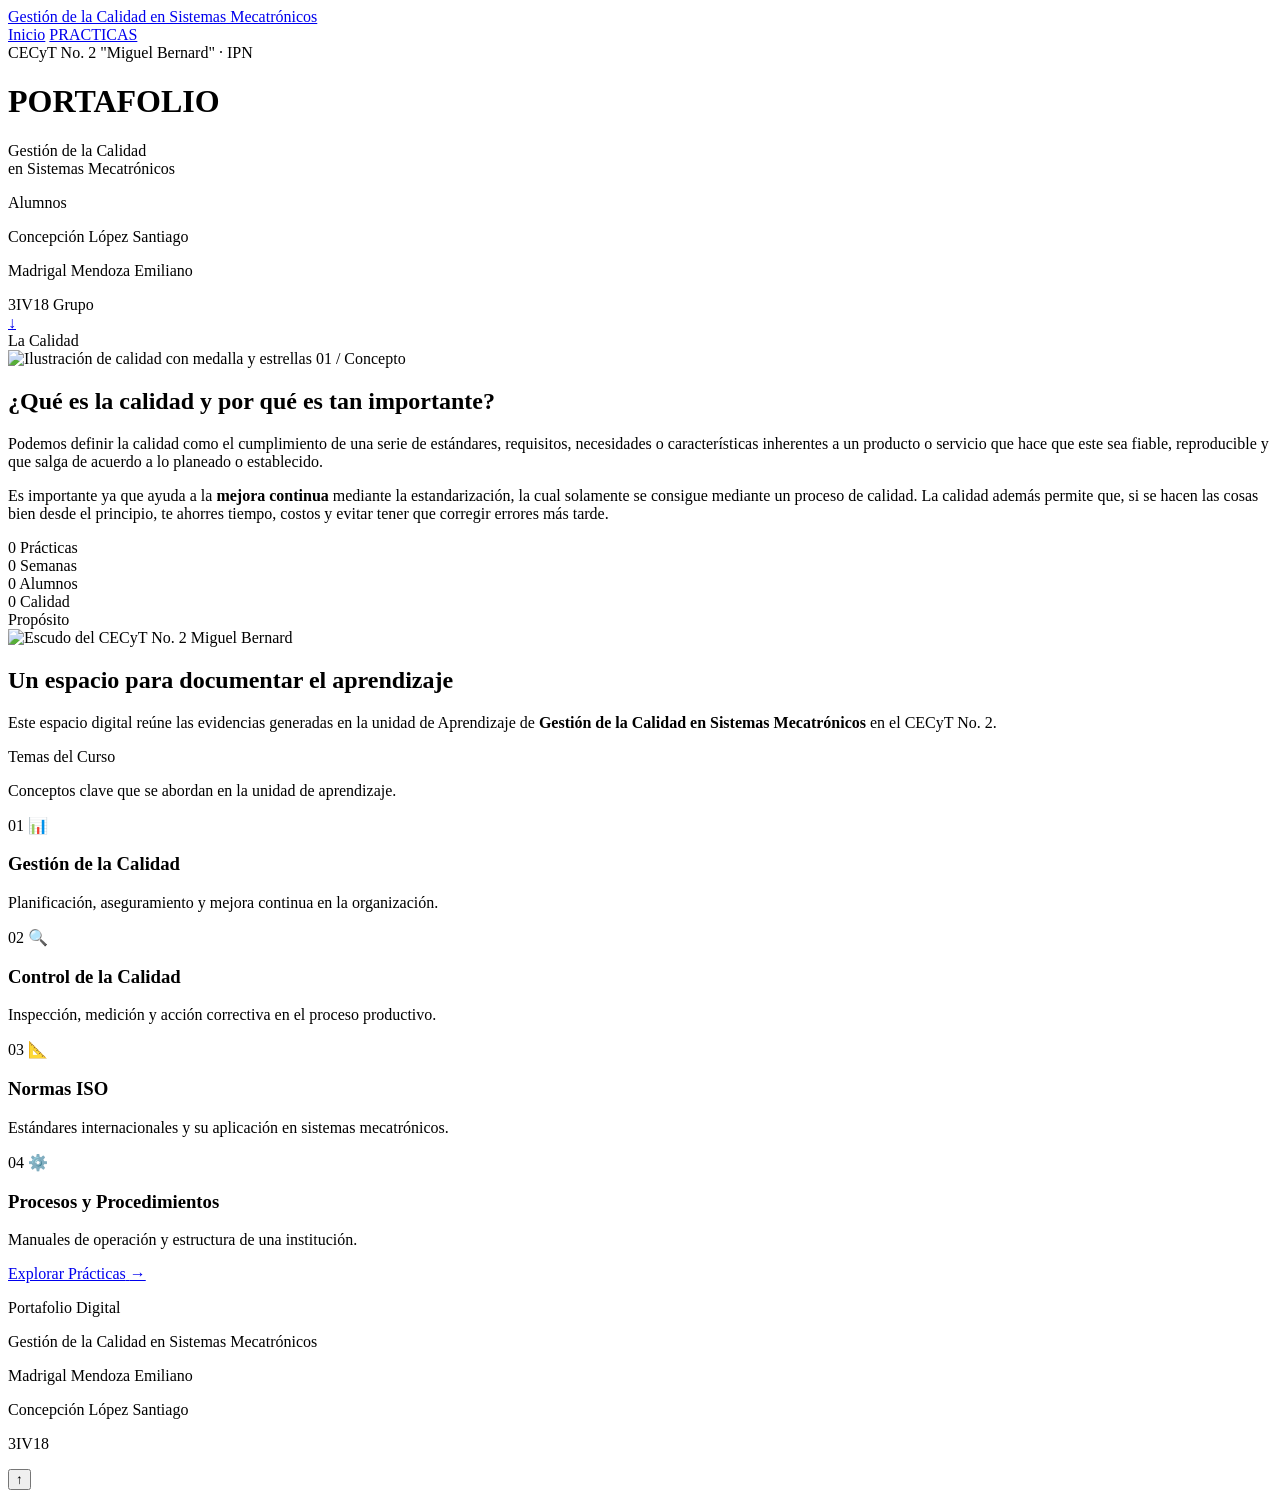
==== index.html @ 6aaba6b7 "Add files via upload" ====
<!DOCTYPE html>
<html lang="es">
<head>
  <meta charset="UTF-8">
  <meta name="viewport" content="width=device-width, initial-scale=1.0">
  <title>Gestión de la Calidad en Sistemas Mecatrónicos | Portafolio</title>
  <meta name="description" content="Portafolio digital de la unidad de aprendizaje Gestión de la Calidad en Sistemas Mecatrónicos - CECyT No. 2 Miguel Bernard">
  <link rel="stylesheet" href="css/styles.css">
  <link rel="preconnect" href="https://fonts.googleapis.com">
  <link rel="preconnect" href="https://fonts.gstatic.com" crossorigin>
  <link href="https://fonts.googleapis.com/css2?family=Bebas+Neue&family=Playfair+Display:wght@400;600;700;900&family=Roboto:wght@300;400;500;700&display=swap" rel="stylesheet">
</head>
<body>

<div class="scroll-progress" id="scrollProgress"></div>

<!-- ===== NAV FIJO ===== -->
<nav class="top-nav">
  <div class="container">
    <a href="index.html" class="brand">Gestión de la Calidad en Sistemas Mecatrónicos</a>
    <div class="links">
      <a href="index.html">Inicio</a>
      <a href="practicas.html">PRACTICAS</a>
    </div>
  </div>
</nav>

<!-- ===== HERO ===== -->
<header class="hero">
  <div class="particles" id="particles"></div>

  <div class="hero-content container">
    <span class="hero-eyebrow reveal">CECyT No. 2 "Miguel Bernard" · IPN</span>
    <h1 class="hero-title reveal reveal-delay-1">PORTAFOLIO</h1>
    <p class="hero-subtitle reveal reveal-delay-2">Gestión de la Calidad<br>en Sistemas Mecatrónicos</p>

    <div class="hero-info reveal reveal-delay-3">
      <p class="info-title">Alumnos</p>
      <p>Concepción López Santiago</p>
      <p>Madrigal Mendoza Emiliano</p>
    </div>
  </div>

  <div class="hero-badge reveal reveal-delay-3">
    <div class="badge-inner">
      <span class="badge-num">3IV18</span>
      <span class="badge-label">Grupo</span>
    </div>
  </div>

  <a href="#calidad" class="scroll-indicator" aria-label="Bajar">↓</a>
</header>

<main>

  <!-- ===== SECCIÓN CALIDAD ===== -->
  <section class="section" id="calidad">
    <div class="container">
      <div class="section-head reveal">
        <span class="ribbon">La Calidad</span>
      </div>

      <div class="split">
        <div class="media reveal-left">
          <img src="img/calidad.jpg" alt="Ilustración de calidad con medalla y estrellas">
          <span class="media-tag">01 / Concepto</span>
        </div>
        <div class="reveal-right">
          <h2>¿Qué es la calidad y por qué es tan importante?</h2>
          <p>
            Podemos definir la calidad como el cumplimiento de una serie de estándares,
            requisitos, necesidades o características inherentes a un producto o servicio
            que hace que este sea fiable, reproducible y que salga de acuerdo a lo
            planeado o establecido.
          </p>
          <p>
            Es importante ya que ayuda a la <strong>mejora continua</strong> mediante la
            estandarización, la cual solamente se consigue mediante un proceso de calidad.
            La calidad además permite que, si se hacen las cosas bien desde el principio,
            te ahorres tiempo, costos y evitar tener que corregir errores más tarde.
          </p>
        </div>
      </div>
    </div>
  </section>

  <!-- ===== SECCIÓN ESTADÍSTICAS ===== -->
  <section class="stats">
    <div class="container">
      <div class="stats-grid">
        <div class="stat reveal">
          <span class="num" data-target="8">0</span>
          <span class="label">Prácticas</span>
        </div>
        <div class="stat reveal reveal-delay-1">
          <span class="num" data-target="14">0</span>
          <span class="label">Semanas</span>
        </div>
        <div class="stat reveal reveal-delay-2">
          <span class="num" data-target="2">0</span>
          <span class="label">Alumnos</span>
        </div>
        <div class="stat reveal reveal-delay-3">
          <span class="num" data-target="100" data-suffix="%">0</span>
          <span class="label">Calidad</span>
        </div>
      </div>
    </div>
  </section>

  <!-- ===== SECCIÓN PROPÓSITO ===== -->
  <section class="section section-cream">
    <div class="container">
      <div class="section-head reveal">
        <span class="ribbon ribbon-amber">Propósito</span>
      </div>

      <div class="split reverse">
        <div class="media logo reveal-right">
          <img src="img/cecyt-logo.png" alt="Escudo del CECyT No. 2 Miguel Bernard">
        </div>
        <div class="reveal-left">
          <h2>Un espacio para documentar el aprendizaje</h2>
          <p>
            Este espacio digital reúne las evidencias generadas en la unidad de
            Aprendizaje de <strong>Gestión de la Calidad en Sistemas Mecatrónicos</strong>
            en el CECyT No. 2.
          </p>
        </div>
      </div>
    </div>
  </section>

  <!-- ===== SECCIÓN TEMAS ===== -->
  <section class="section">
    <div class="container">
      <div class="section-head reveal">
        <span class="ribbon ribbon-navy">Temas del Curso</span>
      </div>
      <p class="section-lead reveal">Conceptos clave que se abordan en la unidad de aprendizaje.</p>

      <div class="topics-grid">
        <article class="topic-card reveal">
          <span class="topic-num">01</span>
          <span class="icon">📊</span>
          <h3>Gestión de la Calidad</h3>
          <p>Planificación, aseguramiento y mejora continua en la organización.</p>
        </article>
        <article class="topic-card reveal reveal-delay-1">
          <span class="topic-num">02</span>
          <span class="icon">🔍</span>
          <h3>Control de la Calidad</h3>
          <p>Inspección, medición y acción correctiva en el proceso productivo.</p>
        </article>
        <article class="topic-card reveal reveal-delay-2">
          <span class="topic-num">03</span>
          <span class="icon">📐</span>
          <h3>Normas ISO</h3>
          <p>Estándares internacionales y su aplicación en sistemas mecatrónicos.</p>
        </article>
        <article class="topic-card reveal reveal-delay-3">
          <span class="topic-num">04</span>
          <span class="icon">⚙️</span>
          <h3>Procesos y Procedimientos</h3>
          <p>Manuales de operación y estructura de una institución.</p>
        </article>
      </div>
    </div>
  </section>

</main>

<!-- ===== BARRA PRÁCTICAS ===== -->
<a class="practices-bar" href="practicas.html">
  <span>Explorar Prácticas</span>
  <span class="arrow">→</span>
</a>

<!-- ===== FOOTER ===== -->
<footer class="footer">
  <div class="container">
    <div class="footer-left">
      <p class="footer-brand">Portafolio Digital</p>
      <p>Gestión de la Calidad en Sistemas Mecatrónicos</p>
    </div>
    <div class="footer-right">
      <p>Madrigal Mendoza Emiliano</p>
      <p>Concepción López Santiago</p>
      <p class="footer-group">3IV18</p>
    </div>
  </div>
</footer>

<button class="back-top" id="backTop" aria-label="Volver arriba">↑</button>

<script src="js/main.js"></script>
</body>
</html>
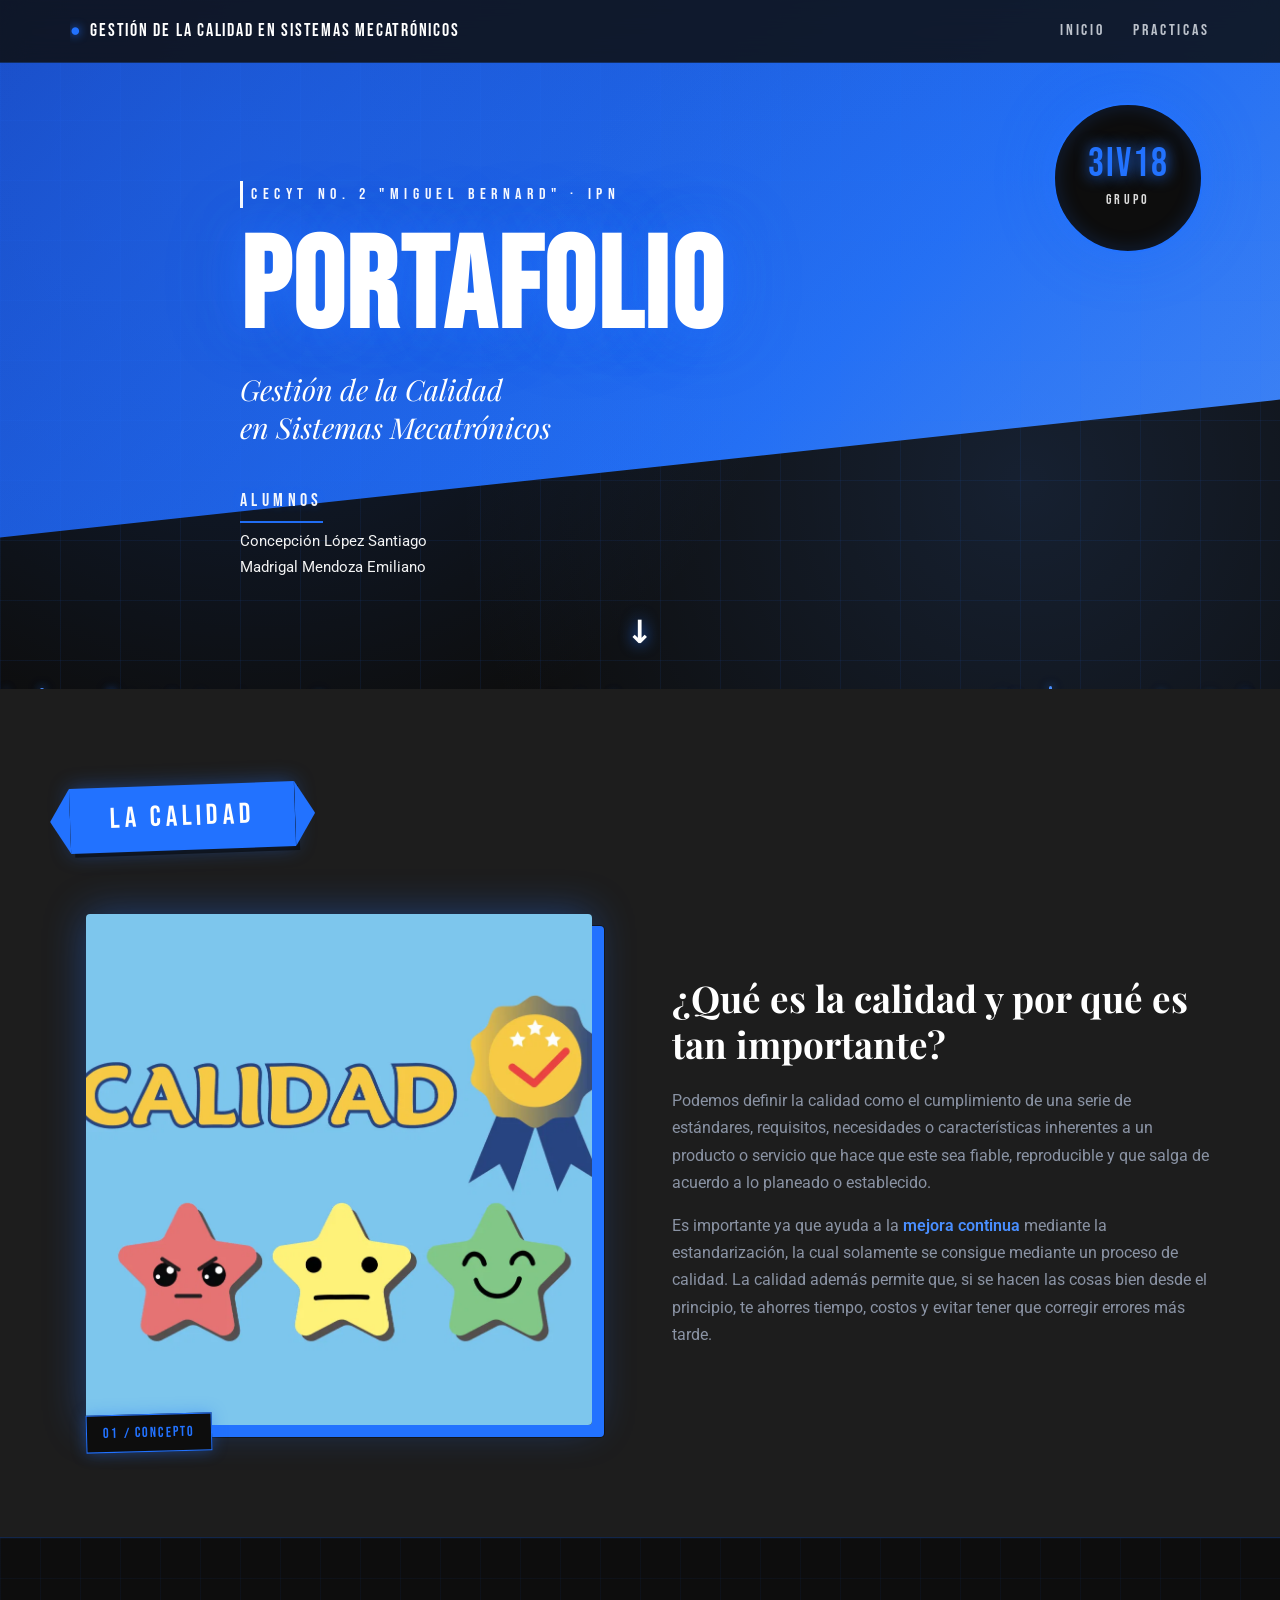
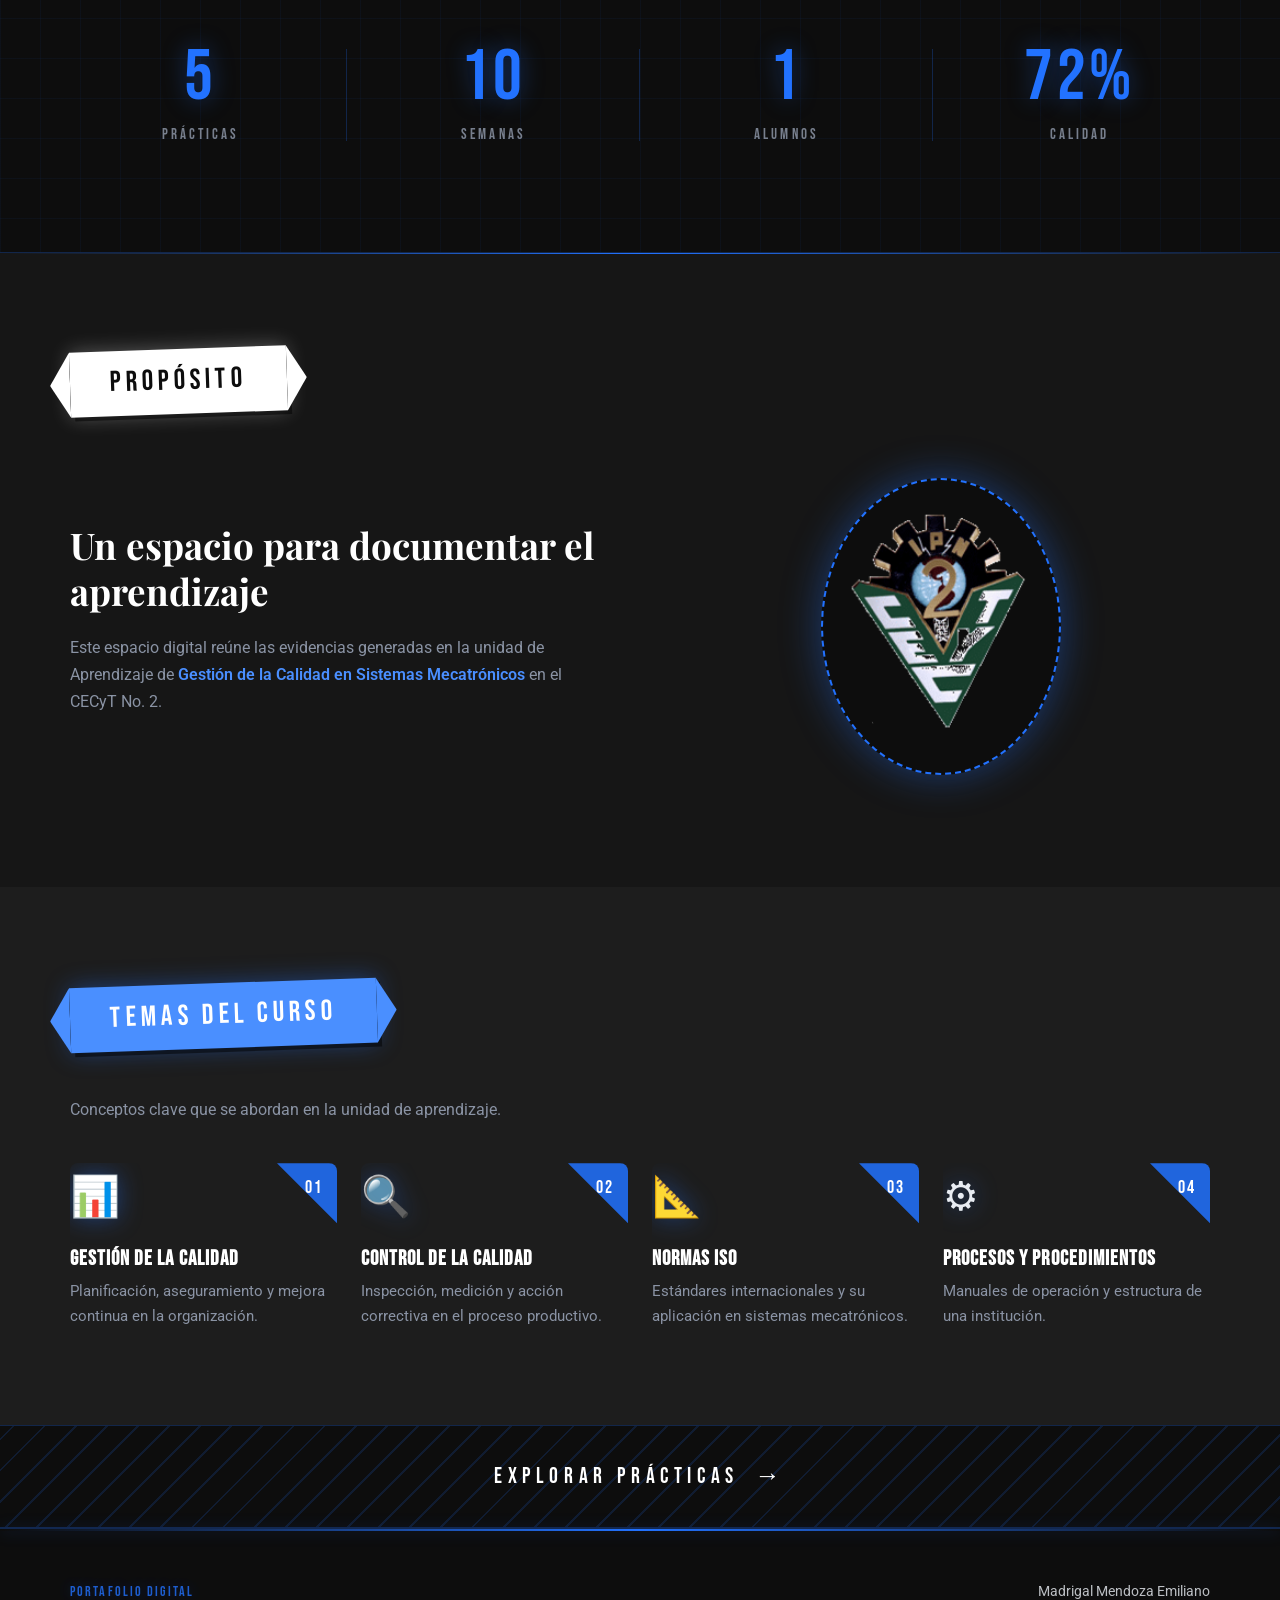
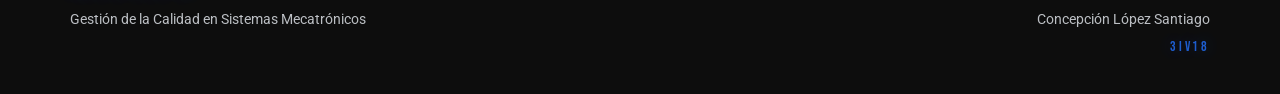
==== commit 0d34e5f8: "Update index.html" ====
--- a/index.html
+++ b/index.html
@@ -195,4 +195,4 @@
 
 <script src="js/main.js"></script>
 </body>
-</html>+</html>
--- a/css/styles.css
+++ b/css/styles.css
@@ -0,0 +1,4120 @@
+/* ===== VARIABLES ===== */
+:root {
+  --black: #1d1d1d;
+  --black-deep: #0d0d0d;
+  --black-soft: #161616;
+  --neon: #2272ff;
+  --neon-bright: #4a8fff;
+  --neon-glow: rgba(34, 114, 255, 0.4);
+  --neon-soft: rgba(34, 114, 255, 0.12);
+  --white: #ffffff;
+  --text: #e8ecf2;
+  --text-muted: #8a93a4;
+  --border: rgba(34, 114, 255, 0.25);
+  --border-soft: rgba(255, 255, 255, 0.08);
+  --radius: 8px;
+}
+
+* { box-sizing: border-box; margin: 0; padding: 0; }
+
+html { scroll-behavior: smooth; }
+
+body {
+  font-family: 'Roboto', system-ui, -apple-system, sans-serif;
+  color: var(--text);
+  background: var(--black);
+  line-height: 1.7;
+  -webkit-font-smoothing: antialiased;
+  overflow-x: hidden;
+}
+
+img { max-width: 100%; display: block; }
+
+.container {
+  width: min(1140px, 92%);
+  margin-inline: auto;
+}
+
+/* ===== BARRA DE PROGRESO ===== */
+.scroll-progress {
+  position: fixed;
+  top: 0;
+  left: 0;
+  width: 0%;
+  height: 3px;
+  background: var(--neon);
+  box-shadow: 0 0 12px var(--neon-glow), 0 0 4px var(--neon);
+  z-index: 999;
+  transition: width 0.1s ease-out;
+}
+
+/* ===== NAV ===== */
+.top-nav {
+  position: fixed;
+  top: 0;
+  left: 0;
+  right: 0;
+  z-index: 200;
+  background: rgba(13, 13, 13, 0.85);
+  backdrop-filter: blur(12px);
+  border-bottom: 1px solid var(--border);
+}
+
+.top-nav .container {
+  display: flex;
+  align-items: center;
+  justify-content: space-between;
+  padding: 1rem 0;
+  gap: 1rem;
+}
+
+.top-nav .brand {
+  font-family: 'Bebas Neue', sans-serif;
+  font-size: 1.1rem;
+  letter-spacing: 0.1em;
+  color: var(--white);
+  text-decoration: none;
+  white-space: nowrap;
+  overflow: hidden;
+  text-overflow: ellipsis;
+}
+
+.top-nav .brand::before {
+  content: "●";
+  color: var(--neon);
+  margin-right: 0.5rem;
+  text-shadow: 0 0 10px var(--neon);
+}
+
+.top-nav .links {
+  display: flex;
+  gap: 1.75rem;
+  font-family: 'Bebas Neue', sans-serif;
+  font-size: 1rem;
+  letter-spacing: 0.18em;
+}
+
+.top-nav .links a {
+  color: var(--text);
+  text-decoration: none;
+  opacity: 0.8;
+  transition: opacity 0.2s, color 0.2s;
+  position: relative;
+}
+
+.top-nav .links a::after {
+  content: "";
+  position: absolute;
+  bottom: -6px;
+  left: 0;
+  width: 0;
+  height: 1px;
+  background: var(--neon);
+  box-shadow: 0 0 8px var(--neon);
+  transition: width 0.3s;
+}
+
+.top-nav .links a:hover,
+.top-nav .links a.active {
+  opacity: 1;
+  color: var(--neon);
+}
+
+.top-nav .links a:hover::after,
+.top-nav .links a.active::after {
+  width: 100%;
+}
+
+/* ===== HERO ===== */
+.hero {
+  position: relative;
+  min-height: 10vh;
+  background: var(--black-deep);
+  overflow: hidden;
+  color: var(--white);
+}
+
+/* Diagonal azul neón */
+.hero::before {
+  content: "";
+  position: absolute;
+  inset: 0;
+  background: linear-gradient(135deg, #1a4ecc 0%, var(--neon) 60%, #4a8fff 100%);
+  clip-path: polygon(0 0, 100% 0, 100% 58%, 0 78%);
+  z-index: 0;
+  opacity: 0.95;
+}
+
+/* Grid técnico sutil */
+.hero::after {
+  content: "";
+  position: absolute;
+  inset: 0;
+  background-image:
+    linear-gradient(rgba(34, 114, 255, 0.08) 1px, transparent 1px),
+    linear-gradient(90deg, rgba(34, 114, 255, 0.08) 1px, transparent 1px),
+    radial-gradient(circle at 20% 30%, rgba(34, 114, 255, 0.2) 0%, transparent 50%),
+    radial-gradient(circle at 80% 70%, rgba(74, 143, 255, 0.15) 0%, transparent 50%);
+  background-size: 60px 60px, 60px 60px, 100% 100%, 100% 100%;
+  z-index: 1;
+  pointer-events: none;
+}
+
+.hero .container { position: relative; z-index: 2; }
+
+.hero-content {
+  padding-top: 20vh;
+  padding-bottom: 12vh;
+  max-width: 800px;
+}
+
+.hero-eyebrow {
+  font-family: 'Bebas Neue', sans-serif;
+  font-size: 1rem;
+  letter-spacing: 0.35em;
+  color: var(--white);
+  display: inline-block;
+  margin-bottom: 1.5rem;
+  padding-left: 0.5rem;
+  border-left: 3px solid var(--white);
+}
+
+.hero-title {
+  font-family: 'Bebas Neue', sans-serif;
+  font-size: clamp(3.2rem, 11vw, 8rem);
+  line-height: 0.9;
+  letter-spacing: 0.02em;
+  margin-bottom: 1.5rem;
+  color: var(--white);
+  text-shadow:
+    0 0 40px rgba(34, 114, 255, 0.6),
+    0 0 80px rgba(34, 114, 255, 0.3);
+  white-space: nowrap;
+}
+
+.hero-subtitle {
+  font-family: 'Playfair Display', Georgia, serif;
+  font-style: italic;
+  font-size: clamp(1.2rem, 2.5vw, 1.8rem);
+  font-weight: 400;
+  line-height: 1.3;
+  color: var(--white);
+  opacity: 0.95;
+  max-width: 550px;
+}
+
+/* ===== BADGE DECORATIVO ===== */
+.hero-badge {
+  position: absolute;
+  top: 15%;
+  right: 6%;
+  z-index: 3;
+  animation: badge-float 4s ease-in-out infinite;
+}
+
+@keyframes badge-float {
+  0%, 100% { transform: translateY(0) rotate(-8deg); }
+  50% { transform: translateY(-15px) rotate(-4deg); }
+}
+
+.badge-inner {
+  width: 150px;
+  height: 150px;
+  border-radius: 50%;
+  background: var(--black-deep);
+  border: 2px solid var(--neon);
+  display: flex;
+  flex-direction: column;
+  align-items: center;
+  justify-content: center;
+  color: var(--neon);
+  font-family: 'Bebas Neue', sans-serif;
+  box-shadow:
+    0 0 30px var(--neon-glow),
+    0 0 60px rgba(34, 114, 255, 0.3),
+    inset 0 0 20px rgba(34, 114, 255, 0.2);
+}
+
+.badge-num {
+  font-size: 2.5rem;
+  line-height: 1;
+  letter-spacing: 0.05em;
+  text-shadow: 0 0 15px var(--neon);
+}
+
+.badge-label {
+  font-size: 0.85rem;
+  letter-spacing: 0.25em;
+  margin-top: 0.3rem;
+  color: var(--white);
+  opacity: 0.85;
+}
+
+/* ===== INFO DEL HERO ===== */
+.hero-info {
+  margin-top: 2.5rem;
+  color: var(--white);
+  font-family: 'Roboto', sans-serif;
+  font-size: 0.95rem;
+  line-height: 1.7;
+}
+
+.hero-info .info-title {
+  font-family: 'Bebas Neue', sans-serif;
+  font-size: 1.1rem;
+  letter-spacing: 0.25em;
+  color: var(--white);
+  margin-bottom: 0.4rem;
+  border-bottom: 2px solid var(--neon);
+  padding-bottom: 0.3rem;
+  display: inline-block;
+  text-shadow: 0 0 10px var(--neon-glow);
+}
+
+.hero-info p {
+  opacity: 0.95;
+  margin: 0;
+}
+
+/* ===== PARTÍCULAS ===== */
+.particles {
+  position: absolute;
+  inset: 0;
+  pointer-events: none;
+  z-index: 1;
+}
+
+.particle {
+  position: absolute;
+  background: var(--neon-bright);
+  border-radius: 50%;
+  box-shadow: 0 0 8px var(--neon), 0 0 16px var(--neon-glow);
+  animation: float linear infinite;
+}
+
+@keyframes float {
+  0%   { transform: translateY(0) translateX(0); opacity: 0; }
+  10%  { opacity: 1; }
+  90%  { opacity: 1; }
+  100% { transform: translateY(-120vh) translateX(20px); opacity: 0; }
+}
+
+/* ===== INDICADOR SCROLL ===== */
+.scroll-indicator {
+  position: absolute;
+  bottom: 30px;
+  left: 50%;
+  transform: translateX(-50%);
+  color: var(--white);
+  font-size: 2rem;
+  font-weight: 700;
+  animation: bounce 2s infinite;
+  z-index: 3;
+  text-decoration: none;
+  text-shadow: 0 0 15px var(--neon);
+}
+
+@keyframes bounce {
+  0%, 20%, 50%, 80%, 100% { transform: translateX(-50%) translateY(0); }
+  40% { transform: translateX(-50%) translateY(-12px); }
+  60% { transform: translateX(-50%) translateY(-6px); }
+}
+
+/* ===== SECCIONES ===== */
+.section {
+  padding: 6rem 0;
+  position: relative;
+  background: var(--black);
+}
+
+.section-cream {
+  background: var(--black-soft);
+}
+
+.section-cream::before {
+  content: "";
+  position: absolute;
+  top: 0;
+  left: 0;
+  right: 0;
+  height: 1px;
+  background: linear-gradient(90deg, transparent, var(--neon), transparent);
+}
+
+/* ===== CINTA DE TÍTULO ===== */
+.section-head {
+  margin-bottom: 3rem;
+  display: flex;
+  justify-content: flex-start;
+}
+
+.ribbon {
+  display: inline-block;
+  position: relative;
+  background: var(--neon);
+  color: var(--white);
+  font-family: 'Bebas Neue', sans-serif;
+  font-size: 1.8rem;
+  letter-spacing: 0.15em;
+  padding: 0.5rem 2.5rem;
+  transform: rotate(-2deg);
+  box-shadow: 4px 4px 0 rgba(0, 0, 0, 0.5), 0 0 20px var(--neon-glow);
+}
+
+.ribbon::before,
+.ribbon::after {
+  content: "";
+  position: absolute;
+  top: 0;
+  bottom: 0;
+  width: 20px;
+  background: var(--neon);
+}
+
+.ribbon::before {
+  left: -20px;
+  clip-path: polygon(100% 0, 100% 100%, 0 50%);
+}
+
+.ribbon::after {
+  right: -20px;
+  clip-path: polygon(0 0, 0 100%, 100% 50%);
+}
+
+.ribbon-amber {
+  background: var(--white);
+  color: var(--black-deep);
+  box-shadow: 4px 4px 0 rgba(0, 0, 0, 0.5), 0 0 20px rgba(255, 255, 255, 0.3);
+}
+.ribbon-amber::before,
+.ribbon-amber::after {
+  background: var(--white);
+}
+
+.ribbon-navy {
+  background: var(--neon-bright);
+  color: var(--white);
+  box-shadow: 4px 4px 0 rgba(0, 0, 0, 0.5), 0 0 25px var(--neon-glow);
+}
+.ribbon-navy::before,
+.ribbon-navy::after {
+  background: var(--neon-bright);
+}
+
+/* ===== SPLIT ===== */
+.split {
+  display: grid;
+  grid-template-columns: 1fr 1fr;
+  gap: 4rem;
+  align-items: center;
+}
+
+.split.reverse {
+  direction: rtl;
+}
+.split.reverse > * {
+  direction: ltr;
+}
+
+.split h2 {
+  font-family: 'Playfair Display', Georgia, serif;
+  font-size: clamp(1.6rem, 3vw, 2.3rem);
+  color: var(--white);
+  font-weight: 700;
+  line-height: 1.25;
+  margin-bottom: 1.25rem;
+}
+
+.split p {
+  color: var(--text-muted);
+  margin-bottom: 1rem;
+  font-size: 1rem;
+}
+
+.split p strong {
+  color: var(--neon-bright);
+  font-weight: 600;
+}
+
+/* Media con marco */
+.media {
+  position: relative;
+  padding: 1rem;
+}
+
+.media img {
+  border-radius: 4px;
+  box-shadow:
+    12px 12px 0 var(--neon),
+    12px 12px 0 1px rgba(0, 0, 0, 0.4),
+    0 0 40px var(--neon-glow);
+  width: 100%;
+  height: auto;
+  transition: transform 0.4s ease;
+}
+
+.media:hover img {
+  transform: translate(-4px, -4px);
+}
+
+.media-tag {
+  position: absolute;
+  bottom: -10px;
+  left: 1rem;
+  background: var(--black-deep);
+  color: var(--neon);
+  font-family: 'Bebas Neue', sans-serif;
+  font-size: 0.9rem;
+  letter-spacing: 0.15em;
+  padding: 0.35rem 1rem;
+  transform: rotate(-1.5deg);
+  border: 1px solid var(--neon);
+  box-shadow: 0 0 15px var(--neon-glow);
+}
+
+.media.logo img {
+  box-shadow: 0 0 40px var(--neon-glow);
+  max-width: 240px;
+  margin: 0 auto;
+  padding: 1rem;
+  border: 2px dashed var(--neon);
+  border-radius: 50%;
+  background: var(--black-deep);
+}
+
+/* ===== LEYENDA ===== */
+.section-lead {
+  color: var(--text-muted);
+  margin-bottom: 2rem;
+  font-size: 1rem;
+  max-width: 60ch;
+}
+
+/* ===== ESTADÍSTICAS ===== */
+.stats {
+  position: relative;
+  background: var(--black-deep);
+  color: var(--white);
+  padding: 5rem 0;
+  overflow: hidden;
+  border-top: 1px solid var(--border);
+  border-bottom: 1px solid var(--border);
+}
+
+.stats::before {
+  content: "";
+  position: absolute;
+  inset: 0;
+  background:
+    linear-gradient(rgba(34, 114, 255, 0.05) 1px, transparent 1px),
+    linear-gradient(90deg, rgba(34, 114, 255, 0.05) 1px, transparent 1px);
+  background-size: 40px 40px;
+  pointer-events: none;
+}
+
+.stats-grid {
+  position: relative;
+  display: grid;
+  grid-template-columns: repeat(auto-fit, minmax(180px, 1fr));
+  gap: 2rem;
+  text-align: center;
+}
+
+.stat {
+  position: relative;
+  padding: 1.5rem 0;
+}
+
+.stat:not(:last-child)::after {
+  content: "";
+  position: absolute;
+  right: -1rem;
+  top: 20%;
+  bottom: 20%;
+  width: 1px;
+  background: var(--border);
+}
+
+.stat .num {
+  font-family: 'Bebas Neue', sans-serif;
+  font-size: 4.5rem;
+  font-weight: 400;
+  color: var(--neon);
+  display: block;
+  line-height: 1;
+  letter-spacing: 0.05em;
+  text-shadow: 0 0 25px var(--neon-glow);
+}
+
+.stat .label {
+  font-family: 'Bebas Neue', sans-serif;
+  font-size: 0.95rem;
+  opacity: 0.85;
+  margin-top: 0.5rem;
+  letter-spacing: 0.2em;
+  text-transform: uppercase;
+  display: block;
+  color: var(--text-muted);
+}
+
+/* ===== TARJETAS DE TEMAS ===== */
+.topics-grid {
+  display: grid;
+  grid-template-columns: repeat(auto-fit, minmax(240px, 1fr));
+  gap: 1.5rem;
+  margin-top: 2.5rem;
+}
+
+.topic-card {
+  position: relative;
+  background: var(--black-soft);
+  border: 1px solid var(--border);
+  border-radius: var(--radius);
+  padding: 2.5rem 1.5rem 1.75rem;
+  overflow: hidden;
+  transition: transform 0.3s, box-shadow 0.3s, border-color 0.3s;
+  box-shadow: 0 0 0 transparent;
+}
+
+.topic-card:hover {
+  transform: translateY(-6px);
+  border-color: var(--neon);
+  box-shadow:
+    0 0 30px var(--neon-glow),
+    inset 0 0 30px rgba(34, 114, 255, 0.05);
+}
+
+.topic-card::before {
+  content: "";
+  position: absolute;
+  top: 0;
+  right: 0;
+  width: 60px;
+  height: 60px;
+  background: var(--neon);
+  clip-path: polygon(100% 0, 0 0, 100% 100%);
+  opacity: 0.85;
+}
+
+.topic-num {
+  position: absolute;
+  top: 0.6rem;
+  right: 0.9rem;
+  font-family: 'Bebas Neue', sans-serif;
+  font-size: 1.1rem;
+  color: var(--white);
+  z-index: 2;
+  letter-spacing: 0.1em;
+}
+
+.topic-card .icon {
+  font-size: 2.5rem;
+  margin-bottom: 1rem;
+  display: block;
+  filter: drop-shadow(0 0 12px var(--neon-glow));
+}
+
+.topic-card h3 {
+  font-family: 'Bebas Neue', sans-serif;
+  color: var(--white);
+  font-size: 1.3rem;
+  letter-spacing: 0.05em;
+  margin-bottom: 0.5rem;
+  line-height: 1.15;
+}
+
+.topic-card p {
+  font-size: 0.92rem;
+  color: var(--text-muted);
+  margin: 0;
+}
+
+/* ===== BARRA PRÁCTICAS ===== */
+.practices-bar {
+  position: relative;
+  display: flex;
+  align-items: center;
+  justify-content: center;
+  gap: 1rem;
+  background: var(--black-deep);
+  color: var(--white);
+  text-align: center;
+  padding: 1.8rem;
+  text-decoration: none;
+  font-family: 'Bebas Neue', sans-serif;
+  letter-spacing: 0.25em;
+  font-size: 1.4rem;
+  text-transform: uppercase;
+  overflow: hidden;
+  border-top: 1px solid var(--border);
+  border-bottom: 1px solid var(--border);
+  transition: background 0.25s;
+}
+
+.practices-bar::before {
+  content: "";
+  position: absolute;
+  inset: 0;
+  background: repeating-linear-gradient(
+    -45deg,
+    transparent 0,
+    transparent 20px,
+    rgba(34, 114, 255, 0.15) 20px,
+    rgba(34, 114, 255, 0.15) 22px
+  );
+  transition: transform 0.4s;
+}
+
+.practices-bar:hover {
+  background: var(--neon);
+  box-shadow: 0 0 40px var(--neon-glow);
+}
+
+.practices-bar:hover::before {
+  transform: translateX(20px);
+}
+
+.practices-bar span {
+  position: relative;
+  z-index: 2;
+}
+
+.practices-bar .arrow {
+  font-size: 1.6rem;
+  transition: transform 0.3s;
+}
+
+.practices-bar:hover .arrow {
+  transform: translateX(10px);
+}
+
+/* ===== FOOTER ===== */
+.footer {
+  background: var(--black-deep);
+  color: var(--text);
+  padding: 3rem 0 2rem;
+  position: relative;
+  border-top: 1px solid var(--border);
+}
+
+.footer::before {
+  content: "";
+  position: absolute;
+  top: 0;
+  left: 0;
+  right: 0;
+  height: 2px;
+  background: linear-gradient(90deg, transparent, var(--neon), transparent);
+  box-shadow: 0 0 15px var(--neon-glow);
+}
+
+.footer .container {
+  display: flex;
+  justify-content: space-between;
+  align-items: flex-start;
+  gap: 2rem;
+  flex-wrap: wrap;
+}
+
+.footer-brand {
+  font-family: 'Bebas Neue', sans-serif;
+  font-size: 1.5rem;
+  letter-spacing: 0.15em;
+  color: var(--neon);
+  margin-bottom: 0.3rem;
+  text-shadow: 0 0 15px var(--neon-glow);
+}
+
+.footer p {
+  margin: 0.2rem 0;
+  font-size: 0.88rem;
+  opacity: 0.8;
+}
+
+.footer-right {
+  text-align: right;
+}
+
+.footer-group {
+  font-family: 'Bebas Neue', sans-serif;
+  font-size: 1.3rem;
+  letter-spacing: 0.2em;
+  color: var(--neon);
+  margin-top: 0.5rem;
+  text-shadow: 0 0 15px var(--neon-glow);
+}
+
+/* ===== BOTÓN VOLVER ARRIBA ===== */
+.back-top {
+  position: fixed;
+  bottom: 30px;
+  right: 30px;
+  width: 52px;
+  height: 52px;
+  background: var(--black-deep);
+  color: var(--neon);
+  border: 2px solid var(--neon);
+  border-radius: 50%;
+  cursor: pointer;
+  display: flex;
+  align-items: center;
+  justify-content: center;
+  font-size: 1.4rem;
+  font-weight: 700;
+  opacity: 0;
+  pointer-events: none;
+  transition: opacity 0.3s, transform 0.3s, background 0.3s, color 0.3s;
+  z-index: 500;
+  box-shadow: 0 0 20px var(--neon-glow);
+}
+
+.back-top.show {
+  opacity: 1;
+  pointer-events: auto;
+}
+
+.back-top:hover {
+  background: var(--neon);
+  color: var(--white);
+  transform: translateY(-4px) scale(1.05);
+  box-shadow: 0 0 30px var(--neon);
+}
+
+/* ===== ANIMACIONES SCROLL ===== */
+.reveal {
+  opacity: 0;
+  transform: translateY(40px);
+  transition: opacity 0.8s ease, transform 0.8s ease;
+}
+
+.reveal.visible {
+  opacity: 1;
+  transform: translateY(0);
+}
+
+.reveal-delay-1 { transition-delay: 0.15s; }
+.reveal-delay-2 { transition-delay: 0.30s; }
+.reveal-delay-3 { transition-delay: 0.45s; }
+
+.reveal-left {
+  opacity: 0;
+  transform: translateX(-60px);
+  transition: opacity 0.8s ease, transform 0.8s ease;
+}
+.reveal-left.visible { opacity: 1; transform: translateX(0); }
+
+.reveal-right {
+  opacity: 0;
+  transform: translateX(60px);
+  transition: opacity 0.8s ease, transform 0.8s ease;
+}
+.reveal-right.visible { opacity: 1; transform: translateX(0); }
+
+/* ===== HERO DE PÁGINAS INTERNAS (PRÁCTICAS) ===== */
+.page-hero {
+  position: relative;
+  background: var(--black-deep);
+  color: var(--white);
+  padding: 10rem 0 7rem;
+  overflow: hidden;
+  text-align: center;
+}
+
+.page-hero::before {
+  content: "";
+  position: absolute;
+  inset: 0;
+  background-image:
+    linear-gradient(rgba(34, 114, 255, 0.08) 1px, transparent 1px),
+    linear-gradient(90deg, rgba(34, 114, 255, 0.08) 1px, transparent 1px),
+    radial-gradient(circle at 20% 30%, rgba(34, 114, 255, 0.2) 0%, transparent 50%),
+    radial-gradient(circle at 80% 70%, rgba(74, 143, 255, 0.15) 0%, transparent 50%);
+  background-size: 60px 60px, 60px 60px, 100% 100%, 100% 100%;
+  pointer-events: none;
+}
+
+.page-hero-shape {
+  position: absolute;
+  bottom: -1px;
+  left: 0;
+  right: 0;
+  height: 60px;
+  background: var(--neon);
+  clip-path: polygon(0 100%, 100% 0, 100% 100%);
+  box-shadow: 0 0 30px var(--neon-glow);
+}
+
+.page-hero .container { position: relative; z-index: 2; }
+
+.page-eyebrow {
+  font-family: 'Bebas Neue', sans-serif;
+  font-size: 1rem;
+  letter-spacing: 0.3em;
+  color: var(--white);
+  display: inline-block;
+  margin-bottom: 1rem;
+  padding-left: 0.5rem;
+  border-left: 3px solid var(--neon);
+}
+
+.page-title {
+  font-family: 'Bebas Neue', sans-serif;
+  font-size: clamp(3.5rem, 10vw, 7rem);
+  line-height: 0.9;
+  letter-spacing: 0.04em;
+  margin-bottom: 1.2rem;
+  color: var(--white);
+  text-shadow:
+    0 0 40px rgba(34, 114, 255, 0.7),
+    0 0 80px rgba(34, 114, 255, 0.4);
+}
+
+.page-subtitle {
+  font-family: 'Playfair Display', Georgia, serif;
+  font-style: italic;
+  font-size: clamp(1rem, 2vw, 1.3rem);
+  line-height: 1.5;
+  opacity: 0.9;
+  color: var(--text);
+  max-width: 600px;
+  margin: 0 auto;
+}
+
+/* ===== SECCIÓN DE PRÁCTICAS ===== */
+.practices-section {
+  padding: 6rem 0;
+  background: var(--black);
+}
+
+.practices-grid {
+  display: grid;
+  grid-template-columns: repeat(auto-fit, minmax(240px, 1fr));
+  gap: 2rem;
+  margin-top: 1rem;
+}
+
+/* ===== TARJETA DE PRÁCTICA ===== */
+.practice-card {
+  display: flex;
+  flex-direction: column;
+  background: var(--black-soft);
+  border: 1px solid var(--border);
+  border-radius: var(--radius);
+  text-decoration: none;
+  color: inherit;
+  overflow: hidden;
+  transition: transform 0.3s, box-shadow 0.3s, border-color 0.3s;
+}
+
+.practice-card:hover {
+  transform: translateY(-6px);
+  border-color: var(--neon);
+  box-shadow:
+    0 0 40px var(--neon-glow),
+    inset 0 0 30px rgba(34, 114, 255, 0.05);
+}
+
+.practice-img {
+  position: relative;
+  height: 160px;
+  display: flex;
+  align-items: center;
+  justify-content: center;
+  overflow: hidden;
+  border-bottom: 1px solid var(--border);
+  background:
+    linear-gradient(135deg, rgba(34, 114, 255, 0.15) 0%, rgba(34, 114, 255, 0.02) 100%),
+    repeating-linear-gradient(
+      45deg,
+      transparent 0,
+      transparent 15px,
+      rgba(34, 114, 255, 0.06) 15px,
+      rgba(34, 114, 255, 0.06) 17px
+    );
+}
+
+.practice-img-icon {
+  font-size: 3.5rem;
+  filter: drop-shadow(0 0 15px var(--neon-glow));
+  transition: transform 0.4s ease;
+  z-index: 2;
+}
+
+.practice-card:hover .practice-img-icon {
+  transform: scale(1.15) rotate(-5deg);
+  filter: drop-shadow(0 0 25px var(--neon));
+}
+
+.practice-img-tag {
+  position: absolute;
+  top: 12px;
+  left: 12px;
+  background: var(--neon);
+  color: var(--white);
+  font-family: 'Bebas Neue', sans-serif;
+  font-size: 0.85rem;
+  letter-spacing: 0.15em;
+  padding: 0.3rem 0.8rem;
+  box-shadow: 0 0 15px var(--neon-glow);
+  z-index: 3;
+}
+
+.practice-body {
+  padding: 1.5rem 1.25rem 1.75rem;
+  display: flex;
+  flex-direction: column;
+  flex-grow: 1;
+}
+
+.practice-body h3 {
+  font-family: 'Playfair Display', Georgia, serif;
+  font-size: 1.15rem;
+  font-weight: 700;
+  color: var(--white);
+  line-height: 1.3;
+  margin-bottom: 1rem;
+  flex-grow: 1;
+}
+
+.practice-link {
+  font-family: 'Bebas Neue', sans-serif;
+  font-size: 1rem;
+  letter-spacing: 0.15em;
+  color: var(--neon);
+  transition: letter-spacing 0.3s, color 0.3s, text-shadow 0.3s;
+}
+
+.practice-card:hover .practice-link {
+  letter-spacing: 0.22em;
+  color: var(--neon-bright);
+  text-shadow: 0 0 15px var(--neon);
+}
+
+/* ===== RESPONSIVE ===== */
+@media (max-width: 800px) {
+  .split { grid-template-columns: 1fr; gap: 2.5rem; }
+  .split.reverse { direction: ltr; }
+  .top-nav .brand { font-size: 0.9rem; max-width: 55%; }
+  .top-nav .links { gap: 1rem; font-size: 0.85rem; }
+  .hero { min-height: 90vh; }
+  .hero-content { padding-top: 18vh; padding-bottom: 12vh; }
+  .hero-title { white-space: normal; font-size: clamp(2.8rem, 16vw, 5rem); }
+  .hero-info { margin-top: 1.5rem; font-size: 0.88rem; }
+  .hero-badge {
+    top: 10%;
+    right: 4%;
+    transform: scale(0.65);
+  }
+  .footer .container { flex-direction: column; }
+  .footer-right { text-align: left; }
+  .stat:not(:last-child)::after { display: none; }
+  .ribbon { font-size: 1.3rem; padding: 0.4rem 1.5rem; }
+  .ribbon::before, .ribbon::after { width: 15px; }
+  .ribbon::before { left: -15px; }
+  .ribbon::after { right: -15px; }
+  .page-hero { padding: 8rem 0 5rem; }
+  .page-title { font-size: clamp(2.8rem, 14vw, 5rem); }
+  .practices-grid { grid-template-columns: 1fr; gap: 1.5rem; }
+  .practice-img { height: 140px; }
+}
+
+/* ===== ACCESIBILIDAD ===== */
+@media (prefers-reduced-motion: reduce) {
+  *, *::before, *::after {
+    animation-duration: 0.01ms !important;
+    transition-duration: 0.01ms !important;
+  }
+  .reveal, .reveal-left, .reveal-right { opacity: 1; transform: none; }
+}
+/* ===== CONTENIDO DE PRÁCTICA ===== */
+.practice-content {
+  padding: 4rem 0 5rem;
+}
+
+.container-narrow {
+  width: min(960px, 94%);
+}
+
+.content-label {
+  font-family: 'Bebas Neue', sans-serif;
+  font-size: 0.95rem;
+  letter-spacing: 0.3em;
+  color: var(--neon);
+  display: inline-block;
+  margin-bottom: 1rem;
+  padding-left: 0.6rem;
+  border-left: 3px solid var(--neon);
+  text-shadow: 0 0 12px var(--neon-glow);
+}
+
+.content-title {
+  font-family: 'Playfair Display', Georgia, serif;
+  font-size: clamp(1.6rem, 3vw, 2.3rem);
+  color: var(--white);
+  font-weight: 700;
+  line-height: 1.25;
+  margin-bottom: 1.75rem;
+}
+
+.sub-title {
+  font-family: 'Playfair Display', Georgia, serif;
+  font-size: 1.25rem;
+  color: var(--neon-bright);
+  font-weight: 700;
+  margin: 2rem 0 0.75rem;
+  padding-bottom: 0.4rem;
+  border-bottom: 1px solid var(--border);
+}
+
+.content-lead {
+  font-size: 1rem;
+  color: var(--text-muted);
+  margin-bottom: 2rem;
+}
+.content-lead strong { color: var(--neon-bright); }
+
+.content-body p {
+  color: var(--text);
+  font-size: 1.02rem;
+  line-height: 1.85;
+  margin-bottom: 1.25rem;
+}
+.content-body p strong { color: var(--neon-bright); font-weight: 600; }
+.content-body p em { color: var(--text-muted); font-style: italic; }
+
+/* ===== PESTAÑAS (TABS) ===== */
+.tabs-wrapper {
+  position: sticky;
+  top: 70px;
+  z-index: 50;
+  background: var(--black);
+  margin: 0 -1rem 2.5rem;
+  padding: 0.75rem 1rem;
+  border-bottom: 1px solid var(--border);
+  backdrop-filter: blur(8px);
+}
+
+.tabs-scroll {
+  display: flex;
+  gap: 0.4rem;
+  overflow-x: auto;
+  padding-bottom: 0.25rem;
+  scrollbar-width: thin;
+}
+
+.tabs-scroll::-webkit-scrollbar { height: 4px; }
+.tabs-scroll::-webkit-scrollbar-thumb { background: var(--neon); border-radius: 4px; }
+
+.tab-btn {
+  flex-shrink: 0;
+  background: transparent;
+  border: 1px solid var(--border);
+  border-radius: 6px;
+  padding: 0.55rem 1rem;
+  cursor: pointer;
+  font-family: 'Bebas Neue', sans-serif;
+  font-size: 0.88rem;
+  letter-spacing: 0.1em;
+  color: var(--text-muted);
+  transition: all 0.25s;
+  white-space: nowrap;
+}
+
+.tab-btn:hover {
+  color: var(--neon-bright);
+  border-color: var(--neon);
+}
+
+.tab-btn.active {
+  background: var(--neon);
+  color: var(--white);
+  border-color: var(--neon);
+  box-shadow: 0 0 20px var(--neon-glow);
+}
+
+.tab-panel {
+  display: none;
+  animation: panel-in 0.35s ease;
+}
+.tab-panel.active { display: block; }
+
+@keyframes panel-in {
+  from { opacity: 0; transform: translateY(8px); }
+  to   { opacity: 1; transform: translateY(0); }
+}
+
+/* ===== SUB-PESTAÑAS (GURÚS) ===== */
+.subtabs {
+  display: flex;
+  flex-wrap: wrap;
+  gap: 0.5rem;
+  margin: 1.5rem 0 2rem;
+  padding-bottom: 1rem;
+  border-bottom: 1px solid var(--border);
+}
+
+.subtab-btn {
+  background: transparent;
+  border: 1px solid var(--border);
+  border-radius: 999px;
+  padding: 0.5rem 1.1rem;
+  cursor: pointer;
+  font-family: 'Bebas Neue', sans-serif;
+  font-size: 0.92rem;
+  letter-spacing: 0.12em;
+  color: var(--text-muted);
+  transition: all 0.25s;
+}
+
+.subtab-btn:hover {
+  color: var(--neon-bright);
+  border-color: var(--neon);
+}
+
+.subtab-btn.active {
+  background: var(--neon);
+  color: var(--white);
+  border-color: var(--neon);
+  box-shadow: 0 0 15px var(--neon-glow);
+}
+
+.subtab-panel {
+  display: none;
+  animation: panel-in 0.35s ease;
+}
+.subtab-panel.active { display: block; }
+
+.guru-name {
+  font-family: 'Playfair Display', Georgia, serif;
+  font-size: 1.6rem;
+  color: var(--white);
+  font-weight: 700;
+  margin-bottom: 1.5rem;
+  padding-bottom: 0.75rem;
+  border-bottom: 2px solid var(--neon);
+  display: inline-block;
+  text-shadow: 0 0 20px var(--neon-glow);
+}
+
+.guru-block {
+  margin-bottom: 1.75rem;
+  padding: 1.25rem 1.5rem;
+  background: var(--black-soft);
+  border-left: 3px solid var(--neon);
+  border-radius: 0 8px 8px 0;
+}
+
+.guru-tag {
+  font-family: 'Bebas Neue', sans-serif;
+  font-size: 0.8rem;
+  letter-spacing: 0.25em;
+  color: var(--neon);
+  display: block;
+  margin-bottom: 0.5rem;
+  text-shadow: 0 0 10px var(--neon-glow);
+}
+
+.guru-block p {
+  color: var(--text);
+  font-size: 1rem;
+  line-height: 1.75;
+  margin: 0;
+}
+.guru-block p em {
+  color: var(--neon-bright);
+  font-style: italic;
+}
+
+.guru-list {
+  list-style: none;
+  counter-reset: guru;
+  padding: 0;
+  margin-top: 0.5rem;
+}
+
+.guru-list li {
+  counter-increment: guru;
+  position: relative;
+  padding: 0.5rem 0 0.5rem 2.5rem;
+  color: var(--text);
+  font-size: 0.96rem;
+}
+
+.guru-list li::before {
+  content: counter(guru);
+  position: absolute;
+  left: 0;
+  top: 0.5rem;
+  width: 1.6rem;
+  height: 1.6rem;
+  border-radius: 50%;
+  background: var(--neon);
+  color: var(--white);
+  display: flex;
+  align-items: center;
+  justify-content: center;
+  font-family: 'Bebas Neue', sans-serif;
+  font-size: 0.9rem;
+  box-shadow: 0 0 10px var(--neon-glow);
+}
+
+/* ===== TABLAS DE DATOS ===== */
+.table-wrap {
+  overflow-x: auto;
+  border-radius: var(--radius);
+  border: 1px solid var(--border);
+  background: var(--black-soft);
+  margin-top: 1rem;
+}
+
+.data-table {
+  width: 100%;
+  border-collapse: collapse;
+  min-width: 700px;
+}
+
+.data-table th {
+  background: var(--neon);
+  color: var(--white);
+  font-family: 'Bebas Neue', sans-serif;
+  font-size: 0.95rem;
+  letter-spacing: 0.1em;
+  padding: 0.85rem 1rem;
+  text-align: left;
+}
+
+.data-table td {
+  padding: 0.9rem 1rem;
+  border-bottom: 1px solid var(--border-soft);
+  color: var(--text);
+  font-size: 0.92rem;
+  line-height: 1.55;
+  vertical-align: top;
+}
+
+.data-table tr:last-child td { border-bottom: none; }
+.data-table tbody tr:hover { background: rgba(34, 114, 255, 0.04); }
+.data-table td strong { color: var(--neon-bright); }
+
+/* ===== ÁREAS DE LA MECATRÓNICA ===== */
+.areas-grid {
+  display: grid;
+  grid-template-columns: repeat(auto-fit, minmax(150px, 1fr));
+  gap: 1rem;
+  margin: 1.5rem 0;
+}
+
+.area-card {
+  background: var(--black-soft);
+  border: 1px solid var(--border);
+  border-radius: var(--radius);
+  padding: 1.25rem 1rem;
+  text-align: center;
+  transition: border-color 0.3s, box-shadow 0.3s, transform 0.3s;
+}
+
+.area-card:hover {
+  border-color: var(--neon);
+  box-shadow: 0 0 25px var(--neon-glow);
+  transform: translateY(-4px);
+}
+
+.area-icon {
+  font-size: 2rem;
+  display: block;
+  margin-bottom: 0.5rem;
+  filter: drop-shadow(0 0 12px var(--neon-glow));
+}
+
+.area-card h4 {
+  font-family: 'Bebas Neue', sans-serif;
+  font-size: 1.05rem;
+  letter-spacing: 0.1em;
+  color: var(--white);
+  margin-bottom: 0.3rem;
+}
+
+.area-card p {
+  font-size: 0.82rem;
+  color: var(--text-muted);
+  margin: 0;
+}
+
+.areas-note {
+  text-align: center;
+  font-size: 0.95rem;
+  color: var(--text-muted);
+  font-style: italic;
+  margin-top: 1rem;
+}
+.areas-note strong { color: var(--neon-bright); font-style: normal; }
+
+/* ===== CONCLUSIÓN ===== */
+.conclusion-box {
+  background: var(--black-soft);
+  border: 1px solid var(--border);
+  border-left: 4px solid var(--neon);
+  border-radius: var(--radius);
+  padding: 2rem 2rem 1rem;
+  box-shadow: 0 0 30px rgba(34, 114, 255, 0.08);
+}
+.conclusion-box p {
+  color: var(--text);
+  font-size: 1.02rem;
+  line-height: 1.85;
+  margin-bottom: 1.25rem;
+}
+.conclusion-box p strong { color: var(--neon-bright); font-weight: 600; }
+
+/* ===== BIBLIOGRAFÍA ===== */
+.bibliography { list-style: none; padding: 0; margin: 0; }
+.bibliography li {
+  position: relative;
+  padding: 1rem 0 1rem 2.5rem;
+  border-bottom: 1px solid var(--border-soft);
+  color: var(--text);
+  font-size: 0.96rem;
+  line-height: 1.7;
+}
+.bibliography li:last-child { border-bottom: none; }
+.bibliography li::before {
+  content: "→";
+  position: absolute;
+  left: 0;
+  top: 1rem;
+  color: var(--neon);
+  font-weight: 700;
+  text-shadow: 0 0 10px var(--neon-glow);
+}
+.bibliography em { color: var(--text-muted); font-style: italic; }
+
+/* ===== CUESTIONARIO ===== */
+.questionnaire {
+  list-style: none;
+  counter-reset: q;
+  padding: 0;
+}
+.questionnaire > li {
+  counter-increment: q;
+  background: var(--black-soft);
+  border: 1px solid var(--border);
+  border-radius: var(--radius);
+  padding: 1.5rem 1.5rem 1rem;
+  margin-bottom: 1.25rem;
+  transition: border-color 0.3s, box-shadow 0.3s;
+}
+.questionnaire > li:hover {
+  border-color: var(--neon);
+  box-shadow: 0 0 25px var(--neon-glow);
+}
+.questionnaire h4 {
+  font-family: 'Playfair Display', Georgia, serif;
+  color: var(--white);
+  font-size: 1.05rem;
+  line-height: 1.4;
+  margin-bottom: 0.75rem;
+  position: relative;
+  padding-left: 2.5rem;
+}
+.questionnaire h4::before {
+  content: counter(q, decimal-leading-zero);
+  position: absolute;
+  left: 0;
+  top: 0;
+  font-family: 'Bebas Neue', sans-serif;
+  font-size: 1.1rem;
+  color: var(--neon);
+  text-shadow: 0 0 12px var(--neon-glow);
+}
+.questionnaire p {
+  color: var(--text-muted);
+  font-size: 0.95rem;
+  line-height: 1.75;
+  margin: 0 0 0.5rem;
+}
+.questionnaire p strong { color: var(--neon-bright); }
+
+/* ===== EMBED DE GENIALLY ===== */
+.genially-embed {
+  position: relative;
+  width: 100%;
+  padding-bottom: 200%;
+  height: 0;
+  overflow: hidden;
+  border-radius: var(--radius);
+  border: 1px solid var(--border);
+  background: #000;
+  box-shadow: 0 0 40px rgba(34, 114, 255, 0.15);
+}
+.genially-embed iframe {
+  position: absolute;
+  top: 0;
+  left: 0;
+  width: 100%;
+  height: 100%;
+  border: 0;
+}
+
+/* ===== NAVEGACIÓN ENTRE PRÁCTICAS ===== */
+.practice-nav {
+  display: grid;
+  grid-template-columns: 1fr 1fr;
+  background: var(--black-deep);
+  border-top: 1px solid var(--border);
+  border-bottom: 1px solid var(--border);
+}
+.practice-nav-btn {
+  display: flex;
+  align-items: center;
+  gap: 1rem;
+  padding: 2rem 2.5rem;
+  text-decoration: none;
+  color: var(--text);
+  transition: background 0.3s;
+  border-right: 1px solid var(--border);
+}
+.practice-nav-btn:last-child {
+  border-right: none;
+  justify-content: flex-end;
+  text-align: right;
+}
+.practice-nav-btn:hover { background: rgba(34, 114, 255, 0.08); }
+.practice-nav-btn .nav-arrow {
+  font-family: 'Bebas Neue', sans-serif;
+  font-size: 2rem;
+  color: var(--neon);
+  text-shadow: 0 0 15px var(--neon-glow);
+  transition: transform 0.3s;
+}
+.practice-nav-btn.back:hover .nav-arrow { transform: translateX(-6px); }
+.practice-nav-btn.next:hover .nav-arrow { transform: translateX(6px); }
+.practice-nav-btn .nav-text { display: flex; flex-direction: column; gap: 0.2rem; }
+.practice-nav-btn small {
+  font-family: 'Bebas Neue', sans-serif;
+  font-size: 0.75rem;
+  letter-spacing: 0.25em;
+  color: var(--text-muted);
+  text-transform: uppercase;
+}
+.practice-nav-btn strong {
+  font-family: 'Playfair Display', Georgia, serif;
+  font-size: 1rem;
+  color: var(--white);
+  font-weight: 700;
+}
+
+/* ===== RESPONSIVE ===== */
+@media (max-width: 800px) {
+  .tabs-wrapper { top: 60px; margin: 0 -0.5rem 2rem; padding: 0.6rem 0.5rem; }
+  .tab-btn { padding: 0.45rem 0.8rem; font-size: 0.8rem; }
+  .subtabs { gap: 0.35rem; }
+  .subtab-btn { padding: 0.4rem 0.85rem; font-size: 0.82rem; }
+  .guru-name { font-size: 1.3rem; }
+  .practice-nav { grid-template-columns: 1fr; }
+  .practice-nav-btn { border-right: none; border-bottom: 1px solid var(--border); padding: 1.5rem; }
+  .practice-nav-btn:last-child { border-bottom: none; }
+  .conclusion-box { padding: 1.5rem 1.25rem 0.75rem; }
+  .questionnaire > li { padding: 1.25rem 1.25rem 0.75rem; }
+  .questionnaire h4 { padding-left: 2rem; font-size: 1rem; }
+}
+/* ===== PRACTICA 2: COMPONENTES ESPECÍFICOS ===== */
+
+/* Caja destacada (definiciones) */
+.highlight-box {
+  background: var(--black-soft);
+  border-left: 4px solid var(--neon);
+  border-radius: 0 var(--radius) var(--radius) 0;
+  padding: 1.5rem 1.75rem;
+  margin: 1.5rem 0;
+  box-shadow: 0 0 25px rgba(34, 114, 255, 0.08);
+}
+
+.highlight-tag {
+  font-family: 'Bebas Neue', sans-serif;
+  font-size: 0.8rem;
+  letter-spacing: 0.25em;
+  color: var(--neon);
+  display: block;
+  margin-bottom: 0.6rem;
+  text-shadow: 0 0 10px var(--neon-glow);
+}
+
+.highlight-box p {
+  color: var(--text);
+  font-size: 1rem;
+  line-height: 1.75;
+  margin: 0;
+}
+
+.highlight-box strong { color: var(--neon-bright); }
+
+/* Lista con bullets neón */
+.feature-list {
+  list-style: none;
+  padding: 0;
+  margin: 1rem 0 1.5rem;
+}
+
+.feature-list li {
+  position: relative;
+  padding: 0.5rem 0 0.5rem 1.75rem;
+  color: var(--text);
+  font-size: 0.98rem;
+  line-height: 1.7;
+}
+
+.feature-list li::before {
+  content: "▸";
+  position: absolute;
+  left: 0;
+  top: 0.5rem;
+  color: var(--neon);
+  font-size: 1rem;
+  text-shadow: 0 0 10px var(--neon-glow);
+}
+
+.feature-list strong { color: var(--neon-bright); }
+
+/* ===== CLASES DE SISTEMAS MECATRÓNICOS ===== */
+.clases-grid {
+  display: grid;
+  grid-template-columns: repeat(auto-fit, minmax(260px, 1fr));
+  gap: 1.25rem;
+  margin-top: 2rem;
+}
+
+.clase-card {
+  position: relative;
+  background: var(--black-soft);
+  border: 1px solid var(--border);
+  border-radius: var(--radius);
+  padding: 1.75rem 1.5rem 1.25rem;
+  transition: border-color 0.3s, box-shadow 0.3s, transform 0.3s;
+}
+
+.clase-card:hover {
+  border-color: var(--neon);
+  box-shadow: 0 0 30px var(--neon-glow);
+  transform: translateY(-4px);
+}
+
+.clase-num {
+  font-family: 'Bebas Neue', sans-serif;
+  font-size: 0.85rem;
+  letter-spacing: 0.25em;
+  color: var(--neon);
+  display: block;
+  margin-bottom: 0.6rem;
+  text-shadow: 0 0 10px var(--neon-glow);
+}
+
+.clase-card h4 {
+  font-family: 'Playfair Display', Georgia, serif;
+  font-size: 1.1rem;
+  color: var(--white);
+  font-weight: 700;
+  line-height: 1.3;
+  margin-bottom: 0.75rem;
+}
+
+.clase-card p {
+  color: var(--text-muted);
+  font-size: 0.92rem;
+  line-height: 1.6;
+  margin-bottom: 0.75rem;
+}
+
+.clase-ejemplo {
+  border-top: 1px solid var(--border-soft);
+  padding-top: 0.75rem;
+  font-size: 0.85rem !important;
+  color: var(--text-muted);
+}
+
+.clase-ejemplo strong { color: var(--neon-bright); }
+
+/* ===== ACTUADORES ===== */
+.actuadores-grid {
+  display: grid;
+  grid-template-columns: repeat(auto-fit, minmax(180px, 1fr));
+  gap: 1rem;
+  margin-top: 1.5rem;
+}
+
+.actuador-card {
+  background: var(--black-soft);
+  border: 1px solid var(--border);
+  border-radius: var(--radius);
+  padding: 1.25rem 1rem;
+  text-align: center;
+  transition: border-color 0.3s, box-shadow 0.3s;
+}
+
+.actuador-card:hover {
+  border-color: var(--neon);
+  box-shadow: 0 0 25px var(--neon-glow);
+}
+
+.actuador-icon {
+  font-size: 2rem;
+  display: block;
+  margin-bottom: 0.5rem;
+  filter: drop-shadow(0 0 12px var(--neon-glow));
+}
+
+.actuador-card h5 {
+  font-family: 'Bebas Neue', sans-serif;
+  font-size: 1.05rem;
+  letter-spacing: 0.1em;
+  color: var(--white);
+  margin-bottom: 0.4rem;
+}
+
+.actuador-card p {
+  font-size: 0.82rem;
+  color: var(--text-muted);
+  margin-bottom: 0.5rem;
+}
+
+.actuador-card p strong { color: var(--neon-bright); }
+
+.actuador-ejem {
+  font-size: 0.75rem;
+  color: var(--text-muted);
+  opacity: 0.7;
+  display: block;
+  border-top: 1px solid var(--border-soft);
+  padding-top: 0.5rem;
+  margin-top: 0.5rem;
+}
+
+/* ===== DISPOSITIVOS ELECTROMECÁNICOS ===== */
+.dispositivos-grid {
+  display: grid;
+  grid-template-columns: repeat(auto-fit, minmax(230px, 1fr));
+  gap: 1.25rem;
+  margin-top: 1.5rem;
+}
+
+.dispositivo-card {
+  background: var(--black-soft);
+  border: 1px solid var(--border);
+  border-radius: var(--radius);
+  padding: 1.5rem 1.25rem;
+  transition: border-color 0.3s, box-shadow 0.3s;
+}
+
+.dispositivo-card:hover {
+  border-color: var(--neon);
+  box-shadow: 0 0 25px var(--neon-glow);
+}
+
+.dispositivo-tag {
+  display: inline-block;
+  font-family: 'Bebas Neue', sans-serif;
+  font-size: 0.75rem;
+  letter-spacing: 0.2em;
+  color: var(--neon);
+  background: rgba(34, 114, 255, 0.1);
+  border: 1px solid var(--neon);
+  padding: 0.2rem 0.65rem;
+  border-radius: 999px;
+  margin-bottom: 0.75rem;
+  text-shadow: 0 0 10px var(--neon-glow);
+}
+
+.dispositivo-card h4 {
+  font-family: 'Playfair Display', Georgia, serif;
+  font-size: 1.05rem;
+  color: var(--white);
+  font-weight: 700;
+  margin-bottom: 0.6rem;
+}
+
+.dispositivo-card > p {
+  color: var(--text-muted);
+  font-size: 0.88rem;
+  line-height: 1.55;
+  margin-bottom: 0.75rem;
+}
+
+.dispositivo-card ul {
+  list-style: none;
+  padding: 0;
+  margin: 0;
+}
+
+.dispositivo-card ul li {
+  position: relative;
+  padding: 0.35rem 0 0.35rem 1.25rem;
+  color: var(--text);
+  font-size: 0.85rem;
+  line-height: 1.5;
+}
+
+.dispositivo-card ul li::before {
+  content: "•";
+  position: absolute;
+  left: 0;
+  color: var(--neon);
+  text-shadow: 0 0 8px var(--neon-glow);
+}
+
+/* ===== COMPUERTAS LÓGICAS ===== */
+.compuertas-grid {
+  display: grid;
+  grid-template-columns: repeat(auto-fit, minmax(240px, 1fr));
+  gap: 1.25rem;
+  margin-top: 2rem;
+}
+
+.compuerta-card {
+  position: relative;
+  background: var(--black-soft);
+  border: 1px solid var(--border);
+  border-radius: var(--radius);
+  padding: 3.25rem 1.25rem 1.25rem;
+  transition: border-color 0.3s, box-shadow 0.3s, transform 0.3s;
+}
+
+.compuerta-card:hover {
+  border-color: var(--neon);
+  box-shadow: 0 0 30px var(--neon-glow);
+  transform: translateY(-4px);
+}
+
+.compuerta-simbolo {
+  position: absolute;
+  top: 0.75rem;
+  left: 1rem;
+  font-family: 'Bebas Neue', sans-serif;
+  font-size: 1.6rem;
+  letter-spacing: 0.1em;
+  color: var(--neon);
+  text-shadow: 0 0 15px var(--neon-glow);
+}
+
+.compuerta-card h4 {
+  font-family: 'Playfair Display', Georgia, serif;
+  font-size: 1.05rem;
+  color: var(--white);
+  font-weight: 700;
+  margin-bottom: 0.65rem;
+}
+
+.compuerta-card p {
+  color: var(--text-muted);
+  font-size: 0.9rem;
+  line-height: 1.6;
+  margin-bottom: 0.5rem;
+}
+
+.compuerta-card p strong { color: var(--neon-bright); }
+
+.compuerta-exp {
+  font-family: 'Courier New', monospace;
+  background: var(--black-deep);
+  color: var(--neon-bright) !important;
+  padding: 0.4rem 0.7rem;
+  border-radius: 4px;
+  border: 1px solid var(--border);
+  font-size: 0.95rem !important;
+  text-align: center;
+  margin: 0.75rem 0 !important;
+  letter-spacing: 0.05em;
+}
+
+.compuerta-aplic {
+  font-size: 0.82rem !important;
+  color: var(--text-muted) !important;
+  border-top: 1px solid var(--border-soft);
+  padding-top: 0.6rem;
+}
+
+/* ===== PLC ===== */
+.plc-grid {
+  display: grid;
+  grid-template-columns: repeat(auto-fit, minmax(200px, 1fr));
+  gap: 1rem;
+  margin: 2rem 0;
+}
+
+.plc-card {
+  position: relative;
+  background: var(--black-soft);
+  border: 1px solid var(--border);
+  border-radius: var(--radius);
+  padding: 2rem 1.25rem 1.25rem;
+  transition: border-color 0.3s, box-shadow 0.3s, transform 0.3s;
+}
+
+.plc-card:hover {
+  border-color: var(--neon);
+  box-shadow: 0 0 25px var(--neon-glow);
+  transform: translateY(-3px);
+}
+
+.plc-num {
+  position: absolute;
+  top: -14px;
+  left: 1.25rem;
+  width: 38px;
+  height: 38px;
+  background: var(--neon);
+  color: var(--white);
+  border-radius: 50%;
+  display: flex;
+  align-items: center;
+  justify-content: center;
+  font-family: 'Bebas Neue', sans-serif;
+  font-size: 1rem;
+  letter-spacing: 0.05em;
+  box-shadow: 0 0 15px var(--neon-glow);
+}
+
+.plc-card h4 {
+  font-family: 'Playfair Display', Georgia, serif;
+  font-size: 1rem;
+  color: var(--white);
+  font-weight: 700;
+  margin-bottom: 0.5rem;
+}
+
+.plc-card p {
+  color: var(--text-muted);
+  font-size: 0.88rem;
+  line-height: 1.6;
+  margin: 0;
+}
+
+/* ===== INFOGRAFÍAS ===== */
+.infografia-block {
+  margin: 2.5rem 0;
+  background: var(--black-soft);
+  border: 1px solid var(--border);
+  border-radius: var(--radius);
+  padding: 1.5rem;
+  transition: border-color 0.3s, box-shadow 0.3s;
+}
+
+.infografia-block:hover {
+  border-color: var(--neon);
+  box-shadow: 0 0 30px var(--neon-glow);
+}
+
+.infografia-head {
+  margin-bottom: 1.25rem;
+  padding-bottom: 0.75rem;
+  border-bottom: 1px solid var(--border-soft);
+}
+
+.infografia-head h3 {
+  font-family: 'Playfair Display', Georgia, serif;
+  font-size: 1.2rem;
+  color: var(--white);
+  font-weight: 700;
+  line-height: 1.3;
+  margin-top: 0.4rem;
+}
+
+/* Embed de Canva (vertical, alto) */
+.canva-embed {
+  position: relative;
+  width: 100%;
+  padding-bottom: 250%;
+  height: 0;
+  overflow: hidden;
+  border-radius: 8px;
+  border: 1px solid var(--border-soft);
+  background: #000;
+}
+
+.canva-embed iframe {
+  position: absolute;
+  top: 0;
+  left: 0;
+  width: 100%;
+  height: 100%;
+  border: none;
+  padding: 0;
+  margin: 0;
+}
+
+/* Embed de Genially 16:9 (horizontal) */
+.genially-embed-16-9 {
+  position: relative;
+  width: 100%;
+  padding-bottom: 56.25%;
+  height: 0;
+  overflow: hidden;
+  border-radius: 8px;
+  border: 1px solid var(--border-soft);
+  background: #000;
+}
+
+.genially-embed-16-9 iframe {
+  position: absolute;
+  top: 0;
+  left: 0;
+  width: 100%;
+  height: 100%;
+  border: 0;
+}
+
+.infografia-credito {
+  text-align: right;
+  margin-top: 0.75rem;
+  margin-bottom: 0;
+  font-size: 0.88rem;
+}
+
+.infografia-credito a {
+  color: var(--neon);
+  text-decoration: none;
+  font-family: 'Bebas Neue', sans-serif;
+  letter-spacing: 0.1em;
+  transition: color 0.25s, text-shadow 0.25s;
+}
+
+.infografia-credito a:hover {
+  color: var(--neon-bright);
+  text-shadow: 0 0 10px var(--neon);
+}
+
+/* Responsive */
+@media (max-width: 800px) {
+  .infografia-block { padding: 1rem; }
+  .compuertas-grid,
+  .clases-grid,
+  .dispositivos-grid { grid-template-columns: 1fr; }
+}
+/* ============================================================
+   PRACTICA 3: DISEÑO VISUAL CON FORMAS Y COLORES
+   ============================================================ */
+
+/* ===== CHIPS DE COLORES ===== */
+.chips-grid {
+  display: flex;
+  flex-wrap: wrap;
+  gap: 0.6rem;
+  margin: 1.25rem 0 2rem;
+}
+
+.chip {
+  display: inline-flex;
+  align-items: center;
+  gap: 0.4rem;
+  padding: 0.55rem 1rem;
+  border-radius: 999px;
+  font-size: 0.88rem;
+  font-weight: 500;
+  color: var(--white);
+  border: 2px solid transparent;
+  transition: transform 0.25s, box-shadow 0.25s;
+}
+
+.chip:hover {
+  transform: translateY(-3px);
+  box-shadow: 0 6px 20px rgba(0,0,0,0.3);
+}
+
+.chip-blue   { background: #2272ff; }
+.chip-pink   { background: #e91e63; }
+.chip-purple { background: #9b59b6; }
+.chip-orange { background: #f39c12; }
+.chip-teal   { background: #16a085; }
+.chip-yellow { background: #f1c40f; color: var(--black); }
+
+/* ===== STICKY NOTE (post-it) ===== */
+.sticky-note {
+  position: relative;
+  background: #fff9c4;
+  color: #333;
+  padding: 1.5rem 1.75rem 1.5rem 2.25rem;
+  border-radius: 4px;
+  margin: 2rem 0;
+  transform: rotate(-1deg);
+  box-shadow:
+    4px 6px 20px rgba(0,0,0,0.25),
+    inset 0 -8px 20px rgba(0,0,0,0.05);
+  font-family: 'Caveat', cursive;
+  font-size: 1.15rem;
+  line-height: 1.5;
+}
+
+.sticky-note::before {
+  content: "📌";
+  position: absolute;
+  top: -12px;
+  left: 12px;
+  font-size: 1.5rem;
+}
+
+.sticky-note p { margin: 0; }
+
+/* ===== CLASE CARDS CON COLORES ===== */
+.clase-card.cc-blue   { border-color: #2272ff; }
+.clase-card.cc-blue   .clase-num { color: #4a8fff; }
+.clase-card.cc-pink   { border-color: #e91e63; }
+.clase-card.cc-pink   .clase-num { color: #ff5b8a; }
+.clase-card.cc-purple { border-color: #9b59b6; }
+.clase-card.cc-purple .clase-num { color: #c39bd3; }
+.clase-card.cc-teal   { border-color: #16a085; }
+.clase-card.cc-teal   .clase-num { color: #1abc9c; }
+
+.clase-card.cc-blue:hover   { box-shadow: 0 0 30px rgba(34,114,255,0.5); }
+.clase-card.cc-pink:hover   { box-shadow: 0 0 30px rgba(233,30,99,0.5); }
+.clase-card.cc-purple:hover { box-shadow: 0 0 30px rgba(155,89,182,0.5); }
+.clase-card.cc-teal:hover   { box-shadow: 0 0 30px rgba(22,160,133,0.5); }
+
+/* ===== OBJETIVOS CON FORMAS ===== */
+.objetivos-grid {
+  display: grid;
+  grid-template-columns: repeat(auto-fit, minmax(220px, 1fr));
+  gap: 1.5rem;
+  margin-top: 2rem;
+}
+
+.objetivo-card {
+  position: relative;
+  border-radius: 20px;
+  padding: 2.25rem 1.5rem 1.5rem;
+  color: var(--white);
+  overflow: hidden;
+  transition: transform 0.3s, box-shadow 0.3s;
+}
+
+.objetivo-card:hover {
+  transform: translateY(-6px) rotate(-1deg);
+  box-shadow: 0 15px 40px rgba(0,0,0,0.35);
+}
+
+.objetivo-card::before {
+  content: "";
+  position: absolute;
+  top: -50px;
+  right: -50px;
+  width: 120px;
+  height: 120px;
+  border-radius: 50%;
+  background: rgba(255,255,255,0.15);
+}
+
+.oc-1 { background: linear-gradient(135deg, #2272ff, #1a4ecc); }
+.oc-2 { background: linear-gradient(135deg, #e91e63, #c2185b); }
+.oc-3 { background: linear-gradient(135deg, #9b59b6, #6a1b9a); }
+
+.objetivo-icon {
+  font-size: 2.5rem;
+  display: block;
+  margin-bottom: 0.5rem;
+  filter: drop-shadow(0 4px 8px rgba(0,0,0,0.3));
+}
+
+.objetivo-num {
+  position: absolute;
+  top: 1rem;
+  right: 1.25rem;
+  font-family: 'Bebas Neue', sans-serif;
+  font-size: 1.1rem;
+  letter-spacing: 0.15em;
+  color: rgba(255,255,255,0.7);
+}
+
+.objetivo-card h4 {
+  font-family: 'Playfair Display', serif;
+  font-size: 1.35rem;
+  margin-bottom: 0.6rem;
+  font-weight: 700;
+}
+
+.objetivo-card p {
+  font-size: 0.9rem;
+  line-height: 1.55;
+  margin: 0;
+  opacity: 0.95;
+}
+
+/* ===== CHECKLIST ===== */
+.checklist {
+  display: grid;
+  grid-template-columns: repeat(auto-fit, minmax(260px, 1fr));
+  gap: 0.75rem;
+  margin-top: 1.5rem;
+}
+
+.checklist-item {
+  display: flex;
+  align-items: flex-start;
+  gap: 0.85rem;
+  background: var(--black-soft);
+  border: 1px solid var(--border);
+  border-radius: 10px;
+  padding: 1rem 1.1rem;
+  transition: border-color 0.3s, transform 0.3s;
+}
+
+.checklist-item:hover {
+  border-color: #16a085;
+  transform: translateX(4px);
+}
+
+.check-icon {
+  flex-shrink: 0;
+  width: 26px;
+  height: 26px;
+  background: #16a085;
+  color: var(--white);
+  border-radius: 50%;
+  display: flex;
+  align-items: center;
+  justify-content: center;
+  font-weight: 700;
+  font-size: 0.85rem;
+  box-shadow: 0 0 15px rgba(22,160,133,0.5);
+}
+
+.checklist-item p {
+  color: var(--text);
+  font-size: 0.92rem;
+  line-height: 1.55;
+  margin: 0;
+}
+
+/* ===== CALLOUTS ===== */
+.callout {
+  display: flex;
+  gap: 1.1rem;
+  align-items: flex-start;
+  padding: 1.5rem 1.75rem;
+  border-radius: 12px;
+  margin: 1.75rem 0;
+  border-left: 5px solid;
+  position: relative;
+  overflow: hidden;
+}
+
+.callout::after {
+  content: "";
+  position: absolute;
+  top: -30px;
+  right: -30px;
+  width: 100px;
+  height: 100px;
+  border-radius: 50%;
+  opacity: 0.1;
+}
+
+.callout-blue { background: rgba(34,114,255,0.08); border-color: #2272ff; }
+.callout-blue::after { background: #2272ff; }
+.callout-pink { background: rgba(233,30,99,0.08); border-color: #e91e63; }
+.callout-pink::after { background: #e91e63; }
+.callout-purple { background: rgba(155,89,182,0.08); border-color: #9b59b6; }
+.callout-purple::after { background: #9b59b6; }
+
+.callout-icon {
+  font-size: 1.75rem;
+  flex-shrink: 0;
+  line-height: 1;
+}
+
+.callout strong {
+  color: var(--white);
+  display: block;
+  font-family: 'Playfair Display', serif;
+  font-size: 1.05rem;
+  margin-bottom: 0.3rem;
+}
+
+.callout p {
+  color: var(--text);
+  font-size: 0.92rem;
+  line-height: 1.6;
+  margin: 0;
+}
+
+/* ===== PRINCIPIOS ISO (RUEDA DE COLORES) ===== */
+.principios-grid {
+  display: grid;
+  grid-template-columns: repeat(auto-fit, minmax(180px, 1fr));
+  gap: 0.85rem;
+  margin-top: 1.5rem;
+}
+
+.principio-card {
+  position: relative;
+  padding: 1.5rem 1.25rem 1.1rem;
+  border-radius: 14px;
+  background: var(--black-soft);
+  border: 2px solid var(--border);
+  transition: all 0.35s;
+  overflow: hidden;
+}
+
+.principio-card::before {
+  content: "";
+  position: absolute;
+  inset: 0;
+  background: linear-gradient(135deg,
+    hsl(calc(var(--i) * 50), 75%, 55%),
+    hsl(calc(var(--i) * 50 + 30), 75%, 45%));
+  opacity: 0;
+  transition: opacity 0.35s;
+  z-index: 0;
+}
+
+.principio-card:hover {
+  transform: translateY(-6px) scale(1.03);
+  border-color: transparent;
+  box-shadow: 0 15px 40px rgba(0,0,0,0.4);
+}
+
+.principio-card:hover::before { opacity: 1; }
+
+.principio-card > * {
+  position: relative;
+  z-index: 1;
+}
+
+.principio-num {
+  font-family: 'Bebas Neue', sans-serif;
+  font-size: 0.85rem;
+  letter-spacing: 0.2em;
+  color: hsl(calc(var(--i) * 50), 75%, 60%);
+  display: block;
+  margin-bottom: 0.5rem;
+  transition: color 0.35s;
+}
+
+.principio-card:hover .principio-num { color: rgba(255,255,255,0.85); }
+
+.principio-card h4 {
+  font-family: 'Playfair Display', serif;
+  font-size: 1rem;
+  color: var(--white);
+  font-weight: 700;
+  line-height: 1.3;
+  margin: 0;
+}
+
+/* ===== MISIÓN Y VISIÓN ===== */
+.mv-grid {
+  display: grid;
+  grid-template-columns: repeat(auto-fit, minmax(260px, 1fr));
+  gap: 1.5rem;
+  margin: 2rem 0;
+}
+
+.mv-card {
+  position: relative;
+  padding: 2rem 1.75rem 1.5rem;
+  border-radius: 20px;
+  color: var(--white);
+  overflow: hidden;
+  transition: transform 0.35s, box-shadow 0.35s;
+}
+
+.mv-card:hover {
+  transform: translateY(-6px) rotate(-1deg);
+  box-shadow: 0 20px 45px rgba(0,0,0,0.4);
+}
+
+.mv-mision {
+  background: linear-gradient(135deg, #f39c12, #e67e22);
+}
+
+.mv-vision {
+  background: linear-gradient(135deg, #2272ff, #1a4ecc);
+}
+
+.mv-card::before {
+  content: "";
+  position: absolute;
+  top: -60px;
+  right: -60px;
+  width: 160px;
+  height: 160px;
+  border-radius: 50%;
+  background: rgba(255,255,255,0.15);
+}
+
+.mv-tag {
+  display: inline-block;
+  font-family: 'Bebas Neue', sans-serif;
+  font-size: 1rem;
+  letter-spacing: 0.25em;
+  padding: 0.3rem 0.9rem;
+  background: rgba(0,0,0,0.2);
+  border-radius: 999px;
+  margin-bottom: 1rem;
+}
+
+.mv-card p {
+  font-size: 0.95rem;
+  line-height: 1.65;
+  margin: 0;
+  position: relative;
+  z-index: 1;
+}
+
+/* ===== ÁREAS CENAM ===== */
+.areas-cenam {
+  display: grid;
+  grid-template-columns: repeat(auto-fit, minmax(180px, 1fr));
+  gap: 1rem;
+  margin-top: 1.5rem;
+}
+
+.area-cenam {
+  text-align: center;
+  padding: 1.75rem 1rem 1.25rem;
+  border-radius: 16px;
+  border: 2px solid;
+  background: var(--black-soft);
+  transition: transform 0.3s, box-shadow 0.3s;
+}
+
+.area-cenam:hover {
+  transform: translateY(-5px);
+}
+
+.ac-yellow { border-color: #f39c12; }
+.ac-yellow .area-cenam-icon { filter: drop-shadow(0 0 15px #f39c12); }
+.ac-yellow:hover { box-shadow: 0 0 30px rgba(243,156,18,0.4); }
+
+.ac-blue   { border-color: #3498db; }
+.ac-blue .area-cenam-icon { filter: drop-shadow(0 0 15px #3498db); }
+.ac-blue:hover { box-shadow: 0 0 30px rgba(52,152,219,0.4); }
+
+.ac-pink   { border-color: #e91e63; }
+.ac-pink .area-cenam-icon { filter: drop-shadow(0 0 15px #e91e63); }
+.ac-pink:hover { box-shadow: 0 0 30px rgba(233,30,99,0.4); }
+
+.ac-green  { border-color: #16a085; }
+.ac-green .area-cenam-icon { filter: drop-shadow(0 0 15px #16a085); }
+.ac-green:hover { box-shadow: 0 0 30px rgba(22,160,133,0.4); }
+
+.area-cenam-icon {
+  font-size: 2.5rem;
+  display: block;
+  margin-bottom: 0.6rem;
+}
+
+.area-cenam h4 {
+  font-family: 'Playfair Display', serif;
+  font-size: 1rem;
+  color: var(--white);
+  font-weight: 700;
+  margin-bottom: 0.35rem;
+  line-height: 1.25;
+}
+
+.area-cenam p {
+  font-size: 0.82rem;
+  color: var(--text-muted);
+  margin: 0;
+}
+
+/* ===== UNIDADES SI (con colores propios) ===== */
+.si-grid {
+  display: grid;
+  grid-template-columns: repeat(auto-fit, minmax(130px, 1fr));
+  gap: 1rem;
+  margin-top: 1.5rem;
+}
+
+.si-card {
+  position: relative;
+  padding: 1.75rem 1rem 1.25rem;
+  border-radius: 16px;
+  background: var(--black-soft);
+  border: 2px solid var(--c, #2272ff);
+  text-align: center;
+  overflow: hidden;
+  transition: transform 0.35s, box-shadow 0.35s;
+}
+
+.si-card::before {
+  content: "";
+  position: absolute;
+  inset: 0;
+  background: var(--c);
+  opacity: 0.08;
+  transition: opacity 0.35s;
+}
+
+.si-card:hover {
+  transform: translateY(-6px) rotate(-2deg);
+  box-shadow: 0 15px 35px color-mix(in srgb, var(--c) 50%, transparent);
+}
+
+.si-card:hover::before { opacity: 0.2; }
+
+.si-sym {
+  font-family: 'Bebas Neue', sans-serif;
+  font-size: 2.6rem;
+  line-height: 1;
+  color: var(--c);
+  display: block;
+  margin-bottom: 0.4rem;
+  position: relative;
+  z-index: 1;
+  text-shadow: 0 0 20px color-mix(in srgb, var(--c) 60%, transparent);
+}
+
+.si-card h4 {
+  font-family: 'Playfair Display', serif;
+  font-size: 0.98rem;
+  color: var(--white);
+  font-weight: 700;
+  margin-bottom: 0.25rem;
+  position: relative;
+  z-index: 1;
+}
+
+.si-card p {
+  font-size: 0.78rem;
+  color: var(--text-muted);
+  margin: 0;
+  position: relative;
+  z-index: 1;
+}
+
+/* ===== ORGANISMOS (tarjetas de color) ===== */
+.orgs-grid {
+  display: grid;
+  grid-template-columns: repeat(auto-fit, minmax(230px, 1fr));
+  gap: 1.25rem;
+  margin: 1.5rem 0;
+}
+
+.org-card {
+  position: relative;
+  padding: 2rem 1.5rem 1.5rem;
+  border-radius: 18px;
+  color: var(--white);
+  overflow: hidden;
+  transition: transform 0.35s, box-shadow 0.35s;
+}
+
+.org-card::before {
+  content: "";
+  position: absolute;
+  top: -50%;
+  right: -30%;
+  width: 200px;
+  height: 200px;
+  border-radius: 50%;
+  background: rgba(255,255,255,0.12);
+}
+
+.org-card:hover {
+  transform: translateY(-6px) rotate(1deg);
+  box-shadow: 0 20px 40px rgba(0,0,0,0.4);
+}
+
+.org-iso { background: linear-gradient(135deg, #2272ff, #1a4ecc); }
+.org-iec { background: linear-gradient(135deg, #e91e63, #ad1457); }
+.org-itu { background: linear-gradient(135deg, #16a085, #00695c); }
+
+.org-siglas {
+  display: block;
+  font-family: 'Bebas Neue', sans-serif;
+  font-size: 3rem;
+  letter-spacing: 0.15em;
+  margin-bottom: 0.5rem;
+  text-shadow: 0 4px 20px rgba(0,0,0,0.3);
+  position: relative;
+  z-index: 1;
+}
+
+.org-card h4 {
+  font-family: 'Playfair Display', serif;
+  font-size: 1rem;
+  font-weight: 700;
+  line-height: 1.35;
+  margin-bottom: 0.6rem;
+  position: relative;
+  z-index: 1;
+}
+
+.org-card p {
+  font-size: 0.82rem;
+  opacity: 0.9;
+  margin: 0;
+  position: relative;
+  z-index: 1;
+  border-top: 1px solid rgba(255,255,255,0.25);
+  padding-top: 0.6rem;
+}
+
+/* ===== OTROS ORGANISMOS ===== */
+.otros-orgs {
+  display: grid;
+  grid-template-columns: repeat(auto-fit, minmax(140px, 1fr));
+  gap: 0.75rem;
+  margin-top: 1.25rem;
+}
+
+.otro-org {
+  background: var(--black-soft);
+  border: 2px solid var(--border);
+  border-radius: 12px;
+  padding: 1rem;
+  text-align: center;
+  transition: border-color 0.3s, transform 0.3s, box-shadow 0.3s;
+}
+
+.otro-org:hover {
+  border-color: #2272ff;
+  transform: scale(1.05);
+  box-shadow: 0 0 25px rgba(34,114,255,0.4);
+}
+
+.otro-org strong {
+  display: block;
+  font-family: 'Bebas Neue', sans-serif;
+  font-size: 1.3rem;
+  letter-spacing: 0.1em;
+  color: #4a8fff;
+  margin-bottom: 0.25rem;
+}
+
+.otro-org span {
+  font-size: 0.78rem;
+  color: var(--text-muted);
+}
+
+/* ============================================================
+   INFOGRAFÍAS ESTILO GENIALLY/CANVA
+   ============================================================ */
+
+/* ===== BLOQUE BASE DE INFOGRAFÍA ===== */
+.info-block {
+  margin: 3rem 0;
+  padding: 2.5rem 2rem;
+  border-radius: 24px;
+  position: relative;
+  overflow: hidden;
+  box-shadow: 0 25px 60px rgba(0,0,0,0.4);
+}
+
+.info-head {
+  text-align: center;
+  margin-bottom: 2.5rem;
+  position: relative;
+  z-index: 2;
+}
+
+.info-tag {
+  display: inline-block;
+  font-family: 'Bebas Neue', sans-serif;
+  font-size: 0.85rem;
+  letter-spacing: 0.3em;
+  padding: 0.4rem 1rem;
+  border-radius: 999px;
+  margin-bottom: 0.75rem;
+}
+
+.info-head h3 {
+  font-family: 'Playfair Display', serif;
+  font-size: clamp(1.4rem, 3vw, 2rem);
+  font-weight: 700;
+  line-height: 1.2;
+}
+
+/* ===== INFO 1: ISO 9001 (TIMELINE OSCURO) ===== */
+.info-dark {
+  background: linear-gradient(160deg, #1a0f3d 0%, #0d0620 100%);
+  color: var(--white);
+}
+
+.info-dark .info-tag {
+  background: #8e44ad;
+  color: var(--white);
+  box-shadow: 0 0 20px rgba(142,68,173,0.6);
+}
+
+.info-dark .info-head h3 {
+  color: var(--white);
+}
+
+.info-dark::before {
+  content: "";
+  position: absolute;
+  inset: 0;
+  background-image:
+    radial-gradient(circle at 20% 10%, rgba(155,89,182,0.15) 0%, transparent 50%),
+    radial-gradient(circle at 80% 90%, rgba(34,114,255,0.15) 0%, transparent 50%);
+  pointer-events: none;
+}
+
+/* Timeline zigzag */
+.iso-timeline {
+  position: relative;
+  padding: 1rem 0;
+}
+
+.iso-line {
+  position: absolute;
+  left: 50%;
+  top: 0;
+  bottom: 0;
+  width: 4px;
+  background: linear-gradient(180deg,
+    #9b59b6 0%,
+    #2272ff 50%,
+    #16a085 100%);
+  transform: translateX(-50%);
+  border-radius: 2px;
+  box-shadow: 0 0 20px rgba(155,89,182,0.6);
+}
+
+.iso-item {
+  position: relative;
+  display: flex;
+  align-items: center;
+  margin-bottom: 1.5rem;
+  width: 50%;
+}
+
+.iso-item.left {
+  padding-right: 3rem;
+  justify-content: flex-end;
+  text-align: right;
+}
+
+.iso-item.right {
+  margin-left: 50%;
+  padding-left: 3rem;
+}
+
+.iso-dot {
+  position: absolute;
+  top: 50%;
+  width: 42px;
+  height: 42px;
+  border-radius: 50%;
+  background: linear-gradient(135deg, #9b59b6, #2272ff);
+  color: var(--white);
+  font-family: 'Bebas Neue', sans-serif;
+  font-size: 1.2rem;
+  display: flex;
+  align-items: center;
+  justify-content: center;
+  box-shadow: 0 0 25px rgba(155,89,182,0.7);
+  transform: translateY(-50%);
+  z-index: 2;
+}
+
+.iso-item.left  .iso-dot { right: -21px; }
+.iso-item.right .iso-dot { left: -21px; }
+
+.iso-content {
+  background: rgba(255,255,255,0.05);
+  backdrop-filter: blur(10px);
+  border: 1px solid rgba(155,89,182,0.35);
+  border-radius: 14px;
+  padding: 1.25rem 1.25rem 1rem;
+  width: 100%;
+  transition: all 0.3s;
+}
+
+.iso-content:hover {
+  border-color: #9b59b6;
+  background: rgba(155,89,182,0.12);
+  transform: translateY(-3px);
+  box-shadow: 0 10px 30px rgba(155,89,182,0.3);
+}
+
+.iso-icon {
+  font-size: 1.75rem;
+  display: block;
+  margin-bottom: 0.4rem;
+}
+
+.iso-content h4 {
+  font-family: 'Playfair Display', serif;
+  font-size: 1.02rem;
+  color: var(--white);
+  font-weight: 700;
+  margin-bottom: 0.3rem;
+  line-height: 1.25;
+}
+
+.iso-content p {
+  font-size: 0.84rem;
+  color: rgba(255,255,255,0.7);
+  margin: 0;
+  line-height: 1.5;
+}
+
+/* ===== INFO 2: CENAM (WARM/POLAROID) ===== */
+.info-warm {
+  background: linear-gradient(160deg, #ff6b6b 0%, #ee5a6f 50%, #c44569 100%);
+  color: var(--white);
+}
+
+.info-warm .info-tag {
+  background: #fff;
+  color: #c44569;
+  box-shadow: 0 4px 15px rgba(0,0,0,0.2);
+}
+
+.info-warm .info-head h3 {
+  color: var(--white);
+  text-shadow: 0 2px 15px rgba(0,0,0,0.2);
+}
+
+.cenam-scene {
+  position: relative;
+}
+
+.cenam-deco {
+  position: absolute;
+  font-size: 2rem;
+  opacity: 0.35;
+  z-index: 1;
+}
+
+.cenam-deco.d1 { top: 5%;  left: 3%;  transform: rotate(-15deg); }
+.cenam-deco.d2 { top: 30%; right: 5%; transform: rotate(20deg); }
+.cenam-deco.d3 { bottom: 8%; left: 5%; transform: rotate(-25deg); }
+
+.cenam-header {
+  text-align: center;
+  padding: 1.5rem 1rem;
+  position: relative;
+  z-index: 2;
+}
+
+.cenam-logo {
+  display: block;
+  font-family: 'Bebas Neue', sans-serif;
+  font-size: 3rem;
+  letter-spacing: 0.2em;
+  color: #fff;
+  text-shadow: 0 4px 20px rgba(0,0,0,0.3);
+  margin-bottom: 0.5rem;
+}
+
+.cenam-header p {
+  color: rgba(255,255,255,0.95);
+  font-size: 0.98rem;
+  max-width: 480px;
+  margin: 0 auto;
+}
+
+.cenam-header strong { color: #fff; }
+
+.cenam-polaroids {
+  display: grid;
+  grid-template-columns: repeat(auto-fit, minmax(240px, 1fr));
+  gap: 1.5rem;
+  margin: 2rem 0;
+  position: relative;
+  z-index: 2;
+}
+
+.polaroid {
+  background: #fff;
+  padding: 0.75rem 0.75rem 1.25rem;
+  border-radius: 4px;
+  box-shadow: 0 15px 35px rgba(0,0,0,0.25);
+  transition: transform 0.35s;
+}
+
+.polaroid:hover {
+  transform: rotate(0deg) translateY(-8px) scale(1.02);
+}
+
+.p-rotate-1 { transform: rotate(-3deg); }
+.p-rotate-2 { transform: rotate(2.5deg); }
+
+.polaroid-photo {
+  width: 100%;
+  aspect-ratio: 1.4;
+  background: linear-gradient(135deg, #ffe1e1, #ffc9d4);
+  border-radius: 3px;
+  display: flex;
+  align-items: center;
+  justify-content: center;
+  font-size: 4rem;
+  margin-bottom: 0.85rem;
+}
+
+.polaroid-caption { padding: 0 0.25rem; }
+
+.polaroid-tag {
+  display: inline-block;
+  font-family: 'Bebas Neue', sans-serif;
+  font-size: 0.85rem;
+  letter-spacing: 0.25em;
+  padding: 0.2rem 0.7rem;
+  border-radius: 999px;
+  background: #c44569;
+  color: #fff;
+  margin-bottom: 0.5rem;
+}
+
+.polaroid-caption p {
+  color: #333;
+  font-size: 0.88rem;
+  line-height: 1.5;
+  margin: 0;
+}
+
+.cenam-sub {
+  font-family: 'Bebas Neue', sans-serif;
+  font-size: 1.3rem;
+  letter-spacing: 0.2em;
+  color: #fff;
+  text-align: center;
+  margin: 2rem 0 1rem;
+  position: relative;
+  z-index: 2;
+}
+
+.cenam-areas {
+  display: flex;
+  flex-wrap: wrap;
+  gap: 0.75rem;
+  justify-content: center;
+  position: relative;
+  z-index: 2;
+}
+
+.cenam-area {
+  display: inline-flex;
+  align-items: center;
+  gap: 0.5rem;
+  background: #fff;
+  color: #333;
+  padding: 0.6rem 1.1rem;
+  border-radius: 999px;
+  font-family: 'Bebas Neue', sans-serif;
+  font-size: 0.95rem;
+  letter-spacing: 0.1em;
+  border: 3px solid var(--c);
+  box-shadow: 0 6px 15px rgba(0,0,0,0.15);
+  transition: transform 0.25s;
+}
+
+.cenam-area:hover {
+  transform: translateY(-4px) scale(1.05);
+}
+
+.cenam-area span { font-size: 1.1rem; }
+
+/* ===== INFO 3: SI UNITS (PINK GENIALLY) ===== */
+.info-pink {
+  background: linear-gradient(160deg, #f8c8dc 0%, #f4a6c4 50%, #ec87b0 100%);
+  color: #4a1a33;
+}
+
+.info-pink .info-tag {
+  background: #4a1a33;
+  color: #f8c8dc;
+  box-shadow: 0 4px 15px rgba(0,0,0,0.15);
+}
+
+.info-pink .info-head h3 {
+  color: #4a1a33;
+  position: relative;
+  display: inline-block;
+}
+
+.info-pink .info-head h3::after {
+  content: "";
+  position: absolute;
+  bottom: -8px;
+  left: 15%;
+  right: 15%;
+  height: 4px;
+  background: #4a1a33;
+  border-radius: 2px;
+}
+
+.si-scene {
+  position: relative;
+  padding: 1rem 0;
+}
+
+.si-deco {
+  position: absolute;
+  font-size: 1.5rem;
+  opacity: 0.55;
+  z-index: 1;
+  filter: drop-shadow(0 2px 4px rgba(0,0,0,0.15));
+}
+
+.si-deco.d1 { top: -10px; left: 5%;   transform: rotate(-20deg); }
+.si-deco.d2 { top: 0;    right: 8%;   transform: rotate(15deg); }
+.si-deco.d3 { top: 25%;  left: 2%;    transform: rotate(-10deg); }
+.si-deco.d4 { top: 40%;  right: 3%;   transform: rotate(25deg); }
+.si-deco.d5 { top: 55%;  left: 4%;    transform: rotate(-15deg); }
+.si-deco.d6 { top: 70%;  right: 5%;   transform: rotate(10deg); }
+.si-deco.d7 { bottom: 12%; left: 6%;  transform: rotate(-25deg); }
+.si-deco.d8 { bottom: 5%; right: 10%; transform: rotate(20deg); }
+
+.si-intro {
+  text-align: center;
+  color: #4a1a33;
+  font-size: 0.95rem;
+  line-height: 1.6;
+  max-width: 520px;
+  margin: 0 auto 2rem;
+  position: relative;
+  z-index: 2;
+}
+
+.si-intro strong { color: #c44569; }
+
+.si-polaroids {
+  display: grid;
+  grid-template-columns: repeat(auto-fit, minmax(120px, 1fr));
+  gap: 1.25rem;
+  position: relative;
+  z-index: 2;
+  padding: 1rem 0;
+}
+
+.si-p {
+  background: #fff;
+  border-radius: 6px;
+  padding: 0.6rem 0.6rem 1rem;
+  box-shadow: 0 10px 25px rgba(0,0,0,0.2);
+  text-align: center;
+  transform: rotate(var(--r, 0deg));
+  transition: transform 0.4s, box-shadow 0.4s;
+}
+
+.si-p:hover {
+  transform: rotate(0deg) translateY(-8px) scale(1.05);
+  box-shadow: 0 20px 40px rgba(0,0,0,0.3);
+}
+
+.si-p-photo {
+  width: 100%;
+  aspect-ratio: 1;
+  background: linear-gradient(135deg,
+    color-mix(in srgb, var(--c) 30%, white),
+    color-mix(in srgb, var(--c) 60%, white));
+  border-radius: 4px;
+  display: flex;
+  align-items: center;
+  justify-content: center;
+  font-size: 2.5rem;
+  margin-bottom: 0.6rem;
+}
+
+.si-p h4 {
+  font-family: 'Playfair Display', serif;
+  font-size: 0.95rem;
+  color: #4a1a33;
+  font-weight: 700;
+  margin-bottom: 0.3rem;
+}
+
+.si-p-sym {
+  display: inline-block;
+  font-family: 'Bebas Neue', sans-serif;
+  font-size: 0.85rem;
+  letter-spacing: 0.1em;
+  padding: 0.15rem 0.6rem;
+  background: #4a1a33;
+  color: #f8c8dc;
+  border-radius: 4px;
+}
+
+.si-refs {
+  margin-top: 2rem;
+  padding-top: 1rem;
+  border-top: 2px dashed #4a1a33;
+  text-align: center;
+  color: #4a1a33;
+  font-size: 0.78rem;
+  position: relative;
+  z-index: 2;
+}
+
+.si-refs strong {
+  display: block;
+  font-family: 'Bebas Neue', sans-serif;
+  letter-spacing: 0.2em;
+  font-size: 0.85rem;
+  margin-bottom: 0.35rem;
+}
+
+.si-refs p { margin: 0.15rem 0; }
+
+/* ===== INFO 4: ORGANISMOS (BURBUJAS COLORIDAS) ===== */
+.info-color {
+  background: linear-gradient(160deg, #0d1f3c 0%, #1a0f3d 100%);
+  color: var(--white);
+  position: relative;
+}
+
+.info-color::before {
+  content: "";
+  position: absolute;
+  inset: 0;
+  background-image:
+    radial-gradient(circle at 15% 15%, rgba(34,114,255,0.2) 0%, transparent 45%),
+    radial-gradient(circle at 85% 20%, rgba(233,30,99,0.2) 0%, transparent 45%),
+    radial-gradient(circle at 50% 90%, rgba(22,160,133,0.2) 0%, transparent 45%);
+  pointer-events: none;
+}
+
+.info-color .info-tag {
+  background: #fff;
+  color: #0d1f3c;
+  box-shadow: 0 4px 15px rgba(0,0,0,0.2);
+}
+
+.info-color .info-head h3 { color: var(--white); }
+
+.orgs-scene { position: relative; z-index: 2; }
+
+.orgs-big-grid {
+  display: grid;
+  grid-template-columns: repeat(auto-fit, minmax(220px, 1fr));
+  gap: 1.5rem;
+  margin-bottom: 2.5rem;
+}
+
+.org-bubble {
+  aspect-ratio: 1;
+  border-radius: 50%;
+  display: flex;
+  align-items: center;
+  justify-content: center;
+  position: relative;
+  transition: transform 0.4s, box-shadow 0.4s;
+  cursor: pointer;
+}
+
+.org-bubble:hover {
+  transform: scale(1.06) rotate(2deg);
+}
+
+.ob-1 {
+  background: radial-gradient(circle at 30% 30%, #4a8fff, #1a4ecc);
+  box-shadow:
+    0 20px 50px rgba(34,114,255,0.4),
+    inset -20px -20px 60px rgba(0,0,0,0.2),
+    inset 20px 20px 60px rgba(255,255,255,0.15);
+}
+
+.ob-2 {
+  background: radial-gradient(circle at 30% 30%, #ff5b8a, #ad1457);
+  box-shadow:
+    0 20px 50px rgba(233,30,99,0.4),
+    inset -20px -20px 60px rgba(0,0,0,0.2),
+    inset 20px 20px 60px rgba(255,255,255,0.15);
+}
+
+.ob-3 {
+  background: radial-gradient(circle at 30% 30%, #1abc9c, #00695c);
+  box-shadow:
+    0 20px 50px rgba(22,160,133,0.4),
+    inset -20px -20px 60px rgba(0,0,0,0.2),
+    inset 20px 20px 60px rgba(255,255,255,0.15);
+}
+
+.org-bubble-inner {
+  text-align: center;
+  padding: 1rem;
+  max-width: 90%;
+}
+
+.org-bubble-siglas {
+  display: block;
+  font-family: 'Bebas Neue', sans-serif;
+  font-size: 2.8rem;
+  letter-spacing: 0.15em;
+  color: #fff;
+  text-shadow: 0 4px 20px rgba(0,0,0,0.4);
+  line-height: 1;
+  margin-bottom: 0.5rem;
+}
+
+.org-bubble p {
+  font-size: 0.72rem;
+  color: rgba(255,255,255,0.9);
+  line-height: 1.35;
+  margin: 0;
+}
+
+.orgs-sub {
+  font-family: 'Bebas Neue', sans-serif;
+  font-size: 1.1rem;
+  letter-spacing: 0.2em;
+  color: var(--white);
+  text-align: center;
+  margin-bottom: 1rem;
+}
+
+.orgs-pills {
+  display: flex;
+  flex-wrap: wrap;
+  gap: 0.65rem;
+  justify-content: center;
+}
+
+.org-pill {
+  background: rgba(255,255,255,0.08);
+  backdrop-filter: blur(8px);
+  border: 2px solid var(--c);
+  color: var(--white);
+  padding: 0.55rem 1.1rem;
+  border-radius: 999px;
+  font-family: 'Bebas Neue', sans-serif;
+  font-size: 0.88rem;
+  letter-spacing: 0.1em;
+  transition: transform 0.25s, box-shadow 0.25s;
+}
+
+.org-pill:hover {
+  transform: translateY(-3px) scale(1.05);
+  box-shadow: 0 8px 20px color-mix(in srgb, var(--c) 40%, transparent);
+  background: var(--c);
+}
+
+/* ===== RESPONSIVE ===== */
+@media (max-width: 800px) {
+  .info-block { padding: 1.75rem 1.25rem; border-radius: 16px; }
+  .iso-line { left: 20px; }
+  .iso-item { width: 100%; margin-left: 0; padding-left: 3.5rem; padding-right: 0; justify-content: flex-start; text-align: left; }
+  .iso-item.left { padding-right: 0; justify-content: flex-start; text-align: left; }
+  .iso-item .iso-dot { left: -1px !important; right: auto !important; }
+  .cenam-logo { font-size: 2rem; }
+  .si-deco { font-size: 1.1rem; }
+  .org-bubble-siglas { font-size: 2rem; }
+  .sticky-note { font-size: 1rem; }
+}
+/* ============================================================
+   MODAL (estilo Genially)
+   ============================================================ */
+.modal-overlay {
+  position: fixed;
+  inset: 0;
+  background: rgba(5, 10, 25, 0.85);
+  backdrop-filter: blur(8px);
+  display: flex;
+  align-items: center;
+  justify-content: center;
+  z-index: 9999;
+  opacity: 0;
+  pointer-events: none;
+  transition: opacity 0.3s ease;
+  padding: 1.5rem;
+}
+
+.modal-overlay.open {
+  opacity: 1;
+  pointer-events: auto;
+}
+
+.modal {
+  position: relative;
+  width: min(640px, 100%);
+  max-height: 85vh;
+  overflow-y: auto;
+  background: linear-gradient(160deg, #0d1f3c 0%, #1a0f3d 100%);
+  border: 1px solid var(--neon);
+  border-radius: 20px;
+  box-shadow:
+    0 30px 80px rgba(0,0,0,0.6),
+    0 0 60px var(--neon-glow),
+    inset 0 1px 0 rgba(255,255,255,0.1);
+  padding: 2.5rem 2.25rem 2rem;
+  transform: scale(0.9) translateY(20px);
+  transition: transform 0.35s cubic-bezier(0.2, 0.9, 0.3, 1.2);
+}
+
+.modal-overlay.open .modal {
+  transform: scale(1) translateY(0);
+}
+
+.modal::before {
+  content: "";
+  position: absolute;
+  top: 0;
+  left: 0;
+  right: 0;
+  height: 4px;
+  background: linear-gradient(90deg, var(--neon), #e91e63, #16a085);
+  border-radius: 20px 20px 0 0;
+}
+
+.modal-close {
+  position: absolute;
+  top: 1rem;
+  right: 1rem;
+  width: 38px;
+  height: 38px;
+  border-radius: 50%;
+  background: rgba(255,255,255,0.05);
+  border: 1px solid var(--border);
+  color: var(--white);
+  font-size: 1rem;
+  cursor: pointer;
+  transition: background 0.25s, transform 0.25s, border-color 0.25s;
+  display: flex;
+  align-items: center;
+  justify-content: center;
+}
+
+.modal-close:hover {
+  background: #e91e63;
+  border-color: #e91e63;
+  transform: rotate(90deg);
+}
+
+.modal-kicker {
+  display: inline-block;
+  font-family: 'Bebas Neue', sans-serif;
+  font-size: 0.85rem;
+  letter-spacing: 0.25em;
+  color: var(--neon);
+  background: rgba(34,114,255,0.12);
+  border: 1px solid var(--neon);
+  padding: 0.3rem 0.85rem;
+  border-radius: 999px;
+  margin-bottom: 1rem;
+  text-shadow: 0 0 12px var(--neon-glow);
+}
+
+.modal-title {
+  font-family: 'Playfair Display', serif;
+  font-size: clamp(1.4rem, 3vw, 1.9rem);
+  color: var(--white);
+  font-weight: 700;
+  line-height: 1.2;
+  margin-bottom: 1.25rem;
+  padding-bottom: 1rem;
+  border-bottom: 1px solid var(--border);
+}
+
+.modal-body p {
+  color: var(--text);
+  font-size: 0.98rem;
+  line-height: 1.75;
+  margin-bottom: 1rem;
+}
+
+.modal-body p strong {
+  color: var(--neon-bright);
+  font-weight: 600;
+}
+
+.modal-body ul {
+  list-style: none;
+  padding: 0;
+  margin: 0.75rem 0 1.25rem;
+}
+
+.modal-body ul li {
+  position: relative;
+  padding: 0.4rem 0 0.4rem 1.75rem;
+  color: var(--text);
+  font-size: 0.95rem;
+  line-height: 1.6;
+}
+
+.modal-body ul li::before {
+  content: "▸";
+  position: absolute;
+  left: 0;
+  color: var(--neon);
+  text-shadow: 0 0 10px var(--neon-glow);
+}
+
+.modal-body ul li strong { color: var(--neon-bright); }
+
+/* El contenido oculto no debe verse en el flujo normal */
+.modal-source { display: none; }
+
+/* ============================================================
+   HINTS DE CLIC EN ELEMENTOS INTERACTIVOS
+   ============================================================ */
+.click-hint-badge {
+  display: inline-block;
+  font-family: 'Bebas Neue', sans-serif;
+  font-size: 0.8rem;
+  letter-spacing: 0.15em;
+  color: rgba(255,255,255,0.8);
+  background: rgba(255,255,255,0.08);
+  border: 1px dashed rgba(255,255,255,0.4);
+  padding: 0.35rem 0.9rem;
+  border-radius: 999px;
+  margin-top: 0.75rem;
+}
+
+.click-hint {
+  position: absolute;
+  top: 10px;
+  right: 10px;
+  width: 26px;
+  height: 26px;
+  border-radius: 50%;
+  background: var(--neon);
+  color: var(--white);
+  font-family: 'Bebas Neue', sans-serif;
+  font-size: 1.1rem;
+  font-weight: 700;
+  display: flex;
+  align-items: center;
+  justify-content: center;
+  box-shadow: 0 0 15px var(--neon-glow);
+  animation: pulse-hint 2s infinite;
+  pointer-events: none;
+  z-index: 5;
+  line-height: 1;
+  padding-bottom: 2px;
+}
+
+@keyframes pulse-hint {
+  0%, 100% { transform: scale(1);    box-shadow: 0 0 15px var(--neon-glow); }
+  50%      { transform: scale(1.15); box-shadow: 0 0 25px var(--neon); }
+}
+
+/* Elementos clickeables: reset de estilos de botón */
+.iso-item,
+.polaroid,
+.cenam-area,
+.si-p,
+.org-bubble,
+.org-pill {
+  font-family: inherit;
+  cursor: pointer;
+  text-align: inherit;
+}
+
+.cenam-area {
+  position: relative;
+}
+.cenam-area .click-hint {
+  top: -6px;
+  right: -6px;
+  width: 20px;
+  height: 20px;
+  font-size: 0.9rem;
+}
+
+.org-pill {
+  color: var(--white);
+}
+
+/* Responsive */
+@media (max-width: 800px) {
+  .modal { padding: 2rem 1.25rem 1.5rem; }
+  .modal-close { top: 0.6rem; right: 0.6rem; width: 34px; height: 34px; }
+}
+/* ===== RESET DE BOTONES CLICKEABLES ===== */
+.iso-item,
+.polaroid,
+.cenam-area,
+.si-p,
+.org-bubble,
+.org-pill,
+.practice-card,
+.topic-card {
+  appearance: none;
+  -webkit-appearance: none;
+  border: none;
+  background: transparent;
+  font: inherit;
+  color: inherit;
+  padding: 0;
+  margin: 0;
+  text-align: inherit;
+  font-family: inherit;
+  line-height: inherit;
+}
+
+/* Forzar el fondo oscuro correcto de las tarjetas ISO */
+.iso-item .iso-content {
+  background: rgba(255, 255, 255, 0.05) !important;
+  border: 1px solid rgba(155, 89, 182, 0.35) !important;
+  color: var(--white);
+}
+
+.iso-item .iso-content h4 {
+  color: var(--white) !important;
+}
+
+.iso-item .iso-content p {
+  color: rgba(255, 255, 255, 0.75) !important;
+}
+
+/* Sticky note: forzar texto oscuro */
+.sticky-note,
+.sticky-note p {
+  color: #2a2a2a !important;
+  opacity: 1 !important;
+}
+
+/* Polaroid: forzar texto oscuro */
+.polaroid,
+.polaroid p,
+.polaroid h4 {
+  color: #333 !important;
+}
+
+/* SI cards en fondo rosa: forzar texto oscuro */
+.si-p h4 {
+  color: #4a1a33 !important;
+}
+
+/* Pills de organismos: texto blanco */
+.org-pill {
+  color: var(--white) !important;
+}
+
+/* Botones con estilo "cenam-area" ya tienen fondo blanco, mantener texto oscuro */
+.cenam-area {
+  color: #333 !important;
+}
+/* ============================================================
+   PRACTICA 4: GOLPES VISUALES Y ESTILO PROPIO
+   ============================================================ */
+
+/* ===== NÚMERO GIGANTE ===== */
+.giant-number {
+  font-family: 'Bebas Neue', sans-serif;
+  font-size: clamp(8rem, 20vw, 16rem);
+  line-height: 0.85;
+  color: transparent;
+  -webkit-text-stroke: 2px var(--neon);
+  opacity: 0.35;
+  margin-bottom: -2rem;
+  margin-left: -0.5rem;
+  user-select: none;
+  pointer-events: none;
+  letter-spacing: -0.02em;
+}
+
+/* ===== SUBTÍTULO CON ACENTO ===== */
+.subtitle-accent {
+  color: var(--neon);
+  font-style: normal;
+  font-weight: 700;
+  letter-spacing: 0.08em;
+  display: inline-block;
+  padding: 0.15rem 0.7rem;
+  background: rgba(34,114,255,0.15);
+  border: 1px solid var(--neon);
+  border-radius: 999px;
+  margin-top: 0.4rem;
+  text-shadow: 0 0 20px var(--neon-glow);
+}
+
+/* ===== LEAD QUESTION ===== */
+.lead-question {
+  font-family: 'Playfair Display', serif;
+  font-style: italic;
+  font-size: 1.15rem !important;
+  color: var(--neon-bright) !important;
+  text-align: center;
+  padding: 1rem 1.5rem;
+  border-top: 1px solid var(--border);
+  border-bottom: 1px solid var(--border);
+  margin: 1.5rem 0 !important;
+}
+
+/* ===== QUOTE BLOCK ===== */
+.quote-block {
+  position: relative;
+  background: linear-gradient(135deg, rgba(34,114,255,0.08), rgba(233,30,99,0.08));
+  border-left: 4px solid var(--neon);
+  border-radius: 0 16px 16px 0;
+  padding: 2rem 2rem 2rem 3.5rem;
+  margin: 2rem 0;
+  overflow: hidden;
+}
+
+.quote-mark {
+  position: absolute;
+  top: -10px;
+  left: 12px;
+  font-family: 'Playfair Display', serif;
+  font-size: 6rem;
+  line-height: 1;
+  color: var(--neon);
+  opacity: 0.25;
+  user-select: none;
+}
+
+.quote-block p {
+  font-family: 'Playfair Display', serif;
+  font-style: italic;
+  font-size: 1.05rem;
+  line-height: 1.7;
+  color: var(--white);
+  margin: 0;
+}
+
+.quote-block strong { color: var(--neon-bright); font-weight: 700; }
+
+/* ============================================================
+   VS LAYOUT (GESTIÓN vs CONTROL)
+   ============================================================ */
+.vs-layout {
+  display: grid;
+  grid-template-columns: 1fr auto 1fr;
+  gap: 1.5rem;
+  align-items: center;
+  margin: 2.5rem 0;
+}
+
+.vs-card {
+  position: relative;
+  background: var(--black-soft);
+  border: 2px solid;
+  border-radius: 18px;
+  padding: 2rem 1.75rem 1.75rem;
+  transition: transform 0.3s, box-shadow 0.3s;
+}
+
+.vs-card:hover {
+  transform: translateY(-6px);
+}
+
+.vs-gestion {
+  border-color: #2272ff;
+}
+.vs-gestion:hover { box-shadow: 0 15px 40px rgba(34,114,255,0.4); }
+.vs-gestion .vs-badge { background: #2272ff; }
+
+.vs-control {
+  border-color: #f39c12;
+}
+.vs-control:hover { box-shadow: 0 15px 40px rgba(243,156,18,0.4); }
+.vs-control .vs-badge { background: #f39c12; }
+
+.vs-badge {
+  display: inline-block;
+  font-family: 'Bebas Neue', sans-serif;
+  font-size: 0.85rem;
+  letter-spacing: 0.25em;
+  color: var(--white);
+  padding: 0.3rem 0.9rem;
+  border-radius: 999px;
+  margin-bottom: 0.9rem;
+  text-transform: uppercase;
+}
+
+.vs-card h3 {
+  font-family: 'Playfair Display', serif;
+  font-size: 1.25rem;
+  color: var(--white);
+  font-weight: 700;
+  margin-bottom: 1rem;
+  line-height: 1.25;
+}
+
+.vs-card ul {
+  list-style: none;
+  padding: 0;
+  margin: 0;
+}
+
+.vs-card ul li {
+  position: relative;
+  padding: 0.45rem 0 0.45rem 1.5rem;
+  color: var(--text);
+  font-size: 0.92rem;
+  line-height: 1.5;
+  border-bottom: 1px solid var(--border-soft);
+}
+
+.vs-card ul li:last-child { border-bottom: none; }
+
+.vs-card ul li::before {
+  content: "▸";
+  position: absolute;
+  left: 0;
+  color: inherit;
+  opacity: 0.7;
+}
+
+.vs-gestion ul li::before { color: #4a8fff; }
+.vs-control ul li::before { color: #f39c12; }
+
+.vs-card ul li strong { color: var(--white); }
+
+.vs-circle {
+  width: 70px;
+  height: 70px;
+  border-radius: 50%;
+  background: var(--black-deep);
+  border: 3px solid var(--neon);
+  color: var(--white);
+  font-family: 'Bebas Neue', sans-serif;
+  font-size: 1.6rem;
+  letter-spacing: 0.05em;
+  display: flex;
+  align-items: center;
+  justify-content: center;
+  box-shadow: 0 0 30px var(--neon-glow), inset 0 0 20px rgba(34,114,255,0.2);
+  animation: vs-pulse 3s ease-in-out infinite;
+}
+
+@keyframes vs-pulse {
+  0%, 100% { transform: scale(1);    box-shadow: 0 0 30px var(--neon-glow), inset 0 0 20px rgba(34,114,255,0.2); }
+  50%      { transform: scale(1.08); box-shadow: 0 0 45px var(--neon),     inset 0 0 30px rgba(34,114,255,0.35); }
+}
+
+/* ============================================================
+   FILL-IN CARDS (Completar textos)
+   ============================================================ */
+.fill-grid {
+  display: grid;
+  grid-template-columns: repeat(auto-fit, minmax(260px, 1fr));
+  gap: 1.25rem;
+  margin-top: 2rem;
+}
+
+.fill-card {
+  position: relative;
+  background: linear-gradient(135deg, var(--black-soft), var(--black-deep));
+  border: 1px solid var(--border);
+  border-radius: 16px;
+  padding: 2rem 1.5rem 1.5rem;
+  text-align: left;
+  cursor: pointer;
+  transition: transform 0.3s, box-shadow 0.3s, border-color 0.3s;
+  overflow: hidden;
+  font-family: inherit;
+  color: inherit;
+}
+
+.fill-card:hover {
+  transform: translateY(-6px);
+  border-color: var(--neon);
+  box-shadow: 0 15px 40px rgba(34,114,255,0.3);
+}
+
+.fill-card::before {
+  content: "";
+  position: absolute;
+  top: 0;
+  left: 0;
+  width: 4px;
+  height: 100%;
+  background: linear-gradient(180deg, #2272ff, #e91e63);
+}
+
+.fill-num {
+  position: absolute;
+  top: 1rem;
+  right: 1.25rem;
+  font-family: 'Bebas Neue', sans-serif;
+  font-size: 2.5rem;
+  color: transparent;
+  -webkit-text-stroke: 1.5px var(--neon);
+  opacity: 0.35;
+  line-height: 1;
+}
+
+.fill-card h4 {
+  font-family: 'Playfair Display', serif;
+  font-size: 1.15rem;
+  color: var(--white);
+  font-weight: 700;
+  margin-bottom: 0.6rem;
+  line-height: 1.3;
+  padding-right: 2.5rem;
+}
+
+.fill-preview {
+  color: var(--text-muted);
+  font-size: 0.9rem;
+  line-height: 1.55;
+  margin: 0 0 1rem;
+}
+
+/* ============================================================
+   CASES CARDS (Casos de estudio)
+   ============================================================ */
+.cases-grid {
+  display: grid;
+  grid-template-columns: repeat(auto-fit, minmax(220px, 1fr));
+  gap: 1.5rem;
+  margin-top: 2rem;
+}
+
+.case-card {
+  position: relative;
+  border-radius: 20px;
+  padding: 2.5rem 1.5rem 1.75rem;
+  cursor: pointer;
+  transition: transform 0.35s, box-shadow 0.35s;
+  overflow: hidden;
+  text-align: left;
+  font-family: inherit;
+  color: var(--white);
+  border: none;
+}
+
+.case-card:hover {
+  transform: translateY(-8px) rotate(-1deg);
+}
+
+.case-card::before {
+  content: "";
+  position: absolute;
+  top: -60px;
+  right: -60px;
+  width: 180px;
+  height: 180px;
+  border-radius: 50%;
+  background: rgba(255,255,255,0.1);
+}
+
+.case-card::after {
+  content: "";
+  position: absolute;
+  inset: 0;
+  background: repeating-linear-gradient(
+    45deg,
+    transparent 0,
+    transparent 20px,
+    rgba(255,255,255,0.03) 20px,
+    rgba(255,255,255,0.03) 22px
+  );
+  pointer-events: none;
+}
+
+.case-att {
+  background: linear-gradient(135deg, #2272ff 0%, #1a4ecc 100%);
+}
+.case-att:hover { box-shadow: 0 20px 50px rgba(34,114,255,0.5); }
+
+.case-vega {
+  background: linear-gradient(135deg, #6a1b9a 0%, #4a148c 100%);
+}
+.case-vega:hover { box-shadow: 0 20px 50px rgba(106,27,154,0.5); }
+
+.case-ferrero {
+  background: linear-gradient(135deg, #d4af37 0%, #b8860b 100%);
+}
+.case-ferrero:hover { box-shadow: 0 20px 50px rgba(212,175,55,0.5); }
+
+.case-year {
+  font-family: 'Bebas Neue', sans-serif;
+  font-size: 0.85rem;
+  letter-spacing: 0.3em;
+  color: rgba(255,255,255,0.85);
+  display: inline-block;
+  padding: 0.25rem 0.75rem;
+  background: rgba(0,0,0,0.2);
+  border-radius: 999px;
+  margin-bottom: 1rem;
+}
+
+.case-card h3 {
+  font-family: 'Playfair Display', serif;
+  font-size: 2rem;
+  font-weight: 900;
+  line-height: 1;
+  margin-bottom: 0.75rem;
+  position: relative;
+  z-index: 1;
+}
+
+.case-tagline {
+  font-size: 0.88rem;
+  line-height: 1.55;
+  opacity: 0.95;
+  margin: 0;
+  position: relative;
+  z-index: 1;
+  max-width: 90%;
+}
+
+/* ============================================================
+   CUESTIONARIO CARDS
+   ============================================================ */
+.cuestionario-grid {
+  display: grid;
+  grid-template-columns: repeat(auto-fit, minmax(240px, 1fr));
+  gap: 1.25rem;
+  margin-top: 2rem;
+}
+
+.cuestionario-card {
+  position: relative;
+  background: var(--black-soft);
+  border: 1px solid var(--border);
+  border-radius: 14px;
+  padding: 2.25rem 1.5rem 1.5rem;
+  text-align: left;
+  cursor: pointer;
+  transition: transform 0.3s, border-color 0.3s, box-shadow 0.3s;
+  font-family: inherit;
+  color: inherit;
+  overflow: hidden;
+}
+
+.cuestionario-card:hover {
+  transform: translateY(-5px);
+  border-color: var(--neon);
+  box-shadow: 0 15px 35px rgba(34,114,255,0.3);
+}
+
+.cuestionario-num {
+  position: absolute;
+  top: -20px;
+  left: 1rem;
+  font-family: 'Bebas Neue', sans-serif;
+  font-size: 4rem;
+  color: var(--neon);
+  line-height: 1;
+  opacity: 0.25;
+  letter-spacing: -0.05em;
+}
+
+.cuestionario-card h4 {
+  font-family: 'Playfair Display', serif;
+  font-size: 1.02rem;
+  color: var(--white);
+  font-weight: 700;
+  line-height: 1.35;
+  margin: 0;
+  padding-right: 2rem;
+  position: relative;
+  z-index: 1;
+}
+
+/* ============================================================
+   SOPA DE LETRAS
+   ============================================================ */
+.sopa-layout {
+  display: grid;
+  grid-template-columns: auto 1fr;
+  gap: 2rem;
+  align-items: start;
+  margin-top: 2rem;
+}
+
+.sopa-grid {
+  display: grid;
+  grid-template-columns: repeat(12, 1fr);
+  gap: 3px;
+  background: var(--black-soft);
+  padding: 1rem;
+  border-radius: 14px;
+  border: 1px solid var(--border);
+  box-shadow: 0 0 40px rgba(34,114,255,0.1);
+}
+
+.sopa-cell {
+  width: 28px;
+  height: 28px;
+  display: flex;
+  align-items: center;
+  justify-content: center;
+  font-family: 'Bebas Neue', sans-serif;
+  font-size: 0.95rem;
+  color: var(--text-muted);
+  background: var(--black-deep);
+  border-radius: 4px;
+  transition: all 0.3s;
+  user-select: none;
+}
+
+.sopa-cell.highlight {
+  background: var(--neon);
+  color: var(--white);
+  transform: scale(1.15);
+  box-shadow: 0 0 15px var(--neon);
+  z-index: 2;
+}
+
+.sopa-words h4 {
+  font-family: 'Bebas Neue', sans-serif;
+  font-size: 1.1rem;
+  letter-spacing: 0.15em;
+  color: var(--neon);
+  margin-bottom: 1rem;
+  text-shadow: 0 0 10px var(--neon-glow);
+}
+
+.sopa-word {
+  display: block;
+  width: 100%;
+  text-align: left;
+  background: var(--black-soft);
+  border: 1px solid var(--border);
+  border-radius: 8px;
+  padding: 0.7rem 1rem;
+  margin-bottom: 0.5rem;
+  font-family: 'Playfair Display', serif;
+  font-size: 0.95rem;
+  color: var(--text);
+  cursor: pointer;
+  transition: all 0.25s;
+}
+
+.sopa-word:hover {
+  border-color: var(--neon);
+  color: var(--white);
+  transform: translateX(4px);
+}
+
+.sopa-word.active {
+  background: var(--neon);
+  color: var(--white);
+  border-color: var(--neon);
+  box-shadow: 0 0 20px var(--neon-glow);
+}
+
+/* ============================================================
+   MODAL EXTRA: quote, subtitle, list, flow
+   ============================================================ */
+.modal-quote {
+  background: rgba(34,114,255,0.08);
+  border-left: 3px solid var(--neon);
+  padding: 1rem 1.25rem;
+  border-radius: 0 8px 8px 0;
+  margin: 1.25rem 0;
+  font-style: italic;
+  color: var(--text);
+  font-size: 0.95rem;
+  line-height: 1.65;
+}
+
+.modal-subtitle {
+  font-family: 'Bebas Neue', sans-serif;
+  font-size: 1rem;
+  letter-spacing: 0.2em;
+  color: var(--neon);
+  margin: 1.5rem 0 0.75rem;
+  padding-bottom: 0.4rem;
+  border-bottom: 1px solid var(--border);
+  text-shadow: 0 0 10px var(--neon-glow);
+}
+
+.modal-list {
+  list-style: none;
+  counter-reset: ml;
+  padding: 0;
+  margin: 0.75rem 0;
+}
+
+.modal-list li {
+  counter-increment: ml;
+  position: relative;
+  padding: 0.55rem 0 0.55rem 2.25rem;
+  color: var(--text);
+  font-size: 0.94rem;
+  line-height: 1.6;
+  border-bottom: 1px solid var(--border-soft);
+}
+
+.modal-list li:last-child { border-bottom: none; }
+
+.modal-list li::before {
+  content: counter(ml);
+  position: absolute;
+  left: 0;
+  top: 0.55rem;
+  width: 1.6rem;
+  height: 1.6rem;
+  border-radius: 50%;
+  background: var(--neon);
+  color: var(--white);
+  font-family: 'Bebas Neue', sans-serif;
+  font-size: 0.85rem;
+  display: flex;
+  align-items: center;
+  justify-content: center;
+  box-shadow: 0 0 10px var(--neon-glow);
+}
+
+.modal-list li strong { color: var(--neon-bright); }
+
+/* Proceso flow */
+.proceso-flow {
+  display: flex;
+  flex-direction: column;
+  gap: 0.4rem;
+  margin: 1.25rem 0;
+}
+
+.proceso-paso {
+  display: flex;
+  align-items: center;
+  gap: 0.85rem;
+  background: var(--black-deep);
+  border: 1px solid var(--border);
+  border-radius: 10px;
+  padding: 0.75rem 1rem;
+  color: var(--text);
+  font-size: 0.92rem;
+  transition: transform 0.25s, border-color 0.25s;
+}
+
+.proceso-paso:hover {
+  border-color: var(--neon);
+  transform: translateX(4px);
+}
+
+.proceso-paso span {
+  flex-shrink: 0;
+  width: 26px;
+  height: 26px;
+  border-radius: 50%;
+  background: var(--neon);
+  color: var(--white);
+  font-family: 'Bebas Neue', sans-serif;
+  display: flex;
+  align-items: center;
+  justify-content: center;
+  box-shadow: 0 0 10px var(--neon-glow);
+}
+
+.proceso-paso.success {
+  border-color: #16a085;
+}
+.proceso-paso.success span { background: #16a085; }
+
+.proceso-arrow {
+  text-align: center;
+  color: var(--neon);
+  font-size: 1rem;
+  line-height: 1;
+  opacity: 0.7;
+}
+
+/* ============================================================
+   RESPONSIVE
+   ============================================================ */
+@media (max-width: 800px) {
+  .vs-layout {
+    grid-template-columns: 1fr;
+    gap: 1rem;
+  }
+  .vs-circle {
+    margin: 0 auto;
+    width: 60px;
+    height: 60px;
+    font-size: 1.3rem;
+  }
+  .sopa-layout {
+    grid-template-columns: 1fr;
+    gap: 1.5rem;
+  }
+  .sopa-cell {
+    width: 22px;
+    height: 22px;
+    font-size: 0.8rem;
+  }
+  .giant-number { font-size: 6rem; }
+  .case-card h3 { font-size: 1.6rem; }
+  .quote-block { padding: 1.5rem 1.25rem 1.5rem 3rem; }
+  .quote-mark { font-size: 4rem; }
+}
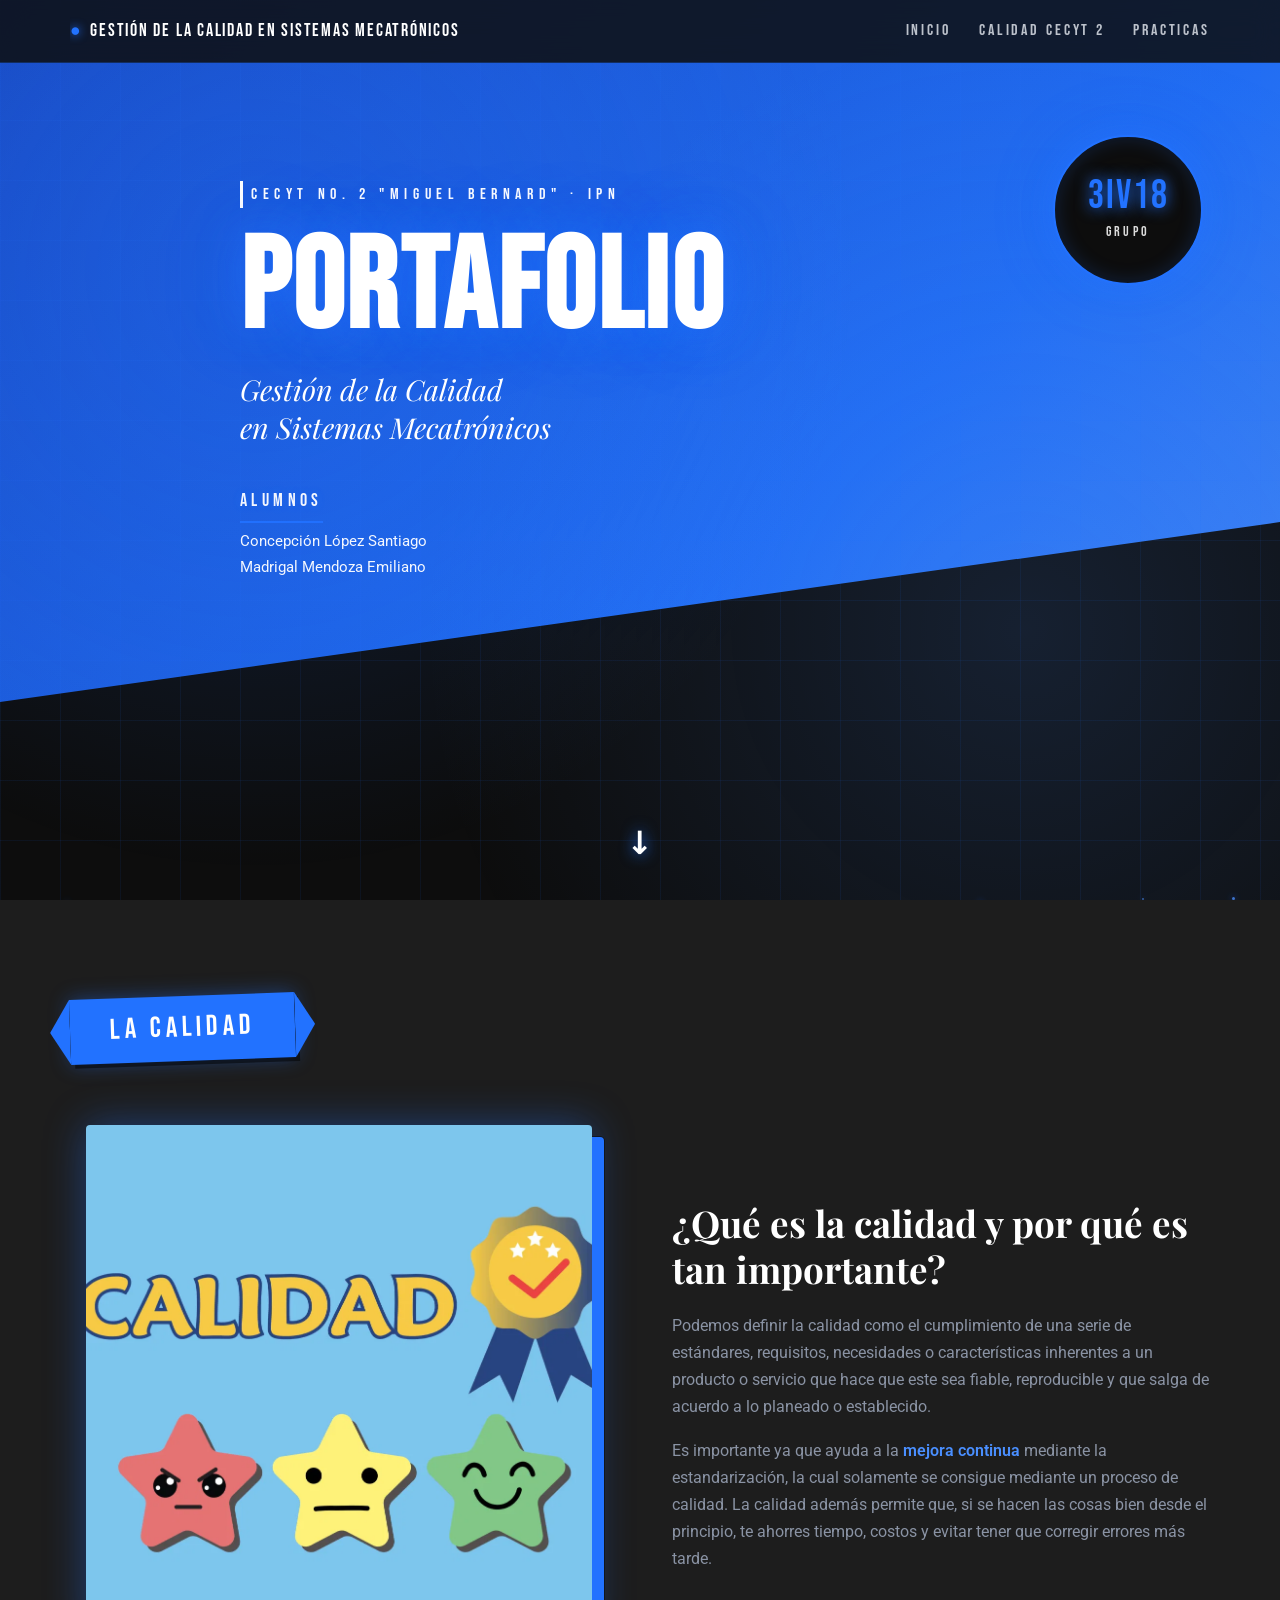
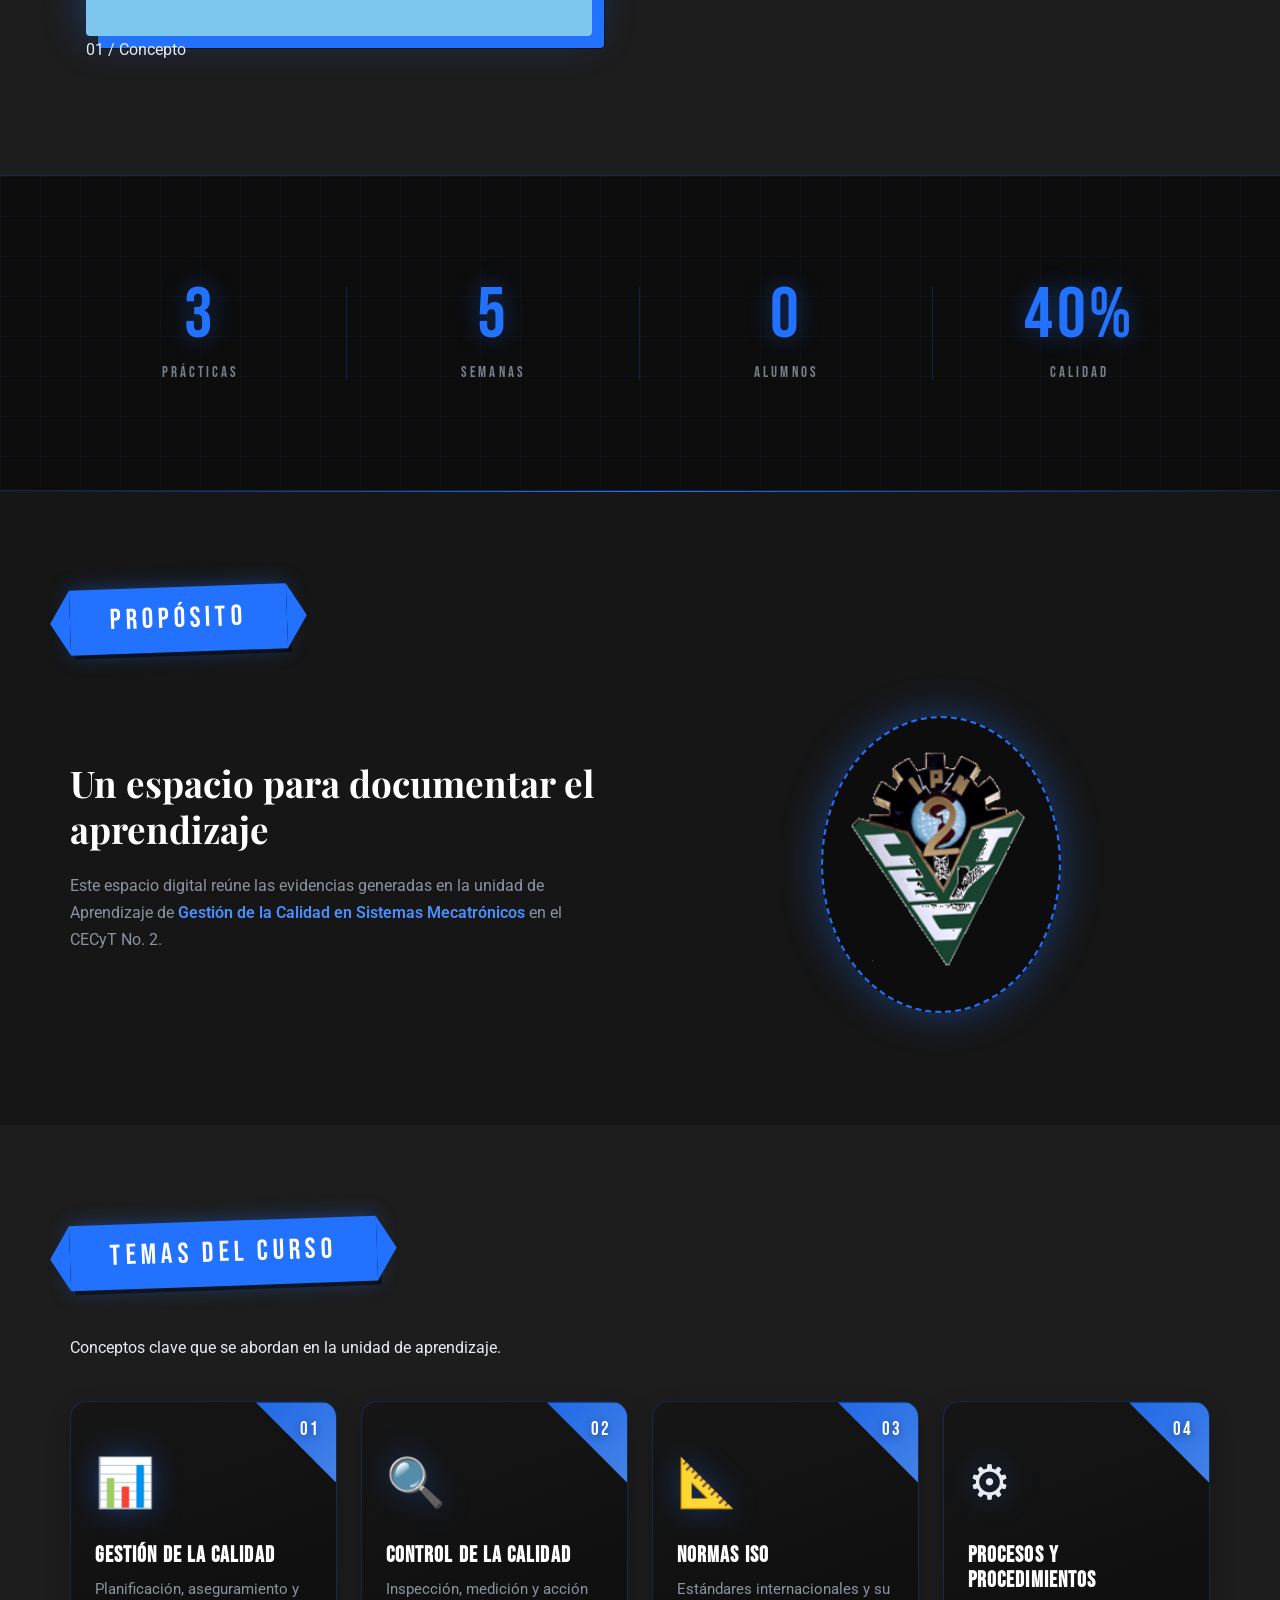
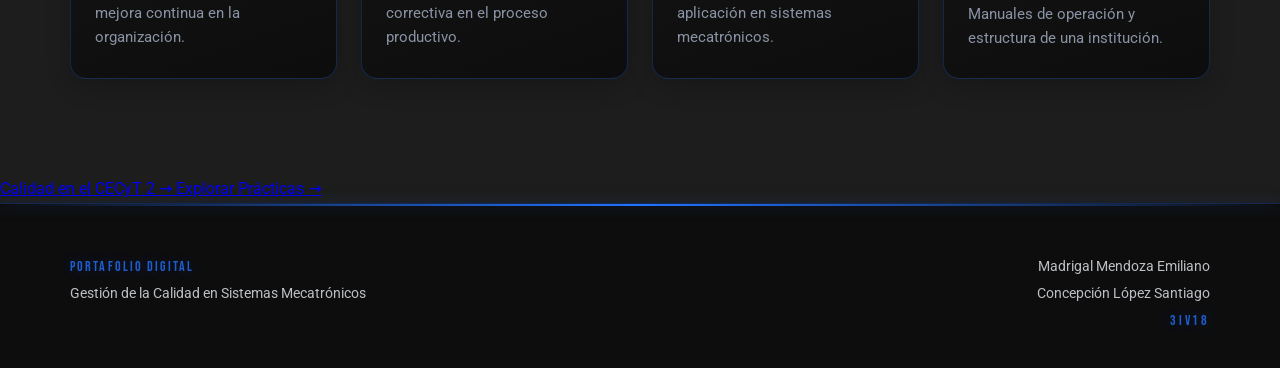
==== commit 9c04083f: "Update index.html" ====
--- a/index.html
+++ b/index.html
@@ -20,6 +20,7 @@
     <a href="index.html" class="brand">Gestión de la Calidad en Sistemas Mecatrónicos</a>
     <div class="links">
       <a href="index.html">Inicio</a>
+      <a href="cecyt2.html">CALIDAD CECYT 2</a> <!-- NUEVO BOTÓN -->
       <a href="practicas.html">PRACTICAS</a>
     </div>
   </div>
@@ -171,10 +172,16 @@
 </main>
 
 <!-- ===== BARRA PRÁCTICAS ===== -->
-<a class="practices-bar" href="practicas.html">
-  <span>Explorar Prácticas</span>
-  <span class="arrow">→</span>
-</a>
+<div class="dual-action-bar">
+  <a class="action-btn btn-cecyt" href="cecyt2.html">
+    <span>Calidad en el CECyT 2</span>
+    <span class="arrow">→</span>
+  </a>
+  <a class="action-btn btn-practicas" href="practicas.html">
+    <span>Explorar Prácticas</span>
+    <span class="arrow">→</span>
+  </a>
+</div>
 
 <!-- ===== FOOTER ===== -->
 <footer class="footer">
--- a/css/styles.css
+++ b/css/styles.css
@@ -16,9 +16,7 @@
 }
 
 * { box-sizing: border-box; margin: 0; padding: 0; }
-
 html { scroll-behavior: smooth; }
-
 body {
   font-family: 'Roboto', system-ui, -apple-system, sans-serif;
   color: var(--text);
@@ -27,293 +25,157 @@
   -webkit-font-smoothing: antialiased;
   overflow-x: hidden;
 }
-
 img { max-width: 100%; display: block; }
-
-.container {
-  width: min(1140px, 92%);
-  margin-inline: auto;
-}
+.container { width: min(1140px, 92%); margin-inline: auto; }
 
 /* ===== BARRA DE PROGRESO ===== */
 .scroll-progress {
-  position: fixed;
-  top: 0;
-  left: 0;
-  width: 0%;
-  height: 3px;
+  position: fixed; top: 0; left: 0; width: 0%; height: 3px;
   background: var(--neon);
   box-shadow: 0 0 12px var(--neon-glow), 0 0 4px var(--neon);
-  z-index: 999;
-  transition: width 0.1s ease-out;
+  z-index: 999; transition: width 0.1s ease-out;
 }
 
 /* ===== NAV ===== */
 .top-nav {
-  position: fixed;
-  top: 0;
-  left: 0;
-  right: 0;
-  z-index: 200;
+  position: fixed; top: 0; left: 0; right: 0; z-index: 200;
   background: rgba(13, 13, 13, 0.85);
   backdrop-filter: blur(12px);
   border-bottom: 1px solid var(--border);
 }
-
 .top-nav .container {
-  display: flex;
-  align-items: center;
-  justify-content: space-between;
-  padding: 1rem 0;
-  gap: 1rem;
-}
-
+  display: flex; align-items: center; justify-content: space-between;
+  padding: 1rem 0; gap: 1rem;
+}
 .top-nav .brand {
   font-family: 'Bebas Neue', sans-serif;
-  font-size: 1.1rem;
-  letter-spacing: 0.1em;
-  color: var(--white);
-  text-decoration: none;
-  white-space: nowrap;
-  overflow: hidden;
-  text-overflow: ellipsis;
-}
-
+  font-size: 1.1rem; letter-spacing: 0.1em;
+  color: var(--white); text-decoration: none;
+  white-space: nowrap; overflow: hidden; text-overflow: ellipsis;
+}
 .top-nav .brand::before {
-  content: "●";
-  color: var(--neon);
-  margin-right: 0.5rem;
-  text-shadow: 0 0 10px var(--neon);
-}
-
+  content: "●"; color: var(--neon);
+  margin-right: 0.5rem; text-shadow: 0 0 10px var(--neon);
+}
 .top-nav .links {
-  display: flex;
-  gap: 1.75rem;
+  display: flex; gap: 1.75rem;
   font-family: 'Bebas Neue', sans-serif;
-  font-size: 1rem;
-  letter-spacing: 0.18em;
-}
-
+  font-size: 1rem; letter-spacing: 0.18em;
+}
 .top-nav .links a {
-  color: var(--text);
-  text-decoration: none;
-  opacity: 0.8;
-  transition: opacity 0.2s, color 0.2s;
+  color: var(--text); text-decoration: none;
+  opacity: 0.8; transition: opacity 0.2s, color 0.2s;
   position: relative;
 }
-
 .top-nav .links a::after {
-  content: "";
-  position: absolute;
-  bottom: -6px;
-  left: 0;
-  width: 0;
-  height: 1px;
-  background: var(--neon);
-  box-shadow: 0 0 8px var(--neon);
-  transition: width 0.3s;
-}
-
+  content: ""; position: absolute; bottom: -6px; left: 0;
+  width: 0; height: 1px; background: var(--neon);
+  box-shadow: 0 0 8px var(--neon); transition: width 0.3s;
+}
 .top-nav .links a:hover,
-.top-nav .links a.active {
-  opacity: 1;
-  color: var(--neon);
-}
-
+.top-nav .links a.active { opacity: 1; color: var(--neon); }
 .top-nav .links a:hover::after,
-.top-nav .links a.active::after {
-  width: 100%;
-}
+.top-nav .links a.active::after { width: 100%; }
 
 /* ===== HERO ===== */
 .hero {
-  position: relative;
-  min-height: 10vh;
-  background: var(--black-deep);
-  overflow: hidden;
-  color: var(--white);
-}
-
-/* Diagonal azul neón */
+  position: relative; min-height: 100vh;
+  background: var(--black-deep); overflow: hidden; color: var(--white);
+}
 .hero::before {
-  content: "";
-  position: absolute;
-  inset: 0;
+  content: ""; position: absolute; inset: 0;
   background: linear-gradient(135deg, #1a4ecc 0%, var(--neon) 60%, #4a8fff 100%);
   clip-path: polygon(0 0, 100% 0, 100% 58%, 0 78%);
-  z-index: 0;
-  opacity: 0.95;
-}
-
-/* Grid técnico sutil */
+  z-index: 0; opacity: 0.95;
+}
 .hero::after {
-  content: "";
-  position: absolute;
-  inset: 0;
+  content: ""; position: absolute; inset: 0;
   background-image:
     linear-gradient(rgba(34, 114, 255, 0.08) 1px, transparent 1px),
     linear-gradient(90deg, rgba(34, 114, 255, 0.08) 1px, transparent 1px),
     radial-gradient(circle at 20% 30%, rgba(34, 114, 255, 0.2) 0%, transparent 50%),
     radial-gradient(circle at 80% 70%, rgba(74, 143, 255, 0.15) 0%, transparent 50%);
   background-size: 60px 60px, 60px 60px, 100% 100%, 100% 100%;
-  z-index: 1;
-  pointer-events: none;
-}
-
+  z-index: 1; pointer-events: none;
+}
 .hero .container { position: relative; z-index: 2; }
-
-.hero-content {
-  padding-top: 20vh;
-  padding-bottom: 12vh;
-  max-width: 800px;
-}
-
+.hero-content { padding-top: 20vh; padding-bottom: 12vh; max-width: 800px; }
 .hero-eyebrow {
-  font-family: 'Bebas Neue', sans-serif;
-  font-size: 1rem;
-  letter-spacing: 0.35em;
-  color: var(--white);
-  display: inline-block;
-  margin-bottom: 1.5rem;
-  padding-left: 0.5rem;
-  border-left: 3px solid var(--white);
-}
-
+  font-family: 'Bebas Neue', sans-serif; font-size: 1rem;
+  letter-spacing: 0.35em; color: var(--white);
+  display: inline-block; margin-bottom: 1.5rem;
+  padding-left: 0.5rem; border-left: 3px solid var(--white);
+}
 .hero-title {
   font-family: 'Bebas Neue', sans-serif;
   font-size: clamp(3.2rem, 11vw, 8rem);
-  line-height: 0.9;
-  letter-spacing: 0.02em;
-  margin-bottom: 1.5rem;
-  color: var(--white);
-  text-shadow:
-    0 0 40px rgba(34, 114, 255, 0.6),
-    0 0 80px rgba(34, 114, 255, 0.3);
+  line-height: 0.9; letter-spacing: 0.02em;
+  margin-bottom: 1.5rem; color: var(--white);
+  text-shadow: 0 0 40px rgba(34, 114, 255, 0.6), 0 0 80px rgba(34, 114, 255, 0.3);
   white-space: nowrap;
 }
-
 .hero-subtitle {
   font-family: 'Playfair Display', Georgia, serif;
-  font-style: italic;
-  font-size: clamp(1.2rem, 2.5vw, 1.8rem);
-  font-weight: 400;
-  line-height: 1.3;
-  color: var(--white);
-  opacity: 0.95;
-  max-width: 550px;
-}
-
-/* ===== BADGE DECORATIVO ===== */
+  font-style: italic; font-size: clamp(1.2rem, 2.5vw, 1.8rem);
+  font-weight: 400; line-height: 1.3;
+  color: var(--white); opacity: 0.95; max-width: 550px;
+}
+
+/* ===== BADGE ===== */
 .hero-badge {
-  position: absolute;
-  top: 15%;
-  right: 6%;
-  z-index: 3;
-  animation: badge-float 4s ease-in-out infinite;
-}
-
+  position: absolute; top: 15%; right: 6%;
+  z-index: 3; animation: badge-float 7s ease-in-out infinite;
+  will-change: transform;
+}
 @keyframes badge-float {
-  0%, 100% { transform: translateY(0) rotate(-8deg); }
-  50% { transform: translateY(-15px) rotate(-4deg); }
-}
-
+  0%, 100% { transform: translateY(0) rotate(-6deg); }
+  50% { transform: translateY(-10px) rotate(-3deg); }
+}
 .badge-inner {
-  width: 150px;
-  height: 150px;
-  border-radius: 50%;
-  background: var(--black-deep);
-  border: 2px solid var(--neon);
-  display: flex;
-  flex-direction: column;
-  align-items: center;
-  justify-content: center;
-  color: var(--neon);
-  font-family: 'Bebas Neue', sans-serif;
-  box-shadow:
-    0 0 30px var(--neon-glow),
-    0 0 60px rgba(34, 114, 255, 0.3),
+  width: 150px; height: 150px; border-radius: 50%;
+  background: var(--black-deep); border: 2px solid var(--neon);
+  display: flex; flex-direction: column;
+  align-items: center; justify-content: center;
+  color: var(--neon); font-family: 'Bebas Neue', sans-serif;
+  box-shadow: 0 0 30px var(--neon-glow), 0 0 60px rgba(34, 114, 255, 0.3),
     inset 0 0 20px rgba(34, 114, 255, 0.2);
 }
-
-.badge-num {
-  font-size: 2.5rem;
-  line-height: 1;
-  letter-spacing: 0.05em;
-  text-shadow: 0 0 15px var(--neon);
-}
-
-.badge-label {
-  font-size: 0.85rem;
-  letter-spacing: 0.25em;
-  margin-top: 0.3rem;
-  color: var(--white);
-  opacity: 0.85;
-}
-
-/* ===== INFO DEL HERO ===== */
-.hero-info {
-  margin-top: 2.5rem;
-  color: var(--white);
-  font-family: 'Roboto', sans-serif;
-  font-size: 0.95rem;
-  line-height: 1.7;
-}
-
+.badge-num { font-size: 2.5rem; line-height: 1; letter-spacing: 0.05em; text-shadow: 0 0 15px var(--neon); }
+.badge-label { font-size: 0.85rem; letter-spacing: 0.25em; margin-top: 0.3rem; color: var(--white); opacity: 0.85; }
+
+/* ===== INFO HERO ===== */
+.hero-info { margin-top: 2.5rem; color: var(--white); font-family: 'Roboto', sans-serif; font-size: 0.95rem; line-height: 1.7; }
 .hero-info .info-title {
-  font-family: 'Bebas Neue', sans-serif;
-  font-size: 1.1rem;
-  letter-spacing: 0.25em;
-  color: var(--white);
-  margin-bottom: 0.4rem;
-  border-bottom: 2px solid var(--neon);
-  padding-bottom: 0.3rem;
-  display: inline-block;
-  text-shadow: 0 0 10px var(--neon-glow);
-}
-
-.hero-info p {
-  opacity: 0.95;
-  margin: 0;
-}
+  font-family: 'Bebas Neue', sans-serif; font-size: 1.1rem;
+  letter-spacing: 0.25em; color: var(--white); margin-bottom: 0.4rem;
+  border-bottom: 2px solid var(--neon); padding-bottom: 0.3rem;
+  display: inline-block; text-shadow: 0 0 10px var(--neon-glow);
+}
+.hero-info p { opacity: 0.95; margin: 0; }
 
 /* ===== PARTÍCULAS ===== */
-.particles {
-  position: absolute;
-  inset: 0;
-  pointer-events: none;
-  z-index: 1;
-}
-
+.particles { position: absolute; inset: 0; pointer-events: none; z-index: 1; }
 .particle {
-  position: absolute;
-  background: var(--neon-bright);
-  border-radius: 50%;
-  box-shadow: 0 0 8px var(--neon), 0 0 16px var(--neon-glow);
+  position: absolute; background: var(--neon-bright); border-radius: 50%;
+  box-shadow: 0 0 6px var(--neon), 0 0 12px var(--neon-glow);
   animation: float linear infinite;
-}
-
+  will-change: transform, opacity;
+}
 @keyframes float {
-  0%   { transform: translateY(0) translateX(0); opacity: 0; }
-  10%  { opacity: 1; }
-  90%  { opacity: 1; }
-  100% { transform: translateY(-120vh) translateX(20px); opacity: 0; }
+  0% { transform: translateY(0) translateX(0); opacity: 0; }
+  15% { opacity: 0.9; }
+  85% { opacity: 0.9; }
+  100% { transform: translateY(-120vh) translateX(15px); opacity: 0; }
 }
 
 /* ===== INDICADOR SCROLL ===== */
 .scroll-indicator {
-  position: absolute;
-  bottom: 30px;
-  left: 50%;
-  transform: translateX(-50%);
-  color: var(--white);
-  font-size: 2rem;
-  font-weight: 700;
-  animation: bounce 2s infinite;
-  z-index: 3;
-  text-decoration: none;
-  text-shadow: 0 0 15px var(--neon);
-}
-
+  position: absolute; bottom: 30px; left: 50%;
+  transform: translateX(-50%); color: var(--white);
+  font-size: 2rem; font-weight: 700;
+  animation: bounce 2s infinite; z-index: 3;
+  text-decoration: none; text-shadow: 0 0 15px var(--neon);
+}
 @keyframes bounce {
   0%, 20%, 50%, 80%, 100% { transform: translateX(-50%) translateY(0); }
   40% { transform: translateX(-50%) translateY(-12px); }
@@ -321,509 +183,201 @@
 }
 
 /* ===== SECCIONES ===== */
-.section {
-  padding: 6rem 0;
-  position: relative;
-  background: var(--black);
-}
-
-.section-cream {
-  background: var(--black-soft);
-}
-
+.section { padding: 6rem 0; position: relative; background: var(--black); }
+.section-cream { background: var(--black-soft); }
 .section-cream::before {
-  content: "";
-  position: absolute;
-  top: 0;
-  left: 0;
-  right: 0;
-  height: 1px;
-  background: linear-gradient(90deg, transparent, var(--neon), transparent);
-}
-
-/* ===== CINTA DE TÍTULO ===== */
-.section-head {
-  margin-bottom: 3rem;
-  display: flex;
-  justify-content: flex-start;
-}
-
+  content: ""; position: absolute; top: 0; left: 0; right: 0;
+  height: 1px; background: linear-gradient(90deg, transparent, var(--neon), transparent);
+}
+
+/* ===== CINTA ===== */
+.section-head { margin-bottom: 3rem; display: flex; justify-content: flex-start; }
 .ribbon {
-  display: inline-block;
-  position: relative;
-  background: var(--neon);
-  color: var(--white);
-  font-family: 'Bebas Neue', sans-serif;
-  font-size: 1.8rem;
-  letter-spacing: 0.15em;
-  padding: 0.5rem 2.5rem;
+  display: inline-block; position: relative;
+  background: var(--neon); color: var(--white);
+  font-family: 'Bebas Neue', sans-serif; font-size: 1.8rem;
+  letter-spacing: 0.15em; padding: 0.5rem 2.5rem;
   transform: rotate(-2deg);
   box-shadow: 4px 4px 0 rgba(0, 0, 0, 0.5), 0 0 20px var(--neon-glow);
 }
-
-.ribbon::before,
-.ribbon::after {
-  content: "";
-  position: absolute;
-  top: 0;
-  bottom: 0;
-  width: 20px;
-  background: var(--neon);
-}
-
-.ribbon::before {
-  left: -20px;
-  clip-path: polygon(100% 0, 100% 100%, 0 50%);
-}
-
-.ribbon::after {
-  right: -20px;
-  clip-path: polygon(0 0, 0 100%, 100% 50%);
-}
-
-.ribbon-amber {
-  background: var(--white);
-  color: var(--black-deep);
-  box-shadow: 4px 4px 0 rgba(0, 0, 0, 0.5), 0 0 20px rgba(255, 255, 255, 0.3);
-}
-.ribbon-amber::before,
-.ribbon-amber::after {
-  background: var(--white);
-}
-
-.ribbon-navy {
-  background: var(--neon-bright);
-  color: var(--white);
-  box-shadow: 4px 4px 0 rgba(0, 0, 0, 0.5), 0 0 25px var(--neon-glow);
-}
-.ribbon-navy::before,
-.ribbon-navy::after {
-  background: var(--neon-bright);
-}
+.ribbon::before, .ribbon::after {
+  content: ""; position: absolute; top: 0; bottom: 0;
+  width: 20px; background: var(--neon);
+}
+.ribbon::before { left: -20px; clip-path: polygon(100% 0, 100% 100%, 0 50%); }
+.ribbon::after { right: -20px; clip-path: polygon(0 0, 0 100%, 100% 50%); }
 
 /* ===== SPLIT ===== */
-.split {
-  display: grid;
-  grid-template-columns: 1fr 1fr;
-  gap: 4rem;
-  align-items: center;
-}
-
-.split.reverse {
-  direction: rtl;
-}
-.split.reverse > * {
-  direction: ltr;
-}
-
+.split { display: grid; grid-template-columns: 1fr 1fr; gap: 4rem; align-items: center; }
+.split.reverse { direction: rtl; }
+.split.reverse > * { direction: ltr; }
 .split h2 {
   font-family: 'Playfair Display', Georgia, serif;
   font-size: clamp(1.6rem, 3vw, 2.3rem);
-  color: var(--white);
-  font-weight: 700;
-  line-height: 1.25;
-  margin-bottom: 1.25rem;
-}
-
-.split p {
-  color: var(--text-muted);
-  margin-bottom: 1rem;
-  font-size: 1rem;
-}
-
-.split p strong {
-  color: var(--neon-bright);
-  font-weight: 600;
-}
-
-/* Media con marco */
-.media {
-  position: relative;
-  padding: 1rem;
-}
-
+  color: var(--white); font-weight: 700;
+  line-height: 1.25; margin-bottom: 1.25rem;
+}
+.split p { color: var(--text-muted); margin-bottom: 1rem; font-size: 1rem; }
+.split p strong { color: var(--neon-bright); font-weight: 600; }
+.media { position: relative; padding: 1rem; }
 .media img {
   border-radius: 4px;
-  box-shadow:
-    12px 12px 0 var(--neon),
-    12px 12px 0 1px rgba(0, 0, 0, 0.4),
-    0 0 40px var(--neon-glow);
-  width: 100%;
-  height: auto;
-  transition: transform 0.4s ease;
-}
-
-.media:hover img {
-  transform: translate(-4px, -4px);
-}
-
-.media-tag {
-  position: absolute;
-  bottom: -10px;
-  left: 1rem;
-  background: var(--black-deep);
-  color: var(--neon);
-  font-family: 'Bebas Neue', sans-serif;
-  font-size: 0.9rem;
-  letter-spacing: 0.15em;
-  padding: 0.35rem 1rem;
-  transform: rotate(-1.5deg);
-  border: 1px solid var(--neon);
-  box-shadow: 0 0 15px var(--neon-glow);
-}
-
+  box-shadow: 12px 12px 0 var(--neon), 12px 12px 0 1px rgba(0, 0, 0, 0.4), 0 0 40px var(--neon-glow);
+  width: 100%; height: auto; transition: transform 0.4s ease;
+}
+.media:hover img { transform: translate(-4px, -4px); }
 .media.logo img {
   box-shadow: 0 0 40px var(--neon-glow);
-  max-width: 240px;
-  margin: 0 auto;
-  padding: 1rem;
-  border: 2px dashed var(--neon);
-  border-radius: 50%;
+  max-width: 240px; margin: 0 auto; padding: 1rem;
+  border: 2px dashed var(--neon); border-radius: 50%;
   background: var(--black-deep);
-}
-
-/* ===== LEYENDA ===== */
-.section-lead {
-  color: var(--text-muted);
-  margin-bottom: 2rem;
-  font-size: 1rem;
-  max-width: 60ch;
 }
 
 /* ===== ESTADÍSTICAS ===== */
 .stats {
-  position: relative;
-  background: var(--black-deep);
-  color: var(--white);
-  padding: 5rem 0;
-  overflow: hidden;
-  border-top: 1px solid var(--border);
-  border-bottom: 1px solid var(--border);
-}
-
+  position: relative; background: var(--black-deep); color: var(--white);
+  padding: 5rem 0; overflow: hidden;
+  border-top: 1px solid var(--border); border-bottom: 1px solid var(--border);
+}
 .stats::before {
-  content: "";
-  position: absolute;
-  inset: 0;
+  content: ""; position: absolute; inset: 0;
   background:
     linear-gradient(rgba(34, 114, 255, 0.05) 1px, transparent 1px),
     linear-gradient(90deg, rgba(34, 114, 255, 0.05) 1px, transparent 1px);
-  background-size: 40px 40px;
-  pointer-events: none;
-}
-
+  background-size: 40px 40px; pointer-events: none;
+}
 .stats-grid {
-  position: relative;
-  display: grid;
+  position: relative; display: grid;
   grid-template-columns: repeat(auto-fit, minmax(180px, 1fr));
-  gap: 2rem;
-  text-align: center;
-}
-
-.stat {
-  position: relative;
-  padding: 1.5rem 0;
-}
-
+  gap: 2rem; text-align: center;
+}
+.stat { position: relative; padding: 1.5rem 0; }
 .stat:not(:last-child)::after {
-  content: "";
-  position: absolute;
-  right: -1rem;
-  top: 20%;
-  bottom: 20%;
-  width: 1px;
-  background: var(--border);
-}
-
+  content: ""; position: absolute; right: -1rem; top: 20%; bottom: 20%;
+  width: 1px; background: var(--border);
+}
 .stat .num {
-  font-family: 'Bebas Neue', sans-serif;
-  font-size: 4.5rem;
-  font-weight: 400;
-  color: var(--neon);
-  display: block;
-  line-height: 1;
-  letter-spacing: 0.05em;
+  font-family: 'Bebas Neue', sans-serif; font-size: 4.5rem;
+  font-weight: 400; color: var(--neon); display: block;
+  line-height: 1; letter-spacing: 0.05em;
   text-shadow: 0 0 25px var(--neon-glow);
 }
-
 .stat .label {
-  font-family: 'Bebas Neue', sans-serif;
-  font-size: 0.95rem;
-  opacity: 0.85;
-  margin-top: 0.5rem;
-  letter-spacing: 0.2em;
-  text-transform: uppercase;
-  display: block;
-  color: var(--text-muted);
-}
-
-/* ===== TARJETAS DE TEMAS ===== */
-.topics-grid {
-  display: grid;
-  grid-template-columns: repeat(auto-fit, minmax(240px, 1fr));
-  gap: 1.5rem;
-  margin-top: 2.5rem;
-}
-
+  font-family: 'Bebas Neue', sans-serif; font-size: 0.95rem;
+  opacity: 0.85; margin-top: 0.5rem; letter-spacing: 0.2em;
+  text-transform: uppercase; display: block; color: var(--text-muted);
+}
+
+/* ===== TOPICS ===== */
+.topics-grid { display: grid; grid-template-columns: repeat(auto-fit, minmax(240px, 1fr)); gap: 1.5rem; margin-top: 2.5rem; }
 .topic-card {
   position: relative;
-  background: var(--black-soft);
-  border: 1px solid var(--border);
-  border-radius: var(--radius);
-  padding: 2.5rem 1.5rem 1.75rem;
-  overflow: hidden;
-  transition: transform 0.3s, box-shadow 0.3s, border-color 0.3s;
-  box-shadow: 0 0 0 transparent;
-}
-
+  background: linear-gradient(160deg, var(--black-soft), var(--black-deep));
+  border: 1px solid var(--border); border-radius: 16px;
+  padding: 2.5rem 1.5rem 1.75rem; overflow: hidden;
+  transition: all 0.4s cubic-bezier(0.2, 0.9, 0.3, 1.2);
+  box-shadow: 0 8px 25px rgba(0,0,0,0.2);
+}
+.topic-card::before {
+  content: ""; position: absolute; top: 0; right: 0;
+  width: 80px; height: 80px;
+  background: linear-gradient(135deg, #2272ff, #4a8fff);
+  clip-path: polygon(100% 0, 0 0, 100% 100%); opacity: 0.9;
+  transition: all 0.4s;
+}
 .topic-card:hover {
-  transform: translateY(-6px);
+  transform: translateY(-10px) scale(1.02);
   border-color: var(--neon);
-  box-shadow:
-    0 0 30px var(--neon-glow),
-    inset 0 0 30px rgba(34, 114, 255, 0.05);
-}
-
-.topic-card::before {
-  content: "";
-  position: absolute;
-  top: 0;
-  right: 0;
-  width: 60px;
-  height: 60px;
-  background: var(--neon);
-  clip-path: polygon(100% 0, 0 0, 100% 100%);
-  opacity: 0.85;
-}
-
+  box-shadow: 0 20px 50px rgba(0,0,0,0.4), 0 0 40px var(--neon-glow);
+}
+.topic-card:hover::before { width: 100px; height: 100px; }
 .topic-num {
-  position: absolute;
-  top: 0.6rem;
-  right: 0.9rem;
-  font-family: 'Bebas Neue', sans-serif;
-  font-size: 1.1rem;
-  color: var(--white);
-  z-index: 2;
-  letter-spacing: 0.1em;
-}
-
-.topic-card .icon {
-  font-size: 2.5rem;
-  margin-bottom: 1rem;
-  display: block;
-  filter: drop-shadow(0 0 12px var(--neon-glow));
-}
-
-.topic-card h3 {
-  font-family: 'Bebas Neue', sans-serif;
-  color: var(--white);
-  font-size: 1.3rem;
-  letter-spacing: 0.05em;
-  margin-bottom: 0.5rem;
-  line-height: 1.15;
-}
-
-.topic-card p {
-  font-size: 0.92rem;
-  color: var(--text-muted);
-  margin: 0;
-}
+  position: absolute; top: 0.75rem; right: 1rem;
+  font-family: 'Bebas Neue', sans-serif; font-size: 1.2rem;
+  color: var(--white); z-index: 2; letter-spacing: 0.1em;
+  text-shadow: 0 2px 8px rgba(0,0,0,0.4);
+}
+.topic-card .icon { font-size: 3rem; margin-bottom: 1.25rem; display: block; filter: drop-shadow(0 0 15px var(--neon-glow)); transition: transform 0.4s; position: relative; z-index: 1; }
+.topic-card:hover .icon { transform: scale(1.15) rotate(-8deg); }
+.topic-card h3 { font-family: 'Bebas Neue', sans-serif; color: var(--white); font-size: 1.35rem; letter-spacing: 0.05em; margin-bottom: 0.6rem; line-height: 1.15; position: relative; z-index: 1; }
+.topic-card p { font-size: 0.92rem; color: var(--text-muted); margin: 0; position: relative; z-index: 1; line-height: 1.6; }
 
 /* ===== BARRA PRÁCTICAS ===== */
 .practices-bar {
-  position: relative;
-  display: flex;
-  align-items: center;
-  justify-content: center;
-  gap: 1rem;
-  background: var(--black-deep);
-  color: var(--white);
-  text-align: center;
-  padding: 1.8rem;
-  text-decoration: none;
-  font-family: 'Bebas Neue', sans-serif;
-  letter-spacing: 0.25em;
-  font-size: 1.4rem;
-  text-transform: uppercase;
-  overflow: hidden;
-  border-top: 1px solid var(--border);
-  border-bottom: 1px solid var(--border);
+  position: relative; display: flex; align-items: center; justify-content: center;
+  gap: 1rem; background: var(--black-deep); color: var(--white);
+  text-align: center; padding: 1.8rem; text-decoration: none;
+  font-family: 'Bebas Neue', sans-serif; letter-spacing: 0.25em;
+  font-size: 1.4rem; text-transform: uppercase; overflow: hidden;
+  border-top: 1px solid var(--border); border-bottom: 1px solid var(--border);
   transition: background 0.25s;
 }
-
 .practices-bar::before {
-  content: "";
-  position: absolute;
-  inset: 0;
-  background: repeating-linear-gradient(
-    -45deg,
-    transparent 0,
-    transparent 20px,
-    rgba(34, 114, 255, 0.15) 20px,
-    rgba(34, 114, 255, 0.15) 22px
-  );
+  content: ""; position: absolute; inset: 0;
+  background: repeating-linear-gradient(-45deg, transparent 0, transparent 20px, rgba(34, 114, 255, 0.15) 20px, rgba(34, 114, 255, 0.15) 22px);
   transition: transform 0.4s;
 }
-
-.practices-bar:hover {
-  background: var(--neon);
-  box-shadow: 0 0 40px var(--neon-glow);
-}
-
-.practices-bar:hover::before {
-  transform: translateX(20px);
-}
-
-.practices-bar span {
-  position: relative;
-  z-index: 2;
-}
-
-.practices-bar .arrow {
-  font-size: 1.6rem;
-  transition: transform 0.3s;
-}
-
-.practices-bar:hover .arrow {
-  transform: translateX(10px);
-}
+.practices-bar:hover { background: var(--neon); box-shadow: 0 0 40px var(--neon-glow); }
+.practices-bar:hover::before { transform: translateX(20px); }
+.practices-bar span { position: relative; z-index: 2; }
+.practices-bar .arrow { font-size: 1.6rem; transition: transform 0.3s; }
+.practices-bar:hover .arrow { transform: translateX(10px); }
 
 /* ===== FOOTER ===== */
 .footer {
-  background: var(--black-deep);
-  color: var(--text);
-  padding: 3rem 0 2rem;
-  position: relative;
+  background: var(--black-deep); color: var(--text);
+  padding: 3rem 0 2rem; position: relative;
   border-top: 1px solid var(--border);
 }
-
 .footer::before {
-  content: "";
-  position: absolute;
-  top: 0;
-  left: 0;
-  right: 0;
-  height: 2px;
-  background: linear-gradient(90deg, transparent, var(--neon), transparent);
+  content: ""; position: absolute; top: 0; left: 0; right: 0;
+  height: 2px; background: linear-gradient(90deg, transparent, var(--neon), transparent);
   box-shadow: 0 0 15px var(--neon-glow);
 }
-
-.footer .container {
-  display: flex;
-  justify-content: space-between;
-  align-items: flex-start;
-  gap: 2rem;
-  flex-wrap: wrap;
-}
-
-.footer-brand {
-  font-family: 'Bebas Neue', sans-serif;
-  font-size: 1.5rem;
-  letter-spacing: 0.15em;
-  color: var(--neon);
-  margin-bottom: 0.3rem;
-  text-shadow: 0 0 15px var(--neon-glow);
-}
-
-.footer p {
-  margin: 0.2rem 0;
-  font-size: 0.88rem;
-  opacity: 0.8;
-}
-
-.footer-right {
-  text-align: right;
-}
-
-.footer-group {
-  font-family: 'Bebas Neue', sans-serif;
-  font-size: 1.3rem;
-  letter-spacing: 0.2em;
-  color: var(--neon);
-  margin-top: 0.5rem;
-  text-shadow: 0 0 15px var(--neon-glow);
-}
-
-/* ===== BOTÓN VOLVER ARRIBA ===== */
+.footer .container { display: flex; justify-content: space-between; align-items: flex-start; gap: 2rem; flex-wrap: wrap; }
+.footer-brand { font-family: 'Bebas Neue', sans-serif; font-size: 1.5rem; letter-spacing: 0.15em; color: var(--neon); margin-bottom: 0.3rem; text-shadow: 0 0 15px var(--neon-glow); }
+.footer p { margin: 0.2rem 0; font-size: 0.88rem; opacity: 0.8; }
+.footer-right { text-align: right; }
+.footer-group { font-family: 'Bebas Neue', sans-serif; font-size: 1.3rem; letter-spacing: 0.2em; color: var(--neon); margin-top: 0.5rem; text-shadow: 0 0 15px var(--neon-glow); }
+
+/* ===== BACK TOP ===== */
 .back-top {
-  position: fixed;
-  bottom: 30px;
-  right: 30px;
-  width: 52px;
-  height: 52px;
-  background: var(--black-deep);
-  color: var(--neon);
-  border: 2px solid var(--neon);
-  border-radius: 50%;
-  cursor: pointer;
-  display: flex;
-  align-items: center;
-  justify-content: center;
-  font-size: 1.4rem;
-  font-weight: 700;
-  opacity: 0;
-  pointer-events: none;
+  position: fixed; bottom: 30px; right: 30px;
+  width: 52px; height: 52px;
+  background: var(--black-deep); color: var(--neon);
+  border: 2px solid var(--neon); border-radius: 50%;
+  cursor: pointer; display: flex; align-items: center; justify-content: center;
+  font-size: 1.4rem; font-weight: 700;
+  opacity: 0; pointer-events: none;
   transition: opacity 0.3s, transform 0.3s, background 0.3s, color 0.3s;
-  z-index: 500;
-  box-shadow: 0 0 20px var(--neon-glow);
-}
-
-.back-top.show {
-  opacity: 1;
-  pointer-events: auto;
-}
-
+  z-index: 500; box-shadow: 0 0 20px var(--neon-glow);
+}
+.back-top.show { opacity: 1; pointer-events: auto; }
 .back-top:hover {
-  background: var(--neon);
-  color: var(--white);
+  background: var(--neon); color: var(--white);
   transform: translateY(-4px) scale(1.05);
   box-shadow: 0 0 30px var(--neon);
 }
 
-/* ===== ANIMACIONES SCROLL ===== */
-.reveal {
-  opacity: 0;
-  transform: translateY(40px);
-  transition: opacity 0.8s ease, transform 0.8s ease;
-}
-
-.reveal.visible {
-  opacity: 1;
-  transform: translateY(0);
-}
-
+/* ===== REVEAL ===== */
+.reveal { opacity: 0; transform: translateY(40px); transition: opacity 0.8s ease, transform 0.8s ease; }
+.reveal.visible { opacity: 1; transform: translateY(0); }
 .reveal-delay-1 { transition-delay: 0.15s; }
 .reveal-delay-2 { transition-delay: 0.30s; }
 .reveal-delay-3 { transition-delay: 0.45s; }
-
-.reveal-left {
-  opacity: 0;
-  transform: translateX(-60px);
-  transition: opacity 0.8s ease, transform 0.8s ease;
-}
+.reveal-left { opacity: 0; transform: translateX(-60px); transition: opacity 0.8s ease, transform 0.8s ease; }
 .reveal-left.visible { opacity: 1; transform: translateX(0); }
-
-.reveal-right {
-  opacity: 0;
-  transform: translateX(60px);
-  transition: opacity 0.8s ease, transform 0.8s ease;
-}
+.reveal-right { opacity: 0; transform: translateX(60px); transition: opacity 0.8s ease, transform 0.8s ease; }
 .reveal-right.visible { opacity: 1; transform: translateX(0); }
 
-/* ===== HERO DE PÁGINAS INTERNAS (PRÁCTICAS) ===== */
+/* ===== PAGE HERO ===== */
 .page-hero {
-  position: relative;
-  background: var(--black-deep);
-  color: var(--white);
-  padding: 10rem 0 7rem;
-  overflow: hidden;
-  text-align: center;
-}
-
+  position: relative; background: var(--black-deep);
+  color: var(--white); padding: 10rem 0 7rem;
+  overflow: hidden; text-align: center;
+}
 .page-hero::before {
-  content: "";
-  position: absolute;
-  inset: 0;
+  content: ""; position: absolute; inset: 0;
   background-image:
     linear-gradient(rgba(34, 114, 255, 0.08) 1px, transparent 1px),
     linear-gradient(90deg, rgba(34, 114, 255, 0.08) 1px, transparent 1px),
@@ -832,3289 +386,488 @@
   background-size: 60px 60px, 60px 60px, 100% 100%, 100% 100%;
   pointer-events: none;
 }
-
 .page-hero-shape {
-  position: absolute;
-  bottom: -1px;
-  left: 0;
-  right: 0;
-  height: 60px;
-  background: var(--neon);
+  position: absolute; bottom: -1px; left: 0; right: 0;
+  height: 60px; background: var(--neon);
   clip-path: polygon(0 100%, 100% 0, 100% 100%);
   box-shadow: 0 0 30px var(--neon-glow);
 }
-
 .page-hero .container { position: relative; z-index: 2; }
-
 .page-eyebrow {
-  font-family: 'Bebas Neue', sans-serif;
-  font-size: 1rem;
-  letter-spacing: 0.3em;
-  color: var(--white);
-  display: inline-block;
-  margin-bottom: 1rem;
-  padding-left: 0.5rem;
-  border-left: 3px solid var(--neon);
-}
-
+  font-family: 'Bebas Neue', sans-serif; font-size: 1rem;
+  letter-spacing: 0.3em; color: var(--white);
+  display: inline-block; margin-bottom: 1rem;
+  padding-left: 0.5rem; border-left: 3px solid var(--neon);
+}
 .page-title {
   font-family: 'Bebas Neue', sans-serif;
   font-size: clamp(3.5rem, 10vw, 7rem);
-  line-height: 0.9;
-  letter-spacing: 0.04em;
-  margin-bottom: 1.2rem;
-  color: var(--white);
-  text-shadow:
-    0 0 40px rgba(34, 114, 255, 0.7),
-    0 0 80px rgba(34, 114, 255, 0.4);
-}
-
+  line-height: 0.9; letter-spacing: 0.04em;
+  margin-bottom: 1.2rem; color: var(--white);
+  text-shadow: 0 0 40px rgba(34, 114, 255, 0.7), 0 0 80px rgba(34, 114, 255, 0.4);
+}
 .page-subtitle {
   font-family: 'Playfair Display', Georgia, serif;
-  font-style: italic;
-  font-size: clamp(1rem, 2vw, 1.3rem);
-  line-height: 1.5;
-  opacity: 0.9;
-  color: var(--text);
-  max-width: 600px;
-  margin: 0 auto;
-}
-
-/* ===== SECCIÓN DE PRÁCTICAS ===== */
-.practices-section {
-  padding: 6rem 0;
-  background: var(--black);
-}
-
-.practices-grid {
-  display: grid;
-  grid-template-columns: repeat(auto-fit, minmax(240px, 1fr));
-  gap: 2rem;
-  margin-top: 1rem;
-}
-
-/* ===== TARJETA DE PRÁCTICA ===== */
+  font-style: italic; font-size: clamp(1rem, 2vw, 1.3rem);
+  line-height: 1.5; opacity: 0.9; color: var(--text);
+  max-width: 600px; margin: 0 auto;
+}
+
+/* ===== PRACTICES ===== */
+.practices-section { padding: 6rem 0; background: var(--black); }
+.practices-grid { display: grid; grid-template-columns: repeat(auto-fit, minmax(240px, 1fr)); gap: 2rem; margin-top: 1rem; }
 .practice-card {
-  display: flex;
-  flex-direction: column;
-  background: var(--black-soft);
-  border: 1px solid var(--border);
-  border-radius: var(--radius);
-  text-decoration: none;
-  color: inherit;
-  overflow: hidden;
-  transition: transform 0.3s, box-shadow 0.3s, border-color 0.3s;
-}
-
+  display: flex; flex-direction: column;
+  background: linear-gradient(160deg, var(--black-soft), var(--black-deep));
+  border: 1px solid var(--border); border-radius: 16px;
+  text-decoration: none; color: inherit; overflow: hidden;
+  transition: all 0.4s cubic-bezier(0.2, 0.9, 0.3, 1.2);
+  box-shadow: 0 10px 30px rgba(0,0,0,0.2);
+  position: relative;
+}
+.practice-card::before {
+  content: ""; position: absolute; top: 0; left: 0; right: 0;
+  height: 3px;
+  background: linear-gradient(90deg, #2272ff, #e91e63, #16a085);
+  transform: scaleX(0); transform-origin: left;
+  transition: transform 0.5s; z-index: 5;
+}
+.practice-card:hover::before { transform: scaleX(1); }
 .practice-card:hover {
-  transform: translateY(-6px);
+  transform: translateY(-10px) scale(1.02);
   border-color: var(--neon);
-  box-shadow:
-    0 0 40px var(--neon-glow),
-    inset 0 0 30px rgba(34, 114, 255, 0.05);
-}
-
+  box-shadow: 0 25px 55px rgba(0,0,0,0.4), 0 0 40px var(--neon-glow);
+}
 .practice-img {
-  position: relative;
-  height: 160px;
-  display: flex;
-  align-items: center;
-  justify-content: center;
-  overflow: hidden;
-  border-bottom: 1px solid var(--border);
+  position: relative; height: 170px;
+  display: flex; align-items: center; justify-content: center;
+  overflow: hidden; border-bottom: 1px solid var(--border);
   background:
-    linear-gradient(135deg, rgba(34, 114, 255, 0.15) 0%, rgba(34, 114, 255, 0.02) 100%),
-    repeating-linear-gradient(
-      45deg,
-      transparent 0,
-      transparent 15px,
-      rgba(34, 114, 255, 0.06) 15px,
-      rgba(34, 114, 255, 0.06) 17px
-    );
-}
-
-.practice-img-icon {
-  font-size: 3.5rem;
-  filter: drop-shadow(0 0 15px var(--neon-glow));
-  transition: transform 0.4s ease;
-  z-index: 2;
-}
-
-.practice-card:hover .practice-img-icon {
-  transform: scale(1.15) rotate(-5deg);
-  filter: drop-shadow(0 0 25px var(--neon));
-}
-
+    linear-gradient(135deg, rgba(34, 114, 255, 0.2) 0%, rgba(34, 114, 255, 0.02) 100%),
+    repeating-linear-gradient(45deg, transparent 0, transparent 15px, rgba(34, 114, 255, 0.08) 15px, rgba(34, 114, 255, 0.08) 17px);
+}
+.practice-img-icon { font-size: 4rem; filter: drop-shadow(0 0 20px var(--neon-glow)); transition: transform 0.5s cubic-bezier(0.2, 0.9, 0.3, 1.2); z-index: 2; position: relative; }
+.practice-card:hover .practice-img-icon { transform: scale(1.25) rotate(-10deg); filter: drop-shadow(0 0 35px var(--neon)); }
 .practice-img-tag {
-  position: absolute;
-  top: 12px;
-  left: 12px;
-  background: var(--neon);
+  position: absolute; top: 14px; left: 14px;
+  background: linear-gradient(135deg, #2272ff, #1a4ecc);
   color: var(--white);
-  font-family: 'Bebas Neue', sans-serif;
-  font-size: 0.85rem;
-  letter-spacing: 0.15em;
-  padding: 0.3rem 0.8rem;
-  box-shadow: 0 0 15px var(--neon-glow);
+  font-family: 'Bebas Neue', sans-serif; font-size: 0.85rem;
+  letter-spacing: 0.15em; padding: 0.35rem 0.85rem;
+  border-radius: 6px;
+  box-shadow: 0 4px 15px var(--neon-glow), inset 0 1px 0 rgba(255,255,255,0.2);
   z-index: 3;
 }
-
-.practice-body {
-  padding: 1.5rem 1.25rem 1.75rem;
-  display: flex;
-  flex-direction: column;
-  flex-grow: 1;
-}
-
-.practice-body h3 {
-  font-family: 'Playfair Display', Georgia, serif;
-  font-size: 1.15rem;
-  font-weight: 700;
-  color: var(--white);
-  line-height: 1.3;
-  margin-bottom: 1rem;
-  flex-grow: 1;
-}
-
-.practice-link {
-  font-family: 'Bebas Neue', sans-serif;
-  font-size: 1rem;
-  letter-spacing: 0.15em;
-  color: var(--neon);
-  transition: letter-spacing 0.3s, color 0.3s, text-shadow 0.3s;
-}
-
-.practice-card:hover .practice-link {
-  letter-spacing: 0.22em;
-  color: var(--neon-bright);
-  text-shadow: 0 0 15px var(--neon);
-}
-
-/* ===== RESPONSIVE ===== */
-@media (max-width: 800px) {
-  .split { grid-template-columns: 1fr; gap: 2.5rem; }
-  .split.reverse { direction: ltr; }
-  .top-nav .brand { font-size: 0.9rem; max-width: 55%; }
-  .top-nav .links { gap: 1rem; font-size: 0.85rem; }
-  .hero { min-height: 90vh; }
-  .hero-content { padding-top: 18vh; padding-bottom: 12vh; }
-  .hero-title { white-space: normal; font-size: clamp(2.8rem, 16vw, 5rem); }
-  .hero-info { margin-top: 1.5rem; font-size: 0.88rem; }
-  .hero-badge {
-    top: 10%;
-    right: 4%;
-    transform: scale(0.65);
-  }
-  .footer .container { flex-direction: column; }
-  .footer-right { text-align: left; }
-  .stat:not(:last-child)::after { display: none; }
-  .ribbon { font-size: 1.3rem; padding: 0.4rem 1.5rem; }
-  .ribbon::before, .ribbon::after { width: 15px; }
-  .ribbon::before { left: -15px; }
-  .ribbon::after { right: -15px; }
-  .page-hero { padding: 8rem 0 5rem; }
-  .page-title { font-size: clamp(2.8rem, 14vw, 5rem); }
-  .practices-grid { grid-template-columns: 1fr; gap: 1.5rem; }
-  .practice-img { height: 140px; }
-}
-
-/* ===== ACCESIBILIDAD ===== */
-@media (prefers-reduced-motion: reduce) {
-  *, *::before, *::after {
-    animation-duration: 0.01ms !important;
-    transition-duration: 0.01ms !important;
-  }
-  .reveal, .reveal-left, .reveal-right { opacity: 1; transform: none; }
-}
-/* ===== CONTENIDO DE PRÁCTICA ===== */
-.practice-content {
-  padding: 4rem 0 5rem;
-}
-
-.container-narrow {
-  width: min(960px, 94%);
-}
-
+.practice-body { padding: 1.75rem 1.5rem 2rem; display: flex; flex-direction: column; flex-grow: 1; }
+.practice-body h3 { font-family: 'Playfair Display', Georgia, serif; font-size: 1.2rem; font-weight: 700; color: var(--white); line-height: 1.35; margin-bottom: 1.25rem; flex-grow: 1; }
+.practice-link { font-family: 'Bebas Neue', sans-serif; font-size: 1rem; letter-spacing: 0.18em; color: var(--neon); transition: letter-spacing 0.35s, color 0.35s, text-shadow 0.35s; display: inline-flex; align-items: center; gap: 0.5rem; }
+.practice-card:hover .practice-link { letter-spacing: 0.25em; color: var(--neon-bright); text-shadow: 0 0 15px var(--neon); }
+
+/* ===== CONTENIDO PRÁCTICA ===== */
+.practice-content { padding: 4rem 0 5rem; }
+.container-narrow { width: min(960px, 94%); }
 .content-label {
-  font-family: 'Bebas Neue', sans-serif;
-  font-size: 0.95rem;
-  letter-spacing: 0.3em;
-  color: var(--neon);
-  display: inline-block;
-  margin-bottom: 1rem;
-  padding-left: 0.6rem;
-  border-left: 3px solid var(--neon);
+  font-family: 'Bebas Neue', sans-serif; font-size: 0.95rem;
+  letter-spacing: 0.3em; color: var(--neon);
+  display: inline-block; margin-bottom: 1rem;
+  padding-left: 0.6rem; border-left: 3px solid var(--neon);
   text-shadow: 0 0 12px var(--neon-glow);
 }
-
 .content-title {
   font-family: 'Playfair Display', Georgia, serif;
   font-size: clamp(1.6rem, 3vw, 2.3rem);
-  color: var(--white);
-  font-weight: 700;
-  line-height: 1.25;
-  margin-bottom: 1.75rem;
-}
-
+  color: var(--white); font-weight: 700;
+  line-height: 1.25; margin-bottom: 1.75rem;
+}
 .sub-title {
   font-family: 'Playfair Display', Georgia, serif;
-  font-size: 1.25rem;
-  color: var(--neon-bright);
-  font-weight: 700;
-  margin: 2rem 0 0.75rem;
-  padding-bottom: 0.4rem;
-  border-bottom: 1px solid var(--border);
-}
-
-.content-lead {
-  font-size: 1rem;
-  color: var(--text-muted);
-  margin-bottom: 2rem;
-}
+  font-size: 1.25rem; color: var(--neon-bright);
+  font-weight: 700; margin: 2rem 0 0.75rem;
+  padding-bottom: 0.4rem; border-bottom: 1px solid var(--border);
+}
+.sub-title-center {
+  font-family: 'Playfair Display', Georgia, serif;
+  font-size: 1.3rem; color: var(--neon-bright);
+  font-weight: 700; margin: 2.5rem auto 1rem;
+  padding-bottom: 0.5rem; text-align: center;
+  position: relative; display: block; max-width: fit-content;
+}
+.sub-title-center::after {
+  content: ""; position: absolute; bottom: 0;
+  left: 50%; transform: translateX(-50%);
+  width: 60px; height: 3px; background: var(--neon);
+  border-radius: 2px; box-shadow: 0 0 12px var(--neon-glow);
+}
+.content-lead { font-size: 1rem; color: var(--text-muted); margin-bottom: 2rem; }
 .content-lead strong { color: var(--neon-bright); }
-
-.content-body p {
-  color: var(--text);
-  font-size: 1.02rem;
-  line-height: 1.85;
-  margin-bottom: 1.25rem;
-}
+.content-body p { color: var(--text); font-size: 1.02rem; line-height: 1.85; margin-bottom: 1.25rem; }
 .content-body p strong { color: var(--neon-bright); font-weight: 600; }
 .content-body p em { color: var(--text-muted); font-style: italic; }
 
-/* ===== PESTAÑAS (TABS) ===== */
+/* ===== CENTRADO GLOBAL ===== */
+.content-header {
+  text-align: center; margin-bottom: 3rem;
+  display: flex; flex-direction: column; align-items: center;
+}
+.content-header .content-label { display: inline-block; margin-bottom: 1rem; }
+.content-header .content-title { text-align: center; max-width: 700px; margin-inline: auto; }
+.content-header .lead-question { max-width: 640px; margin-inline: auto !important; }
+.content-body { text-align: center; }
+.content-body p { max-width: 780px; margin-inline: auto; margin-bottom: 1.25rem; text-align: center; }
+.tab-panel > .content-label,
+.tab-panel > .content-title,
+.tab-panel > .content-lead { text-align: center; display: block; margin-inline: auto; }
+.tab-panel > .content-title { max-width: 700px; }
+.tab-panel > .content-lead { max-width: 640px; }
+.giant-number { text-align: center; margin-inline: auto; display: block; }
+.cuestionario-grid, .cases-grid, .fill-grid { justify-items: center; }
+.modal-subtitle { text-align: center; }
+.vs-layout { max-width: 900px; margin-inline: auto; }
+.callout p, .vs-card li, .fill-card h4, .fill-preview, .case-tagline { text-align: left; }
+.cuestionario-card h4 { text-align: left; }
+
+/* ===== TABS ===== */
 .tabs-wrapper {
-  position: sticky;
-  top: 70px;
-  z-index: 50;
-  background: var(--black);
-  margin: 0 -1rem 2.5rem;
-  padding: 0.75rem 1rem;
-  border-bottom: 1px solid var(--border);
+  position: sticky; top: 70px; z-index: 50;
+  background: var(--black); margin: 0 -1rem 2.5rem;
+  padding: 0.75rem 1rem; border-bottom: 1px solid var(--border);
   backdrop-filter: blur(8px);
 }
-
-.tabs-scroll {
-  display: flex;
-  gap: 0.4rem;
-  overflow-x: auto;
-  padding-bottom: 0.25rem;
-  scrollbar-width: thin;
-}
-
+.tabs-scroll { display: flex; gap: 0.4rem; overflow-x: auto; padding-bottom: 0.25rem; scrollbar-width: thin; }
 .tabs-scroll::-webkit-scrollbar { height: 4px; }
 .tabs-scroll::-webkit-scrollbar-thumb { background: var(--neon); border-radius: 4px; }
-
 .tab-btn {
-  flex-shrink: 0;
-  background: transparent;
-  border: 1px solid var(--border);
-  border-radius: 6px;
-  padding: 0.55rem 1rem;
-  cursor: pointer;
-  font-family: 'Bebas Neue', sans-serif;
-  font-size: 0.88rem;
-  letter-spacing: 0.1em;
-  color: var(--text-muted);
+  flex-shrink: 0; background: transparent;
+  border: 1px solid var(--border); border-radius: 6px;
+  padding: 0.55rem 1rem; cursor: pointer;
+  font-family: 'Bebas Neue', sans-serif; font-size: 0.88rem;
+  letter-spacing: 0.1em; color: var(--text-muted);
+  transition: all 0.25s; white-space: nowrap;
+}
+.tab-btn:hover { color: var(--neon-bright); border-color: var(--neon); }
+.tab-btn.active { background: var(--neon); color: var(--white); border-color: var(--neon); box-shadow: 0 0 20px var(--neon-glow); }
+.tab-panel { display: none; animation: panel-in 0.35s ease; }
+.tab-panel.active { display: block; }
+@keyframes panel-in { from { opacity: 0; transform: translateY(8px); } to { opacity: 1; transform: translateY(0); } }
+
+/* ===== SUBTABS ===== */
+.subtabs { display: flex; flex-wrap: wrap; gap: 0.5rem; margin: 1.5rem 0 2rem; padding-bottom: 1rem; border-bottom: 1px solid var(--border); }
+.subtab-btn {
+  background: transparent; border: 1px solid var(--border);
+  border-radius: 999px; padding: 0.5rem 1.1rem; cursor: pointer;
+  font-family: 'Bebas Neue', sans-serif; font-size: 0.92rem;
+  letter-spacing: 0.12em; color: var(--text-muted);
   transition: all 0.25s;
-  white-space: nowrap;
-}
-
-.tab-btn:hover {
-  color: var(--neon-bright);
-  border-color: var(--neon);
-}
-
-.tab-btn.active {
-  background: var(--neon);
-  color: var(--white);
-  border-color: var(--neon);
-  box-shadow: 0 0 20px var(--neon-glow);
-}
-
-.tab-panel {
-  display: none;
-  animation: panel-in 0.35s ease;
-}
-.tab-panel.active { display: block; }
-
-@keyframes panel-in {
-  from { opacity: 0; transform: translateY(8px); }
-  to   { opacity: 1; transform: translateY(0); }
-}
-
-/* ===== SUB-PESTAÑAS (GURÚS) ===== */
-.subtabs {
-  display: flex;
-  flex-wrap: wrap;
-  gap: 0.5rem;
-  margin: 1.5rem 0 2rem;
-  padding-bottom: 1rem;
-  border-bottom: 1px solid var(--border);
-}
-
-.subtab-btn {
-  background: transparent;
-  border: 1px solid var(--border);
-  border-radius: 999px;
-  padding: 0.5rem 1.1rem;
-  cursor: pointer;
-  font-family: 'Bebas Neue', sans-serif;
-  font-size: 0.92rem;
-  letter-spacing: 0.12em;
-  color: var(--text-muted);
-  transition: all 0.25s;
-}
-
-.subtab-btn:hover {
-  color: var(--neon-bright);
-  border-color: var(--neon);
-}
-
-.subtab-btn.active {
-  background: var(--neon);
-  color: var(--white);
-  border-color: var(--neon);
-  box-shadow: 0 0 15px var(--neon-glow);
-}
-
-.subtab-panel {
-  display: none;
-  animation: panel-in 0.35s ease;
-}
+}
+.subtab-btn:hover { color: var(--neon-bright); border-color: var(--neon); }
+.subtab-btn.active { background: var(--neon); color: var(--white); border-color: var(--neon); box-shadow: 0 0 15px var(--neon-glow); }
+.subtab-panel { display: none; animation: panel-in 0.35s ease; }
 .subtab-panel.active { display: block; }
-
 .guru-name {
   font-family: 'Playfair Display', Georgia, serif;
-  font-size: 1.6rem;
-  color: var(--white);
-  font-weight: 700;
+  font-size: 1.6rem; color: var(--white); font-weight: 700;
+  margin-bottom: 1.5rem; padding-bottom: 0.75rem;
+  border-bottom: 2px solid var(--neon);
+  display: inline-block; text-shadow: 0 0 20px var(--neon-glow);
+}
+.guru-block { margin-bottom: 1.75rem; padding: 1.25rem 1.5rem; background: var(--black-soft); border-left: 3px solid var(--neon); border-radius: 0 8px 8px 0; }
+.guru-tag { font-family: 'Bebas Neue', sans-serif; font-size: 0.8rem; letter-spacing: 0.25em; color: var(--neon); display: block; margin-bottom: 0.5rem; text-shadow: 0 0 10px var(--neon-glow); }
+.guru-block p { color: var(--text); font-size: 1rem; line-height: 1.75; margin: 0; text-align: left; }
+.guru-block p em { color: var(--neon-bright); font-style: italic; }
+.guru-list { list-style: none; counter-reset: guru; padding: 0; margin-top: 0.5rem; }
+.guru-list li { counter-increment: guru; position: relative; padding: 0.5rem 0 0.5rem 2.5rem; color: var(--text); font-size: 0.96rem; text-align: left; }
+.guru-list li::before { content: counter(guru); position: absolute; left: 0; top: 0.5rem; width: 1.6rem; height: 1.6rem; border-radius: 50%; background: var(--neon); color: var(--white); display: flex; align-items: center; justify-content: center; font-family: 'Bebas Neue', sans-serif; font-size: 0.9rem; box-shadow: 0 0 10px var(--neon-glow); }
+
+/* ===== TABLAS ===== */
+.table-wrap { overflow-x: auto; border-radius: var(--radius); border: 1px solid var(--border); background: var(--black-soft); margin-top: 1rem; }
+.data-table { width: 100%; border-collapse: collapse; min-width: 700px; }
+.data-table th { background: var(--neon); color: var(--white); font-family: 'Bebas Neue', sans-serif; font-size: 0.95rem; letter-spacing: 0.1em; padding: 0.85rem 1rem; text-align: left; }
+.data-table td { padding: 0.9rem 1rem; border-bottom: 1px solid var(--border-soft); color: var(--text); font-size: 0.92rem; line-height: 1.55; vertical-align: top; text-align: left; }
+.data-table tr:last-child td { border-bottom: none; }
+.data-table tbody tr:hover { background: rgba(34, 114, 255, 0.04); }
+.data-table td strong { color: var(--neon-bright); }
+
+/* ===== CONCLUSION ===== */
+.conclusion-box { background: var(--black-soft); border: 1px solid var(--border); border-left: 4px solid var(--neon); border-radius: var(--radius); padding: 2rem 2rem 1rem; box-shadow: 0 0 30px rgba(34, 114, 255, 0.08); max-width: 820px; margin-inline: auto; }
+.conclusion-box p { color: var(--text); font-size: 1.02rem; line-height: 1.85; margin-bottom: 1.25rem; }
+.conclusion-box p strong { color: var(--neon-bright); font-weight: 600; }
+
+/* ===== BIBLIO ===== */
+.bibliography { list-style: none; padding: 0; margin: 0 auto; max-width: 820px; }
+.bibliography li { position: relative; padding: 1rem 0 1rem 2.5rem; border-bottom: 1px solid var(--border-soft); color: var(--text); font-size: 0.96rem; line-height: 1.7; text-align: left; }
+.bibliography li:last-child { border-bottom: none; }
+.bibliography li::before { content: "→"; position: absolute; left: 0; top: 1rem; color: var(--neon); font-weight: 700; text-shadow: 0 0 10px var(--neon-glow); }
+.bibliography em { color: var(--text-muted); font-style: italic; }
+
+/* ===== QUESTIONNAIRE ===== */
+.questionnaire { list-style: none; counter-reset: q; padding: 0; }
+.questionnaire > li { counter-increment: q; background: var(--black-soft); border: 1px solid var(--border); border-radius: var(--radius); padding: 1.5rem 1.5rem 1rem; margin-bottom: 1.25rem; transition: border-color 0.3s, box-shadow 0.3s; text-align: left; }
+.questionnaire > li:hover { border-color: var(--neon); box-shadow: 0 0 25px var(--neon-glow); }
+.questionnaire h4 { font-family: 'Playfair Display', Georgia, serif; color: var(--white); font-size: 1.05rem; line-height: 1.4; margin-bottom: 0.75rem; position: relative; padding-left: 2.5rem; }
+.questionnaire h4::before { content: counter(q, decimal-leading-zero); position: absolute; left: 0; top: 0; font-family: 'Bebas Neue', sans-serif; font-size: 1.1rem; color: var(--neon); text-shadow: 0 0 12px var(--neon-glow); }
+.questionnaire p { color: var(--text-muted); font-size: 0.95rem; line-height: 1.75; margin: 0 0 0.5rem; }
+.questionnaire p strong { color: var(--neon-bright); }
+
+/* ===== NAV ENTRE PRÁCTICAS ===== */
+.practice-nav { display: grid; grid-template-columns: 1fr 1fr; background: var(--black-deep); border-top: 1px solid var(--border); border-bottom: 1px solid var(--border); }
+.practice-nav-btn { display: flex; align-items: center; gap: 1rem; padding: 2rem 2.5rem; text-decoration: none; color: var(--text); transition: background 0.3s; border-right: 1px solid var(--border); }
+.practice-nav-btn:last-child { border-right: none; justify-content: flex-end; text-align: right; }
+.practice-nav-btn:hover { background: rgba(34, 114, 255, 0.08); }
+.practice-nav-btn .nav-arrow { font-family: 'Bebas Neue', sans-serif; font-size: 2rem; color: var(--neon); text-shadow: 0 0 15px var(--neon-glow); transition: transform 0.3s; }
+.practice-nav-btn.back:hover .nav-arrow { transform: translateX(-6px); }
+.practice-nav-btn.next:hover .nav-arrow { transform: translateX(6px); }
+.practice-nav-btn .nav-text { display: flex; flex-direction: column; gap: 0.2rem; }
+.practice-nav-btn small { font-family: 'Bebas Neue', sans-serif; font-size: 0.75rem; letter-spacing: 0.25em; color: var(--text-muted); text-transform: uppercase; }
+.practice-nav-btn strong { font-family: 'Playfair Display', Georgia, serif; font-size: 1rem; color: var(--white); font-weight: 700; }
+
+/* ===== MODAL ===== */
+.modal-overlay { position: fixed; inset: 0; background: rgba(5, 10, 25, 0.85); backdrop-filter: blur(8px); display: flex; align-items: center; justify-content: center; z-index: 9999; opacity: 0; pointer-events: none; transition: opacity 0.3s ease; padding: 1.5rem; }
+.modal-overlay.open { opacity: 1; pointer-events: auto; }
+.modal { position: relative; width: min(640px, 100%); max-height: 85vh; overflow-y: auto; background: linear-gradient(160deg, #0d1f3c 0%, #1a0f3d 100%); border: 1px solid var(--neon); border-radius: 20px; box-shadow: 0 30px 80px rgba(0,0,0,0.6), 0 0 60px var(--neon-glow), inset 0 1px 0 rgba(255,255,255,0.1); padding: 2.5rem 2.25rem 2rem; transform: scale(0.9) translateY(20px); transition: transform 0.35s cubic-bezier(0.2, 0.9, 0.3, 1.2); }
+.modal-overlay.open .modal { transform: scale(1) translateY(0); }
+.modal::before { content: ""; position: absolute; top: 0; left: 0; right: 0; height: 4px; background: linear-gradient(90deg, var(--neon), #e91e63, #16a085); border-radius: 20px 20px 0 0; }
+.modal-close { position: absolute; top: 1rem; right: 1rem; width: 38px; height: 38px; border-radius: 50%; background: rgba(255,255,255,0.05); border: 1px solid var(--border); color: var(--white); font-size: 1rem; cursor: pointer; transition: background 0.25s, transform 0.25s, border-color 0.25s; display: flex; align-items: center; justify-content: center; }
+.modal-close:hover { background: #e91e63; border-color: #e91e63; transform: rotate(90deg); }
+.modal-kicker { display: inline-block; font-family: 'Bebas Neue', sans-serif; font-size: 0.85rem; letter-spacing: 0.25em; color: var(--neon); background: rgba(34,114,255,0.12); border: 1px solid var(--neon); padding: 0.3rem 0.85rem; border-radius: 999px; margin-bottom: 1rem; text-shadow: 0 0 12px var(--neon-glow); }
+.modal-title { font-family: 'Playfair Display', serif; font-size: clamp(1.4rem, 3vw, 1.9rem); color: var(--white); font-weight: 700; line-height: 1.2; margin-bottom: 1.25rem; padding-bottom: 1rem; border-bottom: 1px solid var(--border); text-align: center; }
+.modal-body p { color: var(--text); font-size: 0.98rem; line-height: 1.75; margin-bottom: 1rem; text-align: left; }
+.modal-body p strong { color: var(--neon-bright); font-weight: 600; }
+.modal-body ul { list-style: none; padding: 0; margin: 0.75rem 0 1.25rem; }
+.modal-body ul li { position: relative; padding: 0.4rem 0 0.4rem 1.75rem; color: var(--text); font-size: 0.95rem; line-height: 1.6; text-align: left; }
+.modal-body ul li::before { content: "▸"; position: absolute; left: 0; color: var(--neon); text-shadow: 0 0 10px var(--neon-glow); }
+.modal-body ul li strong { color: var(--neon-bright); }
+.modal-source { display: none; }
+
+/* ===== PRACTICA 5: PANTALLA DE SELECCIÓN Y TEMAS ===== */
+
+.practica-5-body { background: var(--black-deep); }
+.selection-screen { position: fixed; inset: 0; display: flex; align-items: center; justify-content: center; background: radial-gradient(circle at center, #1a0f3d 0%, #0d0620 100%); z-index: 10000; padding: 2rem; overflow: hidden; }
+.selection-bg-grid { position: absolute; inset: 0; background-image: linear-gradient(rgba(34, 114, 255, 0.05) 1px, transparent 1px), linear-gradient(90deg, rgba(34, 114, 255, 0.05) 1px, transparent 1px); background-size: 40px 40px; pointer-events: none; }
+.selection-content { text-align: center; max-width: 800px; width: 100%; position: relative; z-index: 2; }
+.selection-title { font-family: 'Bebas Neue', sans-serif; font-size: clamp(3rem, 8vw, 5rem); color: var(--white); margin-bottom: 1rem; text-shadow: 0 0 40px var(--neon-glow); }
+.selection-subtitle { color: var(--text-muted); font-size: 1.1rem; margin-bottom: 4rem; }
+.selection-cards { display: flex; gap: 2rem; justify-content: center; flex-wrap: wrap; }
+.selection-card { position: relative; background: rgba(22, 22, 22, 0.8); backdrop-filter: blur(10px); border: 2px solid var(--border); border-radius: 24px; padding: 3rem 2rem; width: 280px; cursor: pointer; transition: all 0.4s cubic-bezier(0.2, 0.9, 0.3, 1.2); text-align: center; display: flex; flex-direction: column; align-items: center; overflow: hidden; }
+.selection-card:hover { transform: translateY(-10px) scale(1.02); }
+.card-emiliano:hover { border-color: #00f0ff; box-shadow: 0 20px 50px rgba(0, 240, 255, 0.3); }
+.card-concepcion:hover { border-color: #e91e63; box-shadow: 0 20px 50px rgba(233, 30, 99, 0.3); }
+.selection-icon { font-size: 4rem; margin-bottom: 1.5rem; filter: drop-shadow(0 0 20px rgba(255,255,255,0.2)); }
+.selection-card h3 { font-family: 'Playfair Display', serif; font-size: 1.8rem; color: var(--white); margin-bottom: 0.5rem; }
+.selection-card p { font-size: 1rem; color: var(--text-muted); margin-bottom: 1.5rem; }
+.selection-role { font-family: 'Bebas Neue', sans-serif; font-size: 0.85rem; letter-spacing: 0.15em; color: var(--white); padding: 0.3rem 0.8rem; border-radius: 999px; }
+.card-emiliano .selection-role { background: rgba(0, 240, 255, 0.15); color: #00f0ff; }
+.card-concepcion .selection-role { background: rgba(233, 30, 99, 0.15); color: #e91e63; }
+
+/* TEMAS */
+.theme-emiliano { --accent-color: #00f0ff; --accent-glow: rgba(0, 240, 255, 0.4); }
+.theme-emiliano .page-hero-shape { background: var(--accent-color); box-shadow: 0 0 30px var(--accent-glow); }
+.theme-emiliano .subtitle-accent { color: #00f0ff; border-color: #00f0ff; background: rgba(0, 240, 255, 0.1); }
+.theme-emiliano .giant-number { -webkit-text-stroke: 2px #00f0ff; }
+.theme-emiliano .tab-btn.active { background: #00f0ff; border-color: #00f0ff; color: #000; box-shadow: 0 0 20px var(--accent-glow); }
+.theme-emiliano .content-label { color: #00f0ff; border-color: #00f0ff; }
+.theme-emiliano .cycle-node:hover { background: #00f0ff; border-color: #00f0ff; color: #000; box-shadow: 0 0 20px var(--accent-glow); }
+.theme-emiliano .cycle-center { border-color: #00f0ff; box-shadow: 0 0 40px var(--accent-glow); }
+.theme-emiliano .emi-box { border-left-color: #00f0ff; box-shadow: 0 0 30px rgba(0,240,255,0.1); }
+.theme-emiliano .chart-badge { background: #00f0ff; color: #000; }
+.theme-emiliano .ds-item strong { color: #00f0ff; }
+
+.theme-concepcion { --accent-color: #e91e63; --accent-glow: rgba(233, 30, 99, 0.4); }
+.theme-concepcion .page-hero-shape { background: var(--accent-color); box-shadow: 0 0 30px var(--accent-glow); }
+.theme-concepcion .subtitle-accent { color: #e91e63; border-color: #e91e63; background: rgba(233, 30, 99, 0.1); }
+.theme-concepcion .giant-number { -webkit-text-stroke: 2px #e91e63; }
+.theme-concepcion .tab-btn.active { background: #e91e63; border-color: #e91e63; color: #fff; box-shadow: 0 0 20px var(--accent-glow); }
+.theme-concepcion .content-label { color: #e91e63; border-color: #e91e63; }
+.theme-concepcion .cycle-node:hover { background: #e91e63; border-color: #e91e63; color: #fff; box-shadow: 0 0 20px var(--accent-glow); }
+.theme-concepcion .cycle-center { border-color: #e91e63; box-shadow: 0 0 40px var(--accent-glow); }
+.theme-concepcion .con-box { border-left-color: #e91e63; box-shadow: 0 0 30px rgba(233,30,99,0.1); }
+.theme-concepcion .chart-badge { background: #e91e63; color: #fff; }
+.theme-concepcion .ds-item strong { color: #e91e63; }
+
+/* CONTENIDO MATEMÁTICO */
+.formula-card { background: var(--black-soft); border: 1px solid var(--border); border-radius: 16px; padding: 2rem; margin: 2rem auto; max-width: 600px; text-align: center; }
+.math-display { font-size: 2rem; color: var(--white); margin-bottom: 1.5rem; padding: 1rem; background: var(--black-deep); border-radius: 8px; border: 1px solid var(--border-soft); }
+.formula-legend { display: flex; flex-direction: column; gap: 0.5rem; text-align: left; font-size: 0.95rem; color: var(--text-muted); list-style: none; }
+.formula-legend strong { color: var(--white); }
+
+.data-summary { display: grid; grid-template-columns: repeat(auto-fit, minmax(130px, 1fr)); gap: 1rem; margin: 2rem 0; }
+.ds-item { background: var(--black-deep); border: 1px solid var(--border); border-radius: 12px; padding: 1.25rem 1rem; text-align: center; }
+.ds-item span { display: block; font-size: 0.8rem; color: var(--text-muted); margin-bottom: 0.5rem; }
+.ds-item strong { font-family: 'Bebas Neue', sans-serif; font-size: 1.5rem; }
+
+.math-process { display: flex; flex-direction: column; gap: 1.5rem; margin: 2rem 0; }
+.mp-step { background: var(--black-soft); border-left: 4px solid var(--accent-color); border-radius: 0 12px 12px 0; padding: 1.5rem; }
+.mp-step h4 { font-family: 'Playfair Display', serif; color: var(--white); font-size: 1.1rem; margin-bottom: 1rem; }
+.formula-block { background: var(--black-deep); border-radius: 12px; padding: 1.25rem; }
+.formula-row { display: flex; justify-content: space-between; align-items: center; padding: 0.75rem 0; border-bottom: 1px dashed var(--border-soft); }
+.formula-row:last-child { border-bottom: none; }
+.formula-name { color: var(--text-muted); font-size: 0.95rem; }
+.formula-eq { color: var(--white); font-size: 1.1rem; }
+
+.calc-line { display: flex; flex-direction: column; padding: 0.75rem 0; border-bottom: 1px solid var(--border-soft); }
+.calc-line:last-child { border-bottom: none; }
+.calc-label { color: var(--text-muted); font-size: 0.85rem; margin-bottom: 0.25rem; }
+.calc-math { color: var(--white); font-size: 1.1rem; overflow-x: auto; }
+.highlight-result .calc-math { color: var(--accent-color); font-size: 1.4rem; font-weight: bold; text-shadow: 0 0 10px var(--accent-glow); }
+
+/* TIMELINE VERTICAL (PASOS) */
+.steps-timeline {
+  position: relative;
+  max-width: 600px;
+  margin: 2rem auto;
+  text-align: left;
+}
+.steps-timeline::before {
+  content: "";
+  position: absolute;
+  top: 0; left: 24px; bottom: 0;
+  width: 2px;
+  background: var(--border);
+}
+.step-item {
+  position: relative;
+  display: flex;
+  align-items: flex-start;
+  gap: 1.5rem;
   margin-bottom: 1.5rem;
-  padding-bottom: 0.75rem;
-  border-bottom: 2px solid var(--neon);
-  display: inline-block;
-  text-shadow: 0 0 20px var(--neon-glow);
-}
-
-.guru-block {
-  margin-bottom: 1.75rem;
-  padding: 1.25rem 1.5rem;
-  background: var(--black-soft);
-  border-left: 3px solid var(--neon);
-  border-radius: 0 8px 8px 0;
-}
-
-.guru-tag {
-  font-family: 'Bebas Neue', sans-serif;
-  font-size: 0.8rem;
-  letter-spacing: 0.25em;
-  color: var(--neon);
-  display: block;
-  margin-bottom: 0.5rem;
-  text-shadow: 0 0 10px var(--neon-glow);
-}
-
-.guru-block p {
-  color: var(--text);
-  font-size: 1rem;
-  line-height: 1.75;
-  margin: 0;
-}
-.guru-block p em {
-  color: var(--neon-bright);
-  font-style: italic;
-}
-
-.guru-list {
-  list-style: none;
-  counter-reset: guru;
-  padding: 0;
-  margin-top: 0.5rem;
-}
-
-.guru-list li {
-  counter-increment: guru;
-  position: relative;
-  padding: 0.5rem 0 0.5rem 2.5rem;
-  color: var(--text);
-  font-size: 0.96rem;
-}
-
-.guru-list li::before {
-  content: counter(guru);
-  position: absolute;
-  left: 0;
-  top: 0.5rem;
-  width: 1.6rem;
-  height: 1.6rem;
+}
+.step-num {
+  flex-shrink: 0;
+  width: 50px;
+  height: 50px;
   border-radius: 50%;
-  background: var(--neon);
-  color: var(--white);
+  background: var(--black-deep);
+  border: 2px solid var(--accent-color);
+  color: var(--accent-color);
   display: flex;
   align-items: center;
   justify-content: center;
   font-family: 'Bebas Neue', sans-serif;
-  font-size: 0.9rem;
-  box-shadow: 0 0 10px var(--neon-glow);
-}
-
-/* ===== TABLAS DE DATOS ===== */
-.table-wrap {
-  overflow-x: auto;
-  border-radius: var(--radius);
-  border: 1px solid var(--border);
-  background: var(--black-soft);
-  margin-top: 1rem;
-}
-
-.data-table {
-  width: 100%;
-  border-collapse: collapse;
-  min-width: 700px;
-}
-
-.data-table th {
-  background: var(--neon);
-  color: var(--white);
-  font-family: 'Bebas Neue', sans-serif;
-  font-size: 0.95rem;
-  letter-spacing: 0.1em;
-  padding: 0.85rem 1rem;
-  text-align: left;
-}
-
-.data-table td {
-  padding: 0.9rem 1rem;
-  border-bottom: 1px solid var(--border-soft);
-  color: var(--text);
-  font-size: 0.92rem;
-  line-height: 1.55;
-  vertical-align: top;
-}
-
-.data-table tr:last-child td { border-bottom: none; }
-.data-table tbody tr:hover { background: rgba(34, 114, 255, 0.04); }
-.data-table td strong { color: var(--neon-bright); }
-
-/* ===== ÁREAS DE LA MECATRÓNICA ===== */
-.areas-grid {
-  display: grid;
-  grid-template-columns: repeat(auto-fit, minmax(150px, 1fr));
-  gap: 1rem;
-  margin: 1.5rem 0;
-}
-
-.area-card {
+  font-size: 1.5rem;
+  box-shadow: 0 0 15px var(--accent-glow);
+  z-index: 2;
+}
+.step-text {
   background: var(--black-soft);
   border: 1px solid var(--border);
-  border-radius: var(--radius);
-  padding: 1.25rem 1rem;
-  text-align: center;
-  transition: border-color 0.3s, box-shadow 0.3s, transform 0.3s;
-}
-
-.area-card:hover {
-  border-color: var(--neon);
-  box-shadow: 0 0 25px var(--neon-glow);
-  transform: translateY(-4px);
-}
-
-.area-icon {
-  font-size: 2rem;
-  display: block;
-  margin-bottom: 0.5rem;
-  filter: drop-shadow(0 0 12px var(--neon-glow));
-}
-
-.area-card h4 {
-  font-family: 'Bebas Neue', sans-serif;
-  font-size: 1.05rem;
-  letter-spacing: 0.1em;
-  color: var(--white);
-  margin-bottom: 0.3rem;
-}
-
-.area-card p {
-  font-size: 0.82rem;
-  color: var(--text-muted);
-  margin: 0;
-}
-
-.areas-note {
-  text-align: center;
+  border-radius: 12px;
+  padding: 1rem 1.25rem;
+  flex-grow: 1;
+  color: var(--text);
   font-size: 0.95rem;
-  color: var(--text-muted);
-  font-style: italic;
-  margin-top: 1rem;
-}
-.areas-note strong { color: var(--neon-bright); font-style: normal; }
-
-/* ===== CONCLUSIÓN ===== */
-.conclusion-box {
-  background: var(--black-soft);
-  border: 1px solid var(--border);
-  border-left: 4px solid var(--neon);
-  border-radius: var(--radius);
-  padding: 2rem 2rem 1rem;
-  box-shadow: 0 0 30px rgba(34, 114, 255, 0.08);
-}
-.conclusion-box p {
-  color: var(--text);
-  font-size: 1.02rem;
-  line-height: 1.85;
-  margin-bottom: 1.25rem;
-}
-.conclusion-box p strong { color: var(--neon-bright); font-weight: 600; }
-
-/* ===== BIBLIOGRAFÍA ===== */
-.bibliography { list-style: none; padding: 0; margin: 0; }
-.bibliography li {
-  position: relative;
-  padding: 1rem 0 1rem 2.5rem;
-  border-bottom: 1px solid var(--border-soft);
-  color: var(--text);
-  font-size: 0.96rem;
-  line-height: 1.7;
-}
-.bibliography li:last-child { border-bottom: none; }
-.bibliography li::before {
-  content: "→";
-  position: absolute;
-  left: 0;
-  top: 1rem;
-  color: var(--neon);
-  font-weight: 700;
-  text-shadow: 0 0 10px var(--neon-glow);
-}
-.bibliography em { color: var(--text-muted); font-style: italic; }
-
-/* ===== CUESTIONARIO ===== */
-.questionnaire {
-  list-style: none;
-  counter-reset: q;
-  padding: 0;
-}
-.questionnaire > li {
-  counter-increment: q;
-  background: var(--black-soft);
-  border: 1px solid var(--border);
-  border-radius: var(--radius);
-  padding: 1.5rem 1.5rem 1rem;
-  margin-bottom: 1.25rem;
-  transition: border-color 0.3s, box-shadow 0.3s;
-}
-.questionnaire > li:hover {
-  border-color: var(--neon);
-  box-shadow: 0 0 25px var(--neon-glow);
-}
-.questionnaire h4 {
-  font-family: 'Playfair Display', Georgia, serif;
-  color: var(--white);
-  font-size: 1.05rem;
-  line-height: 1.4;
-  margin-bottom: 0.75rem;
-  position: relative;
-  padding-left: 2.5rem;
-}
-.questionnaire h4::before {
-  content: counter(q, decimal-leading-zero);
-  position: absolute;
-  left: 0;
-  top: 0;
-  font-family: 'Bebas Neue', sans-serif;
-  font-size: 1.1rem;
-  color: var(--neon);
-  text-shadow: 0 0 12px var(--neon-glow);
-}
-.questionnaire p {
-  color: var(--text-muted);
-  font-size: 0.95rem;
-  line-height: 1.75;
-  margin: 0 0 0.5rem;
-}
-.questionnaire p strong { color: var(--neon-bright); }
-
-/* ===== EMBED DE GENIALLY ===== */
-.genially-embed {
-  position: relative;
-  width: 100%;
-  padding-bottom: 200%;
-  height: 0;
-  overflow: hidden;
-  border-radius: var(--radius);
-  border: 1px solid var(--border);
-  background: #000;
-  box-shadow: 0 0 40px rgba(34, 114, 255, 0.15);
-}
-.genially-embed iframe {
-  position: absolute;
-  top: 0;
-  left: 0;
-  width: 100%;
-  height: 100%;
-  border: 0;
-}
-
-/* ===== NAVEGACIÓN ENTRE PRÁCTICAS ===== */
-.practice-nav {
-  display: grid;
-  grid-template-columns: 1fr 1fr;
-  background: var(--black-deep);
-  border-top: 1px solid var(--border);
-  border-bottom: 1px solid var(--border);
-}
-.practice-nav-btn {
-  display: flex;
-  align-items: center;
-  gap: 1rem;
-  padding: 2rem 2.5rem;
-  text-decoration: none;
-  color: var(--text);
-  transition: background 0.3s;
-  border-right: 1px solid var(--border);
-}
-.practice-nav-btn:last-child {
-  border-right: none;
-  justify-content: flex-end;
-  text-align: right;
-}
-.practice-nav-btn:hover { background: rgba(34, 114, 255, 0.08); }
-.practice-nav-btn .nav-arrow {
-  font-family: 'Bebas Neue', sans-serif;
-  font-size: 2rem;
-  color: var(--neon);
-  text-shadow: 0 0 15px var(--neon-glow);
-  transition: transform 0.3s;
-}
-.practice-nav-btn.back:hover .nav-arrow { transform: translateX(-6px); }
-.practice-nav-btn.next:hover .nav-arrow { transform: translateX(6px); }
-.practice-nav-btn .nav-text { display: flex; flex-direction: column; gap: 0.2rem; }
-.practice-nav-btn small {
-  font-family: 'Bebas Neue', sans-serif;
-  font-size: 0.75rem;
-  letter-spacing: 0.25em;
-  color: var(--text-muted);
-  text-transform: uppercase;
-}
-.practice-nav-btn strong {
-  font-family: 'Playfair Display', Georgia, serif;
-  font-size: 1rem;
-  color: var(--white);
-  font-weight: 700;
-}
-
-/* ===== RESPONSIVE ===== */
-@media (max-width: 800px) {
-  .tabs-wrapper { top: 60px; margin: 0 -0.5rem 2rem; padding: 0.6rem 0.5rem; }
-  .tab-btn { padding: 0.45rem 0.8rem; font-size: 0.8rem; }
-  .subtabs { gap: 0.35rem; }
-  .subtab-btn { padding: 0.4rem 0.85rem; font-size: 0.82rem; }
-  .guru-name { font-size: 1.3rem; }
-  .practice-nav { grid-template-columns: 1fr; }
-  .practice-nav-btn { border-right: none; border-bottom: 1px solid var(--border); padding: 1.5rem; }
-  .practice-nav-btn:last-child { border-bottom: none; }
-  .conclusion-box { padding: 1.5rem 1.25rem 0.75rem; }
-  .questionnaire > li { padding: 1.25rem 1.25rem 0.75rem; }
-  .questionnaire h4 { padding-left: 2rem; font-size: 1rem; }
-}
-/* ===== PRACTICA 2: COMPONENTES ESPECÍFICOS ===== */
-
-/* Caja destacada (definiciones) */
-.highlight-box {
-  background: var(--black-soft);
-  border-left: 4px solid var(--neon);
-  border-radius: 0 var(--radius) var(--radius) 0;
-  padding: 1.5rem 1.75rem;
-  margin: 1.5rem 0;
-  box-shadow: 0 0 25px rgba(34, 114, 255, 0.08);
-}
-
-.highlight-tag {
-  font-family: 'Bebas Neue', sans-serif;
-  font-size: 0.8rem;
-  letter-spacing: 0.25em;
-  color: var(--neon);
-  display: block;
-  margin-bottom: 0.6rem;
-  text-shadow: 0 0 10px var(--neon-glow);
-}
-
-.highlight-box p {
-  color: var(--text);
-  font-size: 1rem;
-  line-height: 1.75;
-  margin: 0;
-}
-
-.highlight-box strong { color: var(--neon-bright); }
-
-/* Lista con bullets neón */
-.feature-list {
-  list-style: none;
-  padding: 0;
-  margin: 1rem 0 1.5rem;
-}
-
-.feature-list li {
-  position: relative;
-  padding: 0.5rem 0 0.5rem 1.75rem;
-  color: var(--text);
-  font-size: 0.98rem;
-  line-height: 1.7;
-}
-
-.feature-list li::before {
-  content: "▸";
-  position: absolute;
-  left: 0;
-  top: 0.5rem;
-  color: var(--neon);
-  font-size: 1rem;
-  text-shadow: 0 0 10px var(--neon-glow);
-}
-
-.feature-list strong { color: var(--neon-bright); }
-
-/* ===== CLASES DE SISTEMAS MECATRÓNICOS ===== */
-.clases-grid {
-  display: grid;
-  grid-template-columns: repeat(auto-fit, minmax(260px, 1fr));
-  gap: 1.25rem;
-  margin-top: 2rem;
-}
-
-.clase-card {
-  position: relative;
-  background: var(--black-soft);
-  border: 1px solid var(--border);
-  border-radius: var(--radius);
-  padding: 1.75rem 1.5rem 1.25rem;
-  transition: border-color 0.3s, box-shadow 0.3s, transform 0.3s;
-}
-
-.clase-card:hover {
-  border-color: var(--neon);
-  box-shadow: 0 0 30px var(--neon-glow);
-  transform: translateY(-4px);
-}
-
-.clase-num {
-  font-family: 'Bebas Neue', sans-serif;
-  font-size: 0.85rem;
-  letter-spacing: 0.25em;
-  color: var(--neon);
-  display: block;
-  margin-bottom: 0.6rem;
-  text-shadow: 0 0 10px var(--neon-glow);
-}
-
-.clase-card h4 {
-  font-family: 'Playfair Display', Georgia, serif;
-  font-size: 1.1rem;
-  color: var(--white);
-  font-weight: 700;
-  line-height: 1.3;
-  margin-bottom: 0.75rem;
-}
-
-.clase-card p {
-  color: var(--text-muted);
-  font-size: 0.92rem;
-  line-height: 1.6;
-  margin-bottom: 0.75rem;
-}
-
-.clase-ejemplo {
-  border-top: 1px solid var(--border-soft);
-  padding-top: 0.75rem;
-  font-size: 0.85rem !important;
-  color: var(--text-muted);
-}
-
-.clase-ejemplo strong { color: var(--neon-bright); }
-
-/* ===== ACTUADORES ===== */
-.actuadores-grid {
-  display: grid;
-  grid-template-columns: repeat(auto-fit, minmax(180px, 1fr));
-  gap: 1rem;
-  margin-top: 1.5rem;
-}
-
-.actuador-card {
-  background: var(--black-soft);
-  border: 1px solid var(--border);
-  border-radius: var(--radius);
-  padding: 1.25rem 1rem;
-  text-align: center;
-  transition: border-color 0.3s, box-shadow 0.3s;
-}
-
-.actuador-card:hover {
-  border-color: var(--neon);
-  box-shadow: 0 0 25px var(--neon-glow);
-}
-
-.actuador-icon {
-  font-size: 2rem;
-  display: block;
-  margin-bottom: 0.5rem;
-  filter: drop-shadow(0 0 12px var(--neon-glow));
-}
-
-.actuador-card h5 {
-  font-family: 'Bebas Neue', sans-serif;
-  font-size: 1.05rem;
-  letter-spacing: 0.1em;
-  color: var(--white);
-  margin-bottom: 0.4rem;
-}
-
-.actuador-card p {
-  font-size: 0.82rem;
-  color: var(--text-muted);
-  margin-bottom: 0.5rem;
-}
-
-.actuador-card p strong { color: var(--neon-bright); }
-
-.actuador-ejem {
-  font-size: 0.75rem;
-  color: var(--text-muted);
-  opacity: 0.7;
-  display: block;
-  border-top: 1px solid var(--border-soft);
-  padding-top: 0.5rem;
-  margin-top: 0.5rem;
-}
-
-/* ===== DISPOSITIVOS ELECTROMECÁNICOS ===== */
-.dispositivos-grid {
-  display: grid;
-  grid-template-columns: repeat(auto-fit, minmax(230px, 1fr));
-  gap: 1.25rem;
-  margin-top: 1.5rem;
-}
-
-.dispositivo-card {
-  background: var(--black-soft);
-  border: 1px solid var(--border);
-  border-radius: var(--radius);
-  padding: 1.5rem 1.25rem;
-  transition: border-color 0.3s, box-shadow 0.3s;
-}
-
-.dispositivo-card:hover {
-  border-color: var(--neon);
-  box-shadow: 0 0 25px var(--neon-glow);
-}
-
-.dispositivo-tag {
-  display: inline-block;
-  font-family: 'Bebas Neue', sans-serif;
-  font-size: 0.75rem;
-  letter-spacing: 0.2em;
-  color: var(--neon);
-  background: rgba(34, 114, 255, 0.1);
-  border: 1px solid var(--neon);
-  padding: 0.2rem 0.65rem;
-  border-radius: 999px;
-  margin-bottom: 0.75rem;
-  text-shadow: 0 0 10px var(--neon-glow);
-}
-
-.dispositivo-card h4 {
-  font-family: 'Playfair Display', Georgia, serif;
-  font-size: 1.05rem;
-  color: var(--white);
-  font-weight: 700;
-  margin-bottom: 0.6rem;
-}
-
-.dispositivo-card > p {
-  color: var(--text-muted);
-  font-size: 0.88rem;
-  line-height: 1.55;
-  margin-bottom: 0.75rem;
-}
-
-.dispositivo-card ul {
-  list-style: none;
-  padding: 0;
-  margin: 0;
-}
-
-.dispositivo-card ul li {
-  position: relative;
-  padding: 0.35rem 0 0.35rem 1.25rem;
-  color: var(--text);
-  font-size: 0.85rem;
   line-height: 1.5;
-}
-
-.dispositivo-card ul li::before {
-  content: "•";
-  position: absolute;
-  left: 0;
-  color: var(--neon);
-  text-shadow: 0 0 8px var(--neon-glow);
-}
-
-/* ===== COMPUERTAS LÓGICAS ===== */
-.compuertas-grid {
-  display: grid;
-  grid-template-columns: repeat(auto-fit, minmax(240px, 1fr));
-  gap: 1.25rem;
-  margin-top: 2rem;
-}
-
-.compuerta-card {
-  position: relative;
-  background: var(--black-soft);
-  border: 1px solid var(--border);
-  border-radius: var(--radius);
-  padding: 3.25rem 1.25rem 1.25rem;
-  transition: border-color 0.3s, box-shadow 0.3s, transform 0.3s;
-}
-
-.compuerta-card:hover {
-  border-color: var(--neon);
-  box-shadow: 0 0 30px var(--neon-glow);
-  transform: translateY(-4px);
-}
-
-.compuerta-simbolo {
-  position: absolute;
-  top: 0.75rem;
-  left: 1rem;
-  font-family: 'Bebas Neue', sans-serif;
-  font-size: 1.6rem;
-  letter-spacing: 0.1em;
-  color: var(--neon);
-  text-shadow: 0 0 15px var(--neon-glow);
-}
-
-.compuerta-card h4 {
-  font-family: 'Playfair Display', Georgia, serif;
-  font-size: 1.05rem;
-  color: var(--white);
-  font-weight: 700;
-  margin-bottom: 0.65rem;
-}
-
-.compuerta-card p {
-  color: var(--text-muted);
-  font-size: 0.9rem;
-  line-height: 1.6;
-  margin-bottom: 0.5rem;
-}
-
-.compuerta-card p strong { color: var(--neon-bright); }
-
-.compuerta-exp {
-  font-family: 'Courier New', monospace;
-  background: var(--black-deep);
-  color: var(--neon-bright) !important;
-  padding: 0.4rem 0.7rem;
-  border-radius: 4px;
-  border: 1px solid var(--border);
-  font-size: 0.95rem !important;
-  text-align: center;
-  margin: 0.75rem 0 !important;
-  letter-spacing: 0.05em;
-}
-
-.compuerta-aplic {
-  font-size: 0.82rem !important;
-  color: var(--text-muted) !important;
-  border-top: 1px solid var(--border-soft);
-  padding-top: 0.6rem;
-}
-
-/* ===== PLC ===== */
-.plc-grid {
-  display: grid;
-  grid-template-columns: repeat(auto-fit, minmax(200px, 1fr));
-  gap: 1rem;
-  margin: 2rem 0;
-}
-
-.plc-card {
-  position: relative;
-  background: var(--black-soft);
-  border: 1px solid var(--border);
-  border-radius: var(--radius);
-  padding: 2rem 1.25rem 1.25rem;
-  transition: border-color 0.3s, box-shadow 0.3s, transform 0.3s;
-}
-
-.plc-card:hover {
-  border-color: var(--neon);
-  box-shadow: 0 0 25px var(--neon-glow);
-  transform: translateY(-3px);
-}
-
-.plc-num {
-  position: absolute;
-  top: -14px;
-  left: 1.25rem;
-  width: 38px;
-  height: 38px;
-  background: var(--neon);
-  color: var(--white);
-  border-radius: 50%;
-  display: flex;
-  align-items: center;
-  justify-content: center;
-  font-family: 'Bebas Neue', sans-serif;
-  font-size: 1rem;
-  letter-spacing: 0.05em;
-  box-shadow: 0 0 15px var(--neon-glow);
-}
-
-.plc-card h4 {
-  font-family: 'Playfair Display', Georgia, serif;
-  font-size: 1rem;
-  color: var(--white);
-  font-weight: 700;
-  margin-bottom: 0.5rem;
-}
-
-.plc-card p {
-  color: var(--text-muted);
-  font-size: 0.88rem;
-  line-height: 1.6;
-  margin: 0;
-}
-
-/* ===== INFOGRAFÍAS ===== */
-.infografia-block {
-  margin: 2.5rem 0;
-  background: var(--black-soft);
-  border: 1px solid var(--border);
-  border-radius: var(--radius);
-  padding: 1.5rem;
-  transition: border-color 0.3s, box-shadow 0.3s;
-}
-
-.infografia-block:hover {
-  border-color: var(--neon);
-  box-shadow: 0 0 30px var(--neon-glow);
-}
-
-.infografia-head {
-  margin-bottom: 1.25rem;
-  padding-bottom: 0.75rem;
-  border-bottom: 1px solid var(--border-soft);
-}
-
-.infografia-head h3 {
-  font-family: 'Playfair Display', Georgia, serif;
-  font-size: 1.2rem;
-  color: var(--white);
-  font-weight: 700;
-  line-height: 1.3;
-  margin-top: 0.4rem;
-}
-
-/* Embed de Canva (vertical, alto) */
-.canva-embed {
-  position: relative;
-  width: 100%;
-  padding-bottom: 250%;
-  height: 0;
-  overflow: hidden;
-  border-radius: 8px;
-  border: 1px solid var(--border-soft);
-  background: #000;
-}
-
-.canva-embed iframe {
-  position: absolute;
-  top: 0;
-  left: 0;
-  width: 100%;
-  height: 100%;
-  border: none;
-  padding: 0;
-  margin: 0;
-}
-
-/* Embed de Genially 16:9 (horizontal) */
-.genially-embed-16-9 {
-  position: relative;
-  width: 100%;
-  padding-bottom: 56.25%;
-  height: 0;
-  overflow: hidden;
-  border-radius: 8px;
-  border: 1px solid var(--border-soft);
-  background: #000;
-}
-
-.genially-embed-16-9 iframe {
-  position: absolute;
-  top: 0;
-  left: 0;
-  width: 100%;
-  height: 100%;
-  border: 0;
-}
-
-.infografia-credito {
-  text-align: right;
-  margin-top: 0.75rem;
-  margin-bottom: 0;
-  font-size: 0.88rem;
-}
-
-.infografia-credito a {
-  color: var(--neon);
-  text-decoration: none;
-  font-family: 'Bebas Neue', sans-serif;
-  letter-spacing: 0.1em;
-  transition: color 0.25s, text-shadow 0.25s;
-}
-
-.infografia-credito a:hover {
-  color: var(--neon-bright);
-  text-shadow: 0 0 10px var(--neon);
-}
+  transition: all 0.3s;
+}
+.step-item:hover .step-text {
+  border-color: var(--accent-color);
+  transform: translateX(5px);
+  box-shadow: 0 0 20px var(--accent-glow);
+}
+
+/* TABLA DE DATOS */
+.table-responsive { overflow-x: auto; border-radius: 12px; border: 1px solid var(--border); background: var(--black-soft); margin: 2rem 0; }
+.data-table { width: 100%; border-collapse: collapse; min-width: 700px; }
+.data-table th { background: var(--accent-color); color: var(--black-deep); font-family: 'Bebas Neue', sans-serif; padding: 0.75rem; text-align: center; }
+.data-table td { padding: 0.6rem 0.5rem; border-bottom: 1px solid var(--border-soft); text-align: center; color: var(--text); font-family: monospace; font-size: 0.9rem; }
+.data-table td strong { color: var(--accent-color); }
+.data-table tr:hover { background: rgba(255,255,255,0.05); }
+
+/* GRÁFICAS DE CONTROL */
+.chart-container { background: var(--black-soft); border: 1px solid var(--border); border-radius: 16px; padding: 2rem; margin: 2rem 0; }
+.control-chart { width: 100%; height: auto; background: #0a0a0a; border-radius: 8px; display: block; border: 1px solid var(--border-soft); margin-bottom: 1.5rem; }
+.chart-analysis { background: var(--black-deep); border-left: 3px solid var(--accent-color); padding: 1.25rem; border-radius: 0 8px 8px 0; }
+.chart-analysis h4 { font-family: 'Playfair Display', serif; color: var(--white); font-size: 1.1rem; margin-bottom: 0.5rem; }
+.chart-analysis p { color: var(--text-muted); font-size: 0.92rem; margin: 0; line-height: 1.6; text-align: left; }
+
+/* ============================================================
+   DIAGRAMA CIRCULAR (ÁREAS) - POSICIONAMIENTO EXACTO
+   ============================================================ */
+.cycle-diagram { 
+  position: relative; 
+  width: 100%; 
+  max-width: 600px; 
+  aspect-ratio: 1; 
+  margin: 4rem auto; 
+}
+
+.cycle-center { 
+  position: absolute; 
+  top: 50%; left: 50%; 
+  transform: translate(-50%, -50%); 
+  width: 140px; height: 140px; 
+  border-radius: 50%; 
+  background: radial-gradient(circle at 30% 30%, #1a0f3d, #0d0620); 
+  border: 2px solid var(--accent-color, var(--neon)); 
+  display: flex; flex-direction: column; 
+  align-items: center; justify-content: center; 
+  text-align: center; z-index: 3; 
+  box-shadow: 0 0 40px var(--accent-glow, var(--neon-glow)); 
+}
+
+.cycle-icon { font-size: 2rem; margin-bottom: 0.5rem; }
+.cycle-center h4 { font-family: 'Bebas Neue', sans-serif; font-size: 0.9rem; letter-spacing: 0.1em; color: var(--white); line-height: 1.2; }
+
+.cycle-lines { position: absolute; inset: 0; width: 100%; height: 100%; pointer-events: none; z-index: 1; }
+
+.cycle-node { 
+  position: absolute; 
+  background: var(--black-soft); 
+  border: 1px solid var(--border); 
+  border-radius: 10px; 
+  padding: 0.6rem 0.8rem; 
+  color: var(--text); 
+  font-size: 0.8rem; 
+  font-weight: 500; 
+  cursor: pointer; 
+  transition: all 0.3s; 
+  z-index: 2; 
+  box-shadow: 0 4px 15px rgba(0,0,0,0.3); 
+  font-family: inherit; 
+  width: 130px; /* Ancho fijo para evitar deformaciones */
+  text-align: center; 
+  display: flex; justify-content: center; align-items: center; 
+  transform: translate(-50%, -50%); 
+}
+
+.cycle-node:hover {
+  background: var(--accent-color, var(--neon));
+  border-color: var(--accent-color, var(--neon));
+  color: var(--black-deep);
+  box-shadow: 0 0 20px var(--accent-glow, var(--neon-glow));
+  transform: translate(-50%, -50%) scale(1.1);
+}
+
+/* Coordenadas exactas para 9 nodos en un círculo de 600x600 (centro 300,300, radio 220) */
+.c-node-1 { top: 80px; left: 300px; }     /* Cliente */
+.c-node-2 { top: 131px; left: 441px; }    /* Ventas */
+.c-node-3 { top: 261px; left: 516px; }    /* Ing. de Diseño */
+.c-node-4 { top: 410px; left: 490px; }    /* Adquisiciones */
+.c-node-5 { top: 506px; left: 375px; }    /* Diseño de Procesos */
+.c-node-6 { top: 506px; left: 225px; }    /* Producción */
+.c-node-7 { top: 410px; left: 110px; }    /* Inspección */
+.c-node-8 { top: 261px; left: 84px; }     /* Empaque */
+.c-node-9 { top: 131px; left: 159px; }    /* Servicio */
+
+.cycle-hint { text-align: center; font-size: 0.9rem; color: var(--text-muted); font-style: italic; margin-top: 2rem; }
 
 /* Responsive */
 @media (max-width: 800px) {
-  .infografia-block { padding: 1rem; }
-  .compuertas-grid,
-  .clases-grid,
-  .dispositivos-grid { grid-template-columns: 1fr; }
-}
-/* ============================================================
-   PRACTICA 3: DISEÑO VISUAL CON FORMAS Y COLORES
-   ============================================================ */
-
-/* ===== CHIPS DE COLORES ===== */
-.chips-grid {
-  display: flex;
-  flex-wrap: wrap;
-  gap: 0.6rem;
-  margin: 1.25rem 0 2rem;
-}
-
-.chip {
-  display: inline-flex;
-  align-items: center;
-  gap: 0.4rem;
-  padding: 0.55rem 1rem;
-  border-radius: 999px;
-  font-size: 0.88rem;
-  font-weight: 500;
-  color: var(--white);
-  border: 2px solid transparent;
-  transition: transform 0.25s, box-shadow 0.25s;
-}
-
-.chip:hover {
-  transform: translateY(-3px);
-  box-shadow: 0 6px 20px rgba(0,0,0,0.3);
-}
-
-.chip-blue   { background: #2272ff; }
-.chip-pink   { background: #e91e63; }
-.chip-purple { background: #9b59b6; }
-.chip-orange { background: #f39c12; }
-.chip-teal   { background: #16a085; }
-.chip-yellow { background: #f1c40f; color: var(--black); }
-
-/* ===== STICKY NOTE (post-it) ===== */
-.sticky-note {
-  position: relative;
-  background: #fff9c4;
-  color: #333;
-  padding: 1.5rem 1.75rem 1.5rem 2.25rem;
-  border-radius: 4px;
-  margin: 2rem 0;
-  transform: rotate(-1deg);
-  box-shadow:
-    4px 6px 20px rgba(0,0,0,0.25),
-    inset 0 -8px 20px rgba(0,0,0,0.05);
-  font-family: 'Caveat', cursive;
-  font-size: 1.15rem;
-  line-height: 1.5;
-}
-
-.sticky-note::before {
-  content: "📌";
-  position: absolute;
-  top: -12px;
-  left: 12px;
-  font-size: 1.5rem;
-}
-
-.sticky-note p { margin: 0; }
-
-/* ===== CLASE CARDS CON COLORES ===== */
-.clase-card.cc-blue   { border-color: #2272ff; }
-.clase-card.cc-blue   .clase-num { color: #4a8fff; }
-.clase-card.cc-pink   { border-color: #e91e63; }
-.clase-card.cc-pink   .clase-num { color: #ff5b8a; }
-.clase-card.cc-purple { border-color: #9b59b6; }
-.clase-card.cc-purple .clase-num { color: #c39bd3; }
-.clase-card.cc-teal   { border-color: #16a085; }
-.clase-card.cc-teal   .clase-num { color: #1abc9c; }
-
-.clase-card.cc-blue:hover   { box-shadow: 0 0 30px rgba(34,114,255,0.5); }
-.clase-card.cc-pink:hover   { box-shadow: 0 0 30px rgba(233,30,99,0.5); }
-.clase-card.cc-purple:hover { box-shadow: 0 0 30px rgba(155,89,182,0.5); }
-.clase-card.cc-teal:hover   { box-shadow: 0 0 30px rgba(22,160,133,0.5); }
-
-/* ===== OBJETIVOS CON FORMAS ===== */
-.objetivos-grid {
-  display: grid;
-  grid-template-columns: repeat(auto-fit, minmax(220px, 1fr));
-  gap: 1.5rem;
-  margin-top: 2rem;
-}
-
-.objetivo-card {
-  position: relative;
-  border-radius: 20px;
-  padding: 2.25rem 1.5rem 1.5rem;
-  color: var(--white);
-  overflow: hidden;
-  transition: transform 0.3s, box-shadow 0.3s;
-}
-
-.objetivo-card:hover {
-  transform: translateY(-6px) rotate(-1deg);
-  box-shadow: 0 15px 40px rgba(0,0,0,0.35);
-}
-
-.objetivo-card::before {
-  content: "";
-  position: absolute;
-  top: -50px;
-  right: -50px;
-  width: 120px;
-  height: 120px;
-  border-radius: 50%;
-  background: rgba(255,255,255,0.15);
-}
-
-.oc-1 { background: linear-gradient(135deg, #2272ff, #1a4ecc); }
-.oc-2 { background: linear-gradient(135deg, #e91e63, #c2185b); }
-.oc-3 { background: linear-gradient(135deg, #9b59b6, #6a1b9a); }
-
-.objetivo-icon {
-  font-size: 2.5rem;
-  display: block;
-  margin-bottom: 0.5rem;
-  filter: drop-shadow(0 4px 8px rgba(0,0,0,0.3));
-}
-
-.objetivo-num {
-  position: absolute;
-  top: 1rem;
-  right: 1.25rem;
-  font-family: 'Bebas Neue', sans-serif;
-  font-size: 1.1rem;
-  letter-spacing: 0.15em;
-  color: rgba(255,255,255,0.7);
-}
-
-.objetivo-card h4 {
-  font-family: 'Playfair Display', serif;
-  font-size: 1.35rem;
-  margin-bottom: 0.6rem;
-  font-weight: 700;
-}
-
-.objetivo-card p {
-  font-size: 0.9rem;
-  line-height: 1.55;
-  margin: 0;
-  opacity: 0.95;
-}
-
-/* ===== CHECKLIST ===== */
-.checklist {
-  display: grid;
-  grid-template-columns: repeat(auto-fit, minmax(260px, 1fr));
-  gap: 0.75rem;
-  margin-top: 1.5rem;
-}
-
-.checklist-item {
-  display: flex;
-  align-items: flex-start;
-  gap: 0.85rem;
-  background: var(--black-soft);
-  border: 1px solid var(--border);
-  border-radius: 10px;
-  padding: 1rem 1.1rem;
-  transition: border-color 0.3s, transform 0.3s;
-}
-
-.checklist-item:hover {
-  border-color: #16a085;
-  transform: translateX(4px);
-}
-
-.check-icon {
-  flex-shrink: 0;
-  width: 26px;
-  height: 26px;
-  background: #16a085;
-  color: var(--white);
-  border-radius: 50%;
-  display: flex;
-  align-items: center;
-  justify-content: center;
-  font-weight: 700;
-  font-size: 0.85rem;
-  box-shadow: 0 0 15px rgba(22,160,133,0.5);
-}
-
-.checklist-item p {
-  color: var(--text);
-  font-size: 0.92rem;
-  line-height: 1.55;
-  margin: 0;
-}
-
-/* ===== CALLOUTS ===== */
-.callout {
-  display: flex;
-  gap: 1.1rem;
-  align-items: flex-start;
-  padding: 1.5rem 1.75rem;
-  border-radius: 12px;
-  margin: 1.75rem 0;
-  border-left: 5px solid;
-  position: relative;
-  overflow: hidden;
-}
-
-.callout::after {
-  content: "";
-  position: absolute;
-  top: -30px;
-  right: -30px;
-  width: 100px;
-  height: 100px;
-  border-radius: 50%;
-  opacity: 0.1;
-}
-
-.callout-blue { background: rgba(34,114,255,0.08); border-color: #2272ff; }
-.callout-blue::after { background: #2272ff; }
-.callout-pink { background: rgba(233,30,99,0.08); border-color: #e91e63; }
-.callout-pink::after { background: #e91e63; }
-.callout-purple { background: rgba(155,89,182,0.08); border-color: #9b59b6; }
-.callout-purple::after { background: #9b59b6; }
-
-.callout-icon {
-  font-size: 1.75rem;
-  flex-shrink: 0;
-  line-height: 1;
-}
-
-.callout strong {
-  color: var(--white);
-  display: block;
-  font-family: 'Playfair Display', serif;
-  font-size: 1.05rem;
-  margin-bottom: 0.3rem;
-}
-
-.callout p {
-  color: var(--text);
-  font-size: 0.92rem;
-  line-height: 1.6;
-  margin: 0;
-}
-
-/* ===== PRINCIPIOS ISO (RUEDA DE COLORES) ===== */
-.principios-grid {
-  display: grid;
-  grid-template-columns: repeat(auto-fit, minmax(180px, 1fr));
-  gap: 0.85rem;
-  margin-top: 1.5rem;
-}
-
-.principio-card {
-  position: relative;
-  padding: 1.5rem 1.25rem 1.1rem;
-  border-radius: 14px;
-  background: var(--black-soft);
-  border: 2px solid var(--border);
-  transition: all 0.35s;
-  overflow: hidden;
-}
-
-.principio-card::before {
-  content: "";
-  position: absolute;
-  inset: 0;
-  background: linear-gradient(135deg,
-    hsl(calc(var(--i) * 50), 75%, 55%),
-    hsl(calc(var(--i) * 50 + 30), 75%, 45%));
-  opacity: 0;
-  transition: opacity 0.35s;
-  z-index: 0;
-}
-
-.principio-card:hover {
-  transform: translateY(-6px) scale(1.03);
-  border-color: transparent;
-  box-shadow: 0 15px 40px rgba(0,0,0,0.4);
-}
-
-.principio-card:hover::before { opacity: 1; }
-
-.principio-card > * {
-  position: relative;
-  z-index: 1;
-}
-
-.principio-num {
-  font-family: 'Bebas Neue', sans-serif;
-  font-size: 0.85rem;
-  letter-spacing: 0.2em;
-  color: hsl(calc(var(--i) * 50), 75%, 60%);
-  display: block;
-  margin-bottom: 0.5rem;
-  transition: color 0.35s;
-}
-
-.principio-card:hover .principio-num { color: rgba(255,255,255,0.85); }
-
-.principio-card h4 {
-  font-family: 'Playfair Display', serif;
-  font-size: 1rem;
-  color: var(--white);
-  font-weight: 700;
-  line-height: 1.3;
-  margin: 0;
-}
-
-/* ===== MISIÓN Y VISIÓN ===== */
-.mv-grid {
-  display: grid;
-  grid-template-columns: repeat(auto-fit, minmax(260px, 1fr));
-  gap: 1.5rem;
-  margin: 2rem 0;
-}
-
-.mv-card {
-  position: relative;
-  padding: 2rem 1.75rem 1.5rem;
-  border-radius: 20px;
-  color: var(--white);
-  overflow: hidden;
-  transition: transform 0.35s, box-shadow 0.35s;
-}
-
-.mv-card:hover {
-  transform: translateY(-6px) rotate(-1deg);
-  box-shadow: 0 20px 45px rgba(0,0,0,0.4);
-}
-
-.mv-mision {
-  background: linear-gradient(135deg, #f39c12, #e67e22);
-}
-
-.mv-vision {
-  background: linear-gradient(135deg, #2272ff, #1a4ecc);
-}
-
-.mv-card::before {
-  content: "";
-  position: absolute;
-  top: -60px;
-  right: -60px;
-  width: 160px;
-  height: 160px;
-  border-radius: 50%;
-  background: rgba(255,255,255,0.15);
-}
-
-.mv-tag {
-  display: inline-block;
-  font-family: 'Bebas Neue', sans-serif;
-  font-size: 1rem;
-  letter-spacing: 0.25em;
-  padding: 0.3rem 0.9rem;
-  background: rgba(0,0,0,0.2);
-  border-radius: 999px;
-  margin-bottom: 1rem;
-}
-
-.mv-card p {
-  font-size: 0.95rem;
-  line-height: 1.65;
-  margin: 0;
-  position: relative;
-  z-index: 1;
-}
-
-/* ===== ÁREAS CENAM ===== */
-.areas-cenam {
-  display: grid;
-  grid-template-columns: repeat(auto-fit, minmax(180px, 1fr));
-  gap: 1rem;
-  margin-top: 1.5rem;
-}
-
-.area-cenam {
-  text-align: center;
-  padding: 1.75rem 1rem 1.25rem;
-  border-radius: 16px;
-  border: 2px solid;
-  background: var(--black-soft);
-  transition: transform 0.3s, box-shadow 0.3s;
-}
-
-.area-cenam:hover {
-  transform: translateY(-5px);
-}
-
-.ac-yellow { border-color: #f39c12; }
-.ac-yellow .area-cenam-icon { filter: drop-shadow(0 0 15px #f39c12); }
-.ac-yellow:hover { box-shadow: 0 0 30px rgba(243,156,18,0.4); }
-
-.ac-blue   { border-color: #3498db; }
-.ac-blue .area-cenam-icon { filter: drop-shadow(0 0 15px #3498db); }
-.ac-blue:hover { box-shadow: 0 0 30px rgba(52,152,219,0.4); }
-
-.ac-pink   { border-color: #e91e63; }
-.ac-pink .area-cenam-icon { filter: drop-shadow(0 0 15px #e91e63); }
-.ac-pink:hover { box-shadow: 0 0 30px rgba(233,30,99,0.4); }
-
-.ac-green  { border-color: #16a085; }
-.ac-green .area-cenam-icon { filter: drop-shadow(0 0 15px #16a085); }
-.ac-green:hover { box-shadow: 0 0 30px rgba(22,160,133,0.4); }
-
-.area-cenam-icon {
-  font-size: 2.5rem;
-  display: block;
-  margin-bottom: 0.6rem;
-}
-
-.area-cenam h4 {
-  font-family: 'Playfair Display', serif;
-  font-size: 1rem;
-  color: var(--white);
-  font-weight: 700;
-  margin-bottom: 0.35rem;
-  line-height: 1.25;
-}
-
-.area-cenam p {
-  font-size: 0.82rem;
-  color: var(--text-muted);
-  margin: 0;
-}
-
-/* ===== UNIDADES SI (con colores propios) ===== */
-.si-grid {
-  display: grid;
-  grid-template-columns: repeat(auto-fit, minmax(130px, 1fr));
-  gap: 1rem;
-  margin-top: 1.5rem;
-}
-
-.si-card {
-  position: relative;
-  padding: 1.75rem 1rem 1.25rem;
-  border-radius: 16px;
-  background: var(--black-soft);
-  border: 2px solid var(--c, #2272ff);
-  text-align: center;
-  overflow: hidden;
-  transition: transform 0.35s, box-shadow 0.35s;
-}
-
-.si-card::before {
-  content: "";
-  position: absolute;
-  inset: 0;
-  background: var(--c);
-  opacity: 0.08;
-  transition: opacity 0.35s;
-}
-
-.si-card:hover {
-  transform: translateY(-6px) rotate(-2deg);
-  box-shadow: 0 15px 35px color-mix(in srgb, var(--c) 50%, transparent);
-}
-
-.si-card:hover::before { opacity: 0.2; }
-
-.si-sym {
-  font-family: 'Bebas Neue', sans-serif;
-  font-size: 2.6rem;
-  line-height: 1;
-  color: var(--c);
-  display: block;
-  margin-bottom: 0.4rem;
-  position: relative;
-  z-index: 1;
-  text-shadow: 0 0 20px color-mix(in srgb, var(--c) 60%, transparent);
-}
-
-.si-card h4 {
-  font-family: 'Playfair Display', serif;
-  font-size: 0.98rem;
-  color: var(--white);
-  font-weight: 700;
-  margin-bottom: 0.25rem;
-  position: relative;
-  z-index: 1;
-}
-
-.si-card p {
-  font-size: 0.78rem;
-  color: var(--text-muted);
-  margin: 0;
-  position: relative;
-  z-index: 1;
-}
-
-/* ===== ORGANISMOS (tarjetas de color) ===== */
-.orgs-grid {
-  display: grid;
-  grid-template-columns: repeat(auto-fit, minmax(230px, 1fr));
-  gap: 1.25rem;
-  margin: 1.5rem 0;
-}
-
-.org-card {
-  position: relative;
-  padding: 2rem 1.5rem 1.5rem;
-  border-radius: 18px;
-  color: var(--white);
-  overflow: hidden;
-  transition: transform 0.35s, box-shadow 0.35s;
-}
-
-.org-card::before {
-  content: "";
-  position: absolute;
-  top: -50%;
-  right: -30%;
-  width: 200px;
-  height: 200px;
-  border-radius: 50%;
-  background: rgba(255,255,255,0.12);
-}
-
-.org-card:hover {
-  transform: translateY(-6px) rotate(1deg);
-  box-shadow: 0 20px 40px rgba(0,0,0,0.4);
-}
-
-.org-iso { background: linear-gradient(135deg, #2272ff, #1a4ecc); }
-.org-iec { background: linear-gradient(135deg, #e91e63, #ad1457); }
-.org-itu { background: linear-gradient(135deg, #16a085, #00695c); }
-
-.org-siglas {
-  display: block;
-  font-family: 'Bebas Neue', sans-serif;
-  font-size: 3rem;
-  letter-spacing: 0.15em;
-  margin-bottom: 0.5rem;
-  text-shadow: 0 4px 20px rgba(0,0,0,0.3);
-  position: relative;
-  z-index: 1;
-}
-
-.org-card h4 {
-  font-family: 'Playfair Display', serif;
-  font-size: 1rem;
-  font-weight: 700;
-  line-height: 1.35;
-  margin-bottom: 0.6rem;
-  position: relative;
-  z-index: 1;
-}
-
-.org-card p {
-  font-size: 0.82rem;
-  opacity: 0.9;
-  margin: 0;
-  position: relative;
-  z-index: 1;
-  border-top: 1px solid rgba(255,255,255,0.25);
-  padding-top: 0.6rem;
-}
-
-/* ===== OTROS ORGANISMOS ===== */
-.otros-orgs {
-  display: grid;
-  grid-template-columns: repeat(auto-fit, minmax(140px, 1fr));
-  gap: 0.75rem;
-  margin-top: 1.25rem;
-}
-
-.otro-org {
-  background: var(--black-soft);
-  border: 2px solid var(--border);
-  border-radius: 12px;
-  padding: 1rem;
-  text-align: center;
-  transition: border-color 0.3s, transform 0.3s, box-shadow 0.3s;
-}
-
-.otro-org:hover {
-  border-color: #2272ff;
-  transform: scale(1.05);
-  box-shadow: 0 0 25px rgba(34,114,255,0.4);
-}
-
-.otro-org strong {
-  display: block;
-  font-family: 'Bebas Neue', sans-serif;
-  font-size: 1.3rem;
-  letter-spacing: 0.1em;
-  color: #4a8fff;
-  margin-bottom: 0.25rem;
-}
-
-.otro-org span {
-  font-size: 0.78rem;
-  color: var(--text-muted);
-}
-
-/* ============================================================
-   INFOGRAFÍAS ESTILO GENIALLY/CANVA
-   ============================================================ */
-
-/* ===== BLOQUE BASE DE INFOGRAFÍA ===== */
-.info-block {
-  margin: 3rem 0;
-  padding: 2.5rem 2rem;
-  border-radius: 24px;
-  position: relative;
-  overflow: hidden;
-  box-shadow: 0 25px 60px rgba(0,0,0,0.4);
-}
-
-.info-head {
-  text-align: center;
-  margin-bottom: 2.5rem;
-  position: relative;
-  z-index: 2;
-}
-
-.info-tag {
-  display: inline-block;
-  font-family: 'Bebas Neue', sans-serif;
-  font-size: 0.85rem;
-  letter-spacing: 0.3em;
-  padding: 0.4rem 1rem;
-  border-radius: 999px;
-  margin-bottom: 0.75rem;
-}
-
-.info-head h3 {
-  font-family: 'Playfair Display', serif;
-  font-size: clamp(1.4rem, 3vw, 2rem);
-  font-weight: 700;
-  line-height: 1.2;
-}
-
-/* ===== INFO 1: ISO 9001 (TIMELINE OSCURO) ===== */
-.info-dark {
-  background: linear-gradient(160deg, #1a0f3d 0%, #0d0620 100%);
-  color: var(--white);
-}
-
-.info-dark .info-tag {
-  background: #8e44ad;
-  color: var(--white);
-  box-shadow: 0 0 20px rgba(142,68,173,0.6);
-}
-
-.info-dark .info-head h3 {
-  color: var(--white);
-}
-
-.info-dark::before {
-  content: "";
-  position: absolute;
-  inset: 0;
-  background-image:
-    radial-gradient(circle at 20% 10%, rgba(155,89,182,0.15) 0%, transparent 50%),
-    radial-gradient(circle at 80% 90%, rgba(34,114,255,0.15) 0%, transparent 50%);
-  pointer-events: none;
-}
-
-/* Timeline zigzag */
-.iso-timeline {
-  position: relative;
-  padding: 1rem 0;
-}
-
-.iso-line {
-  position: absolute;
-  left: 50%;
-  top: 0;
-  bottom: 0;
-  width: 4px;
-  background: linear-gradient(180deg,
-    #9b59b6 0%,
-    #2272ff 50%,
-    #16a085 100%);
-  transform: translateX(-50%);
-  border-radius: 2px;
-  box-shadow: 0 0 20px rgba(155,89,182,0.6);
-}
-
-.iso-item {
-  position: relative;
-  display: flex;
-  align-items: center;
-  margin-bottom: 1.5rem;
-  width: 50%;
-}
-
-.iso-item.left {
-  padding-right: 3rem;
-  justify-content: flex-end;
-  text-align: right;
-}
-
-.iso-item.right {
-  margin-left: 50%;
-  padding-left: 3rem;
-}
-
-.iso-dot {
-  position: absolute;
-  top: 50%;
-  width: 42px;
-  height: 42px;
-  border-radius: 50%;
-  background: linear-gradient(135deg, #9b59b6, #2272ff);
-  color: var(--white);
-  font-family: 'Bebas Neue', sans-serif;
-  font-size: 1.2rem;
-  display: flex;
-  align-items: center;
-  justify-content: center;
-  box-shadow: 0 0 25px rgba(155,89,182,0.7);
-  transform: translateY(-50%);
-  z-index: 2;
-}
-
-.iso-item.left  .iso-dot { right: -21px; }
-.iso-item.right .iso-dot { left: -21px; }
-
-.iso-content {
-  background: rgba(255,255,255,0.05);
-  backdrop-filter: blur(10px);
-  border: 1px solid rgba(155,89,182,0.35);
-  border-radius: 14px;
-  padding: 1.25rem 1.25rem 1rem;
-  width: 100%;
-  transition: all 0.3s;
-}
-
-.iso-content:hover {
-  border-color: #9b59b6;
-  background: rgba(155,89,182,0.12);
-  transform: translateY(-3px);
-  box-shadow: 0 10px 30px rgba(155,89,182,0.3);
-}
-
-.iso-icon {
-  font-size: 1.75rem;
-  display: block;
-  margin-bottom: 0.4rem;
-}
-
-.iso-content h4 {
-  font-family: 'Playfair Display', serif;
-  font-size: 1.02rem;
-  color: var(--white);
-  font-weight: 700;
-  margin-bottom: 0.3rem;
-  line-height: 1.25;
-}
-
-.iso-content p {
-  font-size: 0.84rem;
-  color: rgba(255,255,255,0.7);
-  margin: 0;
-  line-height: 1.5;
-}
-
-/* ===== INFO 2: CENAM (WARM/POLAROID) ===== */
-.info-warm {
-  background: linear-gradient(160deg, #ff6b6b 0%, #ee5a6f 50%, #c44569 100%);
-  color: var(--white);
-}
-
-.info-warm .info-tag {
-  background: #fff;
-  color: #c44569;
-  box-shadow: 0 4px 15px rgba(0,0,0,0.2);
-}
-
-.info-warm .info-head h3 {
-  color: var(--white);
-  text-shadow: 0 2px 15px rgba(0,0,0,0.2);
-}
-
-.cenam-scene {
-  position: relative;
-}
-
-.cenam-deco {
-  position: absolute;
-  font-size: 2rem;
-  opacity: 0.35;
-  z-index: 1;
-}
-
-.cenam-deco.d1 { top: 5%;  left: 3%;  transform: rotate(-15deg); }
-.cenam-deco.d2 { top: 30%; right: 5%; transform: rotate(20deg); }
-.cenam-deco.d3 { bottom: 8%; left: 5%; transform: rotate(-25deg); }
-
-.cenam-header {
-  text-align: center;
-  padding: 1.5rem 1rem;
-  position: relative;
-  z-index: 2;
-}
-
-.cenam-logo {
-  display: block;
-  font-family: 'Bebas Neue', sans-serif;
-  font-size: 3rem;
-  letter-spacing: 0.2em;
-  color: #fff;
-  text-shadow: 0 4px 20px rgba(0,0,0,0.3);
-  margin-bottom: 0.5rem;
-}
-
-.cenam-header p {
-  color: rgba(255,255,255,0.95);
-  font-size: 0.98rem;
-  max-width: 480px;
-  margin: 0 auto;
-}
-
-.cenam-header strong { color: #fff; }
-
-.cenam-polaroids {
-  display: grid;
-  grid-template-columns: repeat(auto-fit, minmax(240px, 1fr));
-  gap: 1.5rem;
-  margin: 2rem 0;
-  position: relative;
-  z-index: 2;
-}
-
-.polaroid {
-  background: #fff;
-  padding: 0.75rem 0.75rem 1.25rem;
-  border-radius: 4px;
-  box-shadow: 0 15px 35px rgba(0,0,0,0.25);
-  transition: transform 0.35s;
-}
-
-.polaroid:hover {
-  transform: rotate(0deg) translateY(-8px) scale(1.02);
-}
-
-.p-rotate-1 { transform: rotate(-3deg); }
-.p-rotate-2 { transform: rotate(2.5deg); }
-
-.polaroid-photo {
-  width: 100%;
-  aspect-ratio: 1.4;
-  background: linear-gradient(135deg, #ffe1e1, #ffc9d4);
-  border-radius: 3px;
-  display: flex;
-  align-items: center;
-  justify-content: center;
-  font-size: 4rem;
-  margin-bottom: 0.85rem;
-}
-
-.polaroid-caption { padding: 0 0.25rem; }
-
-.polaroid-tag {
-  display: inline-block;
-  font-family: 'Bebas Neue', sans-serif;
-  font-size: 0.85rem;
-  letter-spacing: 0.25em;
-  padding: 0.2rem 0.7rem;
-  border-radius: 999px;
-  background: #c44569;
-  color: #fff;
-  margin-bottom: 0.5rem;
-}
-
-.polaroid-caption p {
-  color: #333;
-  font-size: 0.88rem;
-  line-height: 1.5;
-  margin: 0;
-}
-
-.cenam-sub {
-  font-family: 'Bebas Neue', sans-serif;
-  font-size: 1.3rem;
-  letter-spacing: 0.2em;
-  color: #fff;
-  text-align: center;
-  margin: 2rem 0 1rem;
-  position: relative;
-  z-index: 2;
-}
-
-.cenam-areas {
-  display: flex;
-  flex-wrap: wrap;
-  gap: 0.75rem;
-  justify-content: center;
-  position: relative;
-  z-index: 2;
-}
-
-.cenam-area {
-  display: inline-flex;
-  align-items: center;
-  gap: 0.5rem;
-  background: #fff;
-  color: #333;
-  padding: 0.6rem 1.1rem;
-  border-radius: 999px;
-  font-family: 'Bebas Neue', sans-serif;
-  font-size: 0.95rem;
-  letter-spacing: 0.1em;
-  border: 3px solid var(--c);
-  box-shadow: 0 6px 15px rgba(0,0,0,0.15);
-  transition: transform 0.25s;
-}
-
-.cenam-area:hover {
-  transform: translateY(-4px) scale(1.05);
-}
-
-.cenam-area span { font-size: 1.1rem; }
-
-/* ===== INFO 3: SI UNITS (PINK GENIALLY) ===== */
-.info-pink {
-  background: linear-gradient(160deg, #f8c8dc 0%, #f4a6c4 50%, #ec87b0 100%);
-  color: #4a1a33;
-}
-
-.info-pink .info-tag {
-  background: #4a1a33;
-  color: #f8c8dc;
-  box-shadow: 0 4px 15px rgba(0,0,0,0.15);
-}
-
-.info-pink .info-head h3 {
-  color: #4a1a33;
-  position: relative;
-  display: inline-block;
-}
-
-.info-pink .info-head h3::after {
-  content: "";
-  position: absolute;
-  bottom: -8px;
-  left: 15%;
-  right: 15%;
-  height: 4px;
-  background: #4a1a33;
-  border-radius: 2px;
-}
-
-.si-scene {
-  position: relative;
-  padding: 1rem 0;
-}
-
-.si-deco {
-  position: absolute;
-  font-size: 1.5rem;
-  opacity: 0.55;
-  z-index: 1;
-  filter: drop-shadow(0 2px 4px rgba(0,0,0,0.15));
-}
-
-.si-deco.d1 { top: -10px; left: 5%;   transform: rotate(-20deg); }
-.si-deco.d2 { top: 0;    right: 8%;   transform: rotate(15deg); }
-.si-deco.d3 { top: 25%;  left: 2%;    transform: rotate(-10deg); }
-.si-deco.d4 { top: 40%;  right: 3%;   transform: rotate(25deg); }
-.si-deco.d5 { top: 55%;  left: 4%;    transform: rotate(-15deg); }
-.si-deco.d6 { top: 70%;  right: 5%;   transform: rotate(10deg); }
-.si-deco.d7 { bottom: 12%; left: 6%;  transform: rotate(-25deg); }
-.si-deco.d8 { bottom: 5%; right: 10%; transform: rotate(20deg); }
-
-.si-intro {
-  text-align: center;
-  color: #4a1a33;
-  font-size: 0.95rem;
-  line-height: 1.6;
-  max-width: 520px;
-  margin: 0 auto 2rem;
-  position: relative;
-  z-index: 2;
-}
-
-.si-intro strong { color: #c44569; }
-
-.si-polaroids {
-  display: grid;
-  grid-template-columns: repeat(auto-fit, minmax(120px, 1fr));
-  gap: 1.25rem;
-  position: relative;
-  z-index: 2;
-  padding: 1rem 0;
-}
-
-.si-p {
-  background: #fff;
-  border-radius: 6px;
-  padding: 0.6rem 0.6rem 1rem;
-  box-shadow: 0 10px 25px rgba(0,0,0,0.2);
-  text-align: center;
-  transform: rotate(var(--r, 0deg));
-  transition: transform 0.4s, box-shadow 0.4s;
-}
-
-.si-p:hover {
-  transform: rotate(0deg) translateY(-8px) scale(1.05);
-  box-shadow: 0 20px 40px rgba(0,0,0,0.3);
-}
-
-.si-p-photo {
-  width: 100%;
-  aspect-ratio: 1;
-  background: linear-gradient(135deg,
-    color-mix(in srgb, var(--c) 30%, white),
-    color-mix(in srgb, var(--c) 60%, white));
-  border-radius: 4px;
-  display: flex;
-  align-items: center;
-  justify-content: center;
-  font-size: 2.5rem;
-  margin-bottom: 0.6rem;
-}
-
-.si-p h4 {
-  font-family: 'Playfair Display', serif;
-  font-size: 0.95rem;
-  color: #4a1a33;
-  font-weight: 700;
-  margin-bottom: 0.3rem;
-}
-
-.si-p-sym {
-  display: inline-block;
-  font-family: 'Bebas Neue', sans-serif;
-  font-size: 0.85rem;
-  letter-spacing: 0.1em;
-  padding: 0.15rem 0.6rem;
-  background: #4a1a33;
-  color: #f8c8dc;
-  border-radius: 4px;
-}
-
-.si-refs {
-  margin-top: 2rem;
-  padding-top: 1rem;
-  border-top: 2px dashed #4a1a33;
-  text-align: center;
-  color: #4a1a33;
-  font-size: 0.78rem;
-  position: relative;
-  z-index: 2;
-}
-
-.si-refs strong {
-  display: block;
-  font-family: 'Bebas Neue', sans-serif;
-  letter-spacing: 0.2em;
-  font-size: 0.85rem;
-  margin-bottom: 0.35rem;
-}
-
-.si-refs p { margin: 0.15rem 0; }
-
-/* ===== INFO 4: ORGANISMOS (BURBUJAS COLORIDAS) ===== */
-.info-color {
-  background: linear-gradient(160deg, #0d1f3c 0%, #1a0f3d 100%);
-  color: var(--white);
-  position: relative;
-}
-
-.info-color::before {
-  content: "";
-  position: absolute;
-  inset: 0;
-  background-image:
-    radial-gradient(circle at 15% 15%, rgba(34,114,255,0.2) 0%, transparent 45%),
-    radial-gradient(circle at 85% 20%, rgba(233,30,99,0.2) 0%, transparent 45%),
-    radial-gradient(circle at 50% 90%, rgba(22,160,133,0.2) 0%, transparent 45%);
-  pointer-events: none;
-}
-
-.info-color .info-tag {
-  background: #fff;
-  color: #0d1f3c;
-  box-shadow: 0 4px 15px rgba(0,0,0,0.2);
-}
-
-.info-color .info-head h3 { color: var(--white); }
-
-.orgs-scene { position: relative; z-index: 2; }
-
-.orgs-big-grid {
-  display: grid;
-  grid-template-columns: repeat(auto-fit, minmax(220px, 1fr));
-  gap: 1.5rem;
-  margin-bottom: 2.5rem;
-}
-
-.org-bubble {
-  aspect-ratio: 1;
-  border-radius: 50%;
-  display: flex;
-  align-items: center;
-  justify-content: center;
-  position: relative;
-  transition: transform 0.4s, box-shadow 0.4s;
-  cursor: pointer;
-}
-
-.org-bubble:hover {
-  transform: scale(1.06) rotate(2deg);
-}
-
-.ob-1 {
-  background: radial-gradient(circle at 30% 30%, #4a8fff, #1a4ecc);
-  box-shadow:
-    0 20px 50px rgba(34,114,255,0.4),
-    inset -20px -20px 60px rgba(0,0,0,0.2),
-    inset 20px 20px 60px rgba(255,255,255,0.15);
-}
-
-.ob-2 {
-  background: radial-gradient(circle at 30% 30%, #ff5b8a, #ad1457);
-  box-shadow:
-    0 20px 50px rgba(233,30,99,0.4),
-    inset -20px -20px 60px rgba(0,0,0,0.2),
-    inset 20px 20px 60px rgba(255,255,255,0.15);
-}
-
-.ob-3 {
-  background: radial-gradient(circle at 30% 30%, #1abc9c, #00695c);
-  box-shadow:
-    0 20px 50px rgba(22,160,133,0.4),
-    inset -20px -20px 60px rgba(0,0,0,0.2),
-    inset 20px 20px 60px rgba(255,255,255,0.15);
-}
-
-.org-bubble-inner {
-  text-align: center;
-  padding: 1rem;
-  max-width: 90%;
-}
-
-.org-bubble-siglas {
-  display: block;
-  font-family: 'Bebas Neue', sans-serif;
-  font-size: 2.8rem;
-  letter-spacing: 0.15em;
-  color: #fff;
-  text-shadow: 0 4px 20px rgba(0,0,0,0.4);
-  line-height: 1;
-  margin-bottom: 0.5rem;
-}
-
-.org-bubble p {
-  font-size: 0.72rem;
-  color: rgba(255,255,255,0.9);
-  line-height: 1.35;
-  margin: 0;
-}
-
-.orgs-sub {
-  font-family: 'Bebas Neue', sans-serif;
-  font-size: 1.1rem;
-  letter-spacing: 0.2em;
-  color: var(--white);
-  text-align: center;
-  margin-bottom: 1rem;
-}
-
-.orgs-pills {
-  display: flex;
-  flex-wrap: wrap;
-  gap: 0.65rem;
-  justify-content: center;
-}
-
-.org-pill {
-  background: rgba(255,255,255,0.08);
-  backdrop-filter: blur(8px);
-  border: 2px solid var(--c);
-  color: var(--white);
-  padding: 0.55rem 1.1rem;
-  border-radius: 999px;
-  font-family: 'Bebas Neue', sans-serif;
-  font-size: 0.88rem;
-  letter-spacing: 0.1em;
-  transition: transform 0.25s, box-shadow 0.25s;
-}
-
-.org-pill:hover {
-  transform: translateY(-3px) scale(1.05);
-  box-shadow: 0 8px 20px color-mix(in srgb, var(--c) 40%, transparent);
-  background: var(--c);
-}
-
-/* ===== RESPONSIVE ===== */
-@media (max-width: 800px) {
-  .info-block { padding: 1.75rem 1.25rem; border-radius: 16px; }
-  .iso-line { left: 20px; }
-  .iso-item { width: 100%; margin-left: 0; padding-left: 3.5rem; padding-right: 0; justify-content: flex-start; text-align: left; }
-  .iso-item.left { padding-right: 0; justify-content: flex-start; text-align: left; }
-  .iso-item .iso-dot { left: -1px !important; right: auto !important; }
-  .cenam-logo { font-size: 2rem; }
-  .si-deco { font-size: 1.1rem; }
-  .org-bubble-siglas { font-size: 2rem; }
-  .sticky-note { font-size: 1rem; }
-}
-/* ============================================================
-   MODAL (estilo Genially)
-   ============================================================ */
-.modal-overlay {
-  position: fixed;
-  inset: 0;
-  background: rgba(5, 10, 25, 0.85);
-  backdrop-filter: blur(8px);
-  display: flex;
-  align-items: center;
-  justify-content: center;
-  z-index: 9999;
-  opacity: 0;
-  pointer-events: none;
-  transition: opacity 0.3s ease;
-  padding: 1.5rem;
-}
-
-.modal-overlay.open {
-  opacity: 1;
-  pointer-events: auto;
-}
-
-.modal {
-  position: relative;
-  width: min(640px, 100%);
-  max-height: 85vh;
-  overflow-y: auto;
-  background: linear-gradient(160deg, #0d1f3c 0%, #1a0f3d 100%);
-  border: 1px solid var(--neon);
-  border-radius: 20px;
-  box-shadow:
-    0 30px 80px rgba(0,0,0,0.6),
-    0 0 60px var(--neon-glow),
-    inset 0 1px 0 rgba(255,255,255,0.1);
-  padding: 2.5rem 2.25rem 2rem;
-  transform: scale(0.9) translateY(20px);
-  transition: transform 0.35s cubic-bezier(0.2, 0.9, 0.3, 1.2);
-}
-
-.modal-overlay.open .modal {
-  transform: scale(1) translateY(0);
-}
-
-.modal::before {
-  content: "";
-  position: absolute;
-  top: 0;
-  left: 0;
-  right: 0;
-  height: 4px;
-  background: linear-gradient(90deg, var(--neon), #e91e63, #16a085);
-  border-radius: 20px 20px 0 0;
-}
-
-.modal-close {
-  position: absolute;
-  top: 1rem;
-  right: 1rem;
-  width: 38px;
-  height: 38px;
-  border-radius: 50%;
-  background: rgba(255,255,255,0.05);
-  border: 1px solid var(--border);
-  color: var(--white);
-  font-size: 1rem;
-  cursor: pointer;
-  transition: background 0.25s, transform 0.25s, border-color 0.25s;
-  display: flex;
-  align-items: center;
-  justify-content: center;
-}
-
-.modal-close:hover {
-  background: #e91e63;
-  border-color: #e91e63;
-  transform: rotate(90deg);
-}
-
-.modal-kicker {
-  display: inline-block;
-  font-family: 'Bebas Neue', sans-serif;
-  font-size: 0.85rem;
-  letter-spacing: 0.25em;
-  color: var(--neon);
-  background: rgba(34,114,255,0.12);
-  border: 1px solid var(--neon);
-  padding: 0.3rem 0.85rem;
-  border-radius: 999px;
-  margin-bottom: 1rem;
-  text-shadow: 0 0 12px var(--neon-glow);
-}
-
-.modal-title {
-  font-family: 'Playfair Display', serif;
-  font-size: clamp(1.4rem, 3vw, 1.9rem);
-  color: var(--white);
-  font-weight: 700;
-  line-height: 1.2;
-  margin-bottom: 1.25rem;
-  padding-bottom: 1rem;
-  border-bottom: 1px solid var(--border);
-}
-
-.modal-body p {
-  color: var(--text);
-  font-size: 0.98rem;
-  line-height: 1.75;
-  margin-bottom: 1rem;
-}
-
-.modal-body p strong {
-  color: var(--neon-bright);
-  font-weight: 600;
-}
-
-.modal-body ul {
-  list-style: none;
-  padding: 0;
-  margin: 0.75rem 0 1.25rem;
-}
-
-.modal-body ul li {
-  position: relative;
-  padding: 0.4rem 0 0.4rem 1.75rem;
-  color: var(--text);
-  font-size: 0.95rem;
-  line-height: 1.6;
-}
-
-.modal-body ul li::before {
-  content: "▸";
-  position: absolute;
-  left: 0;
-  color: var(--neon);
-  text-shadow: 0 0 10px var(--neon-glow);
-}
-
-.modal-body ul li strong { color: var(--neon-bright); }
-
-/* El contenido oculto no debe verse en el flujo normal */
-.modal-source { display: none; }
-
-/* ============================================================
-   HINTS DE CLIC EN ELEMENTOS INTERACTIVOS
-   ============================================================ */
-.click-hint-badge {
-  display: inline-block;
-  font-family: 'Bebas Neue', sans-serif;
-  font-size: 0.8rem;
-  letter-spacing: 0.15em;
-  color: rgba(255,255,255,0.8);
-  background: rgba(255,255,255,0.08);
-  border: 1px dashed rgba(255,255,255,0.4);
-  padding: 0.35rem 0.9rem;
-  border-radius: 999px;
-  margin-top: 0.75rem;
-}
-
-.click-hint {
-  position: absolute;
-  top: 10px;
-  right: 10px;
-  width: 26px;
-  height: 26px;
-  border-radius: 50%;
-  background: var(--neon);
-  color: var(--white);
-  font-family: 'Bebas Neue', sans-serif;
-  font-size: 1.1rem;
-  font-weight: 700;
-  display: flex;
-  align-items: center;
-  justify-content: center;
-  box-shadow: 0 0 15px var(--neon-glow);
-  animation: pulse-hint 2s infinite;
-  pointer-events: none;
-  z-index: 5;
-  line-height: 1;
-  padding-bottom: 2px;
-}
-
-@keyframes pulse-hint {
-  0%, 100% { transform: scale(1);    box-shadow: 0 0 15px var(--neon-glow); }
-  50%      { transform: scale(1.15); box-shadow: 0 0 25px var(--neon); }
-}
-
-/* Elementos clickeables: reset de estilos de botón */
-.iso-item,
-.polaroid,
-.cenam-area,
-.si-p,
-.org-bubble,
-.org-pill {
-  font-family: inherit;
-  cursor: pointer;
-  text-align: inherit;
-}
-
-.cenam-area {
-  position: relative;
-}
-.cenam-area .click-hint {
-  top: -6px;
-  right: -6px;
-  width: 20px;
-  height: 20px;
-  font-size: 0.9rem;
-}
-
-.org-pill {
-  color: var(--white);
-}
-
-/* Responsive */
-@media (max-width: 800px) {
-  .modal { padding: 2rem 1.25rem 1.5rem; }
-  .modal-close { top: 0.6rem; right: 0.6rem; width: 34px; height: 34px; }
-}
-/* ===== RESET DE BOTONES CLICKEABLES ===== */
-.iso-item,
-.polaroid,
-.cenam-area,
-.si-p,
-.org-bubble,
-.org-pill,
-.practice-card,
-.topic-card {
-  appearance: none;
-  -webkit-appearance: none;
-  border: none;
-  background: transparent;
-  font: inherit;
-  color: inherit;
-  padding: 0;
-  margin: 0;
-  text-align: inherit;
-  font-family: inherit;
-  line-height: inherit;
-}
-
-/* Forzar el fondo oscuro correcto de las tarjetas ISO */
-.iso-item .iso-content {
-  background: rgba(255, 255, 255, 0.05) !important;
-  border: 1px solid rgba(155, 89, 182, 0.35) !important;
-  color: var(--white);
-}
-
-.iso-item .iso-content h4 {
-  color: var(--white) !important;
-}
-
-.iso-item .iso-content p {
-  color: rgba(255, 255, 255, 0.75) !important;
-}
-
-/* Sticky note: forzar texto oscuro */
-.sticky-note,
-.sticky-note p {
-  color: #2a2a2a !important;
-  opacity: 1 !important;
-}
-
-/* Polaroid: forzar texto oscuro */
-.polaroid,
-.polaroid p,
-.polaroid h4 {
-  color: #333 !important;
-}
-
-/* SI cards en fondo rosa: forzar texto oscuro */
-.si-p h4 {
-  color: #4a1a33 !important;
-}
-
-/* Pills de organismos: texto blanco */
-.org-pill {
-  color: var(--white) !important;
-}
-
-/* Botones con estilo "cenam-area" ya tienen fondo blanco, mantener texto oscuro */
-.cenam-area {
-  color: #333 !important;
-}
-/* ============================================================
-   PRACTICA 4: GOLPES VISUALES Y ESTILO PROPIO
-   ============================================================ */
-
-/* ===== NÚMERO GIGANTE ===== */
-.giant-number {
-  font-family: 'Bebas Neue', sans-serif;
-  font-size: clamp(8rem, 20vw, 16rem);
-  line-height: 0.85;
-  color: transparent;
-  -webkit-text-stroke: 2px var(--neon);
-  opacity: 0.35;
-  margin-bottom: -2rem;
-  margin-left: -0.5rem;
-  user-select: none;
-  pointer-events: none;
-  letter-spacing: -0.02em;
-}
-
-/* ===== SUBTÍTULO CON ACENTO ===== */
-.subtitle-accent {
-  color: var(--neon);
-  font-style: normal;
-  font-weight: 700;
-  letter-spacing: 0.08em;
-  display: inline-block;
-  padding: 0.15rem 0.7rem;
-  background: rgba(34,114,255,0.15);
-  border: 1px solid var(--neon);
-  border-radius: 999px;
-  margin-top: 0.4rem;
-  text-shadow: 0 0 20px var(--neon-glow);
-}
-
-/* ===== LEAD QUESTION ===== */
-.lead-question {
-  font-family: 'Playfair Display', serif;
-  font-style: italic;
-  font-size: 1.15rem !important;
-  color: var(--neon-bright) !important;
-  text-align: center;
-  padding: 1rem 1.5rem;
-  border-top: 1px solid var(--border);
-  border-bottom: 1px solid var(--border);
-  margin: 1.5rem 0 !important;
-}
-
-/* ===== QUOTE BLOCK ===== */
-.quote-block {
-  position: relative;
-  background: linear-gradient(135deg, rgba(34,114,255,0.08), rgba(233,30,99,0.08));
-  border-left: 4px solid var(--neon);
-  border-radius: 0 16px 16px 0;
-  padding: 2rem 2rem 2rem 3.5rem;
-  margin: 2rem 0;
-  overflow: hidden;
-}
-
-.quote-mark {
-  position: absolute;
-  top: -10px;
-  left: 12px;
-  font-family: 'Playfair Display', serif;
-  font-size: 6rem;
-  line-height: 1;
-  color: var(--neon);
-  opacity: 0.25;
-  user-select: none;
-}
-
-.quote-block p {
-  font-family: 'Playfair Display', serif;
-  font-style: italic;
-  font-size: 1.05rem;
-  line-height: 1.7;
-  color: var(--white);
-  margin: 0;
-}
-
-.quote-block strong { color: var(--neon-bright); font-weight: 700; }
-
-/* ============================================================
-   VS LAYOUT (GESTIÓN vs CONTROL)
-   ============================================================ */
-.vs-layout {
-  display: grid;
-  grid-template-columns: 1fr auto 1fr;
-  gap: 1.5rem;
-  align-items: center;
-  margin: 2.5rem 0;
-}
-
-.vs-card {
-  position: relative;
-  background: var(--black-soft);
-  border: 2px solid;
-  border-radius: 18px;
-  padding: 2rem 1.75rem 1.75rem;
-  transition: transform 0.3s, box-shadow 0.3s;
-}
-
-.vs-card:hover {
-  transform: translateY(-6px);
-}
-
-.vs-gestion {
-  border-color: #2272ff;
-}
-.vs-gestion:hover { box-shadow: 0 15px 40px rgba(34,114,255,0.4); }
-.vs-gestion .vs-badge { background: #2272ff; }
-
-.vs-control {
-  border-color: #f39c12;
-}
-.vs-control:hover { box-shadow: 0 15px 40px rgba(243,156,18,0.4); }
-.vs-control .vs-badge { background: #f39c12; }
-
-.vs-badge {
-  display: inline-block;
-  font-family: 'Bebas Neue', sans-serif;
-  font-size: 0.85rem;
-  letter-spacing: 0.25em;
-  color: var(--white);
-  padding: 0.3rem 0.9rem;
-  border-radius: 999px;
-  margin-bottom: 0.9rem;
-  text-transform: uppercase;
-}
-
-.vs-card h3 {
-  font-family: 'Playfair Display', serif;
-  font-size: 1.25rem;
-  color: var(--white);
-  font-weight: 700;
-  margin-bottom: 1rem;
-  line-height: 1.25;
-}
-
-.vs-card ul {
-  list-style: none;
-  padding: 0;
-  margin: 0;
-}
-
-.vs-card ul li {
-  position: relative;
-  padding: 0.45rem 0 0.45rem 1.5rem;
-  color: var(--text);
-  font-size: 0.92rem;
-  line-height: 1.5;
-  border-bottom: 1px solid var(--border-soft);
-}
-
-.vs-card ul li:last-child { border-bottom: none; }
-
-.vs-card ul li::before {
-  content: "▸";
-  position: absolute;
-  left: 0;
-  color: inherit;
-  opacity: 0.7;
-}
-
-.vs-gestion ul li::before { color: #4a8fff; }
-.vs-control ul li::before { color: #f39c12; }
-
-.vs-card ul li strong { color: var(--white); }
-
-.vs-circle {
-  width: 70px;
-  height: 70px;
-  border-radius: 50%;
-  background: var(--black-deep);
-  border: 3px solid var(--neon);
-  color: var(--white);
-  font-family: 'Bebas Neue', sans-serif;
-  font-size: 1.6rem;
-  letter-spacing: 0.05em;
-  display: flex;
-  align-items: center;
-  justify-content: center;
-  box-shadow: 0 0 30px var(--neon-glow), inset 0 0 20px rgba(34,114,255,0.2);
-  animation: vs-pulse 3s ease-in-out infinite;
-}
-
-@keyframes vs-pulse {
-  0%, 100% { transform: scale(1);    box-shadow: 0 0 30px var(--neon-glow), inset 0 0 20px rgba(34,114,255,0.2); }
-  50%      { transform: scale(1.08); box-shadow: 0 0 45px var(--neon),     inset 0 0 30px rgba(34,114,255,0.35); }
-}
-
-/* ============================================================
-   FILL-IN CARDS (Completar textos)
-   ============================================================ */
-.fill-grid {
-  display: grid;
-  grid-template-columns: repeat(auto-fit, minmax(260px, 1fr));
-  gap: 1.25rem;
-  margin-top: 2rem;
-}
-
-.fill-card {
-  position: relative;
-  background: linear-gradient(135deg, var(--black-soft), var(--black-deep));
-  border: 1px solid var(--border);
-  border-radius: 16px;
-  padding: 2rem 1.5rem 1.5rem;
-  text-align: left;
-  cursor: pointer;
-  transition: transform 0.3s, box-shadow 0.3s, border-color 0.3s;
-  overflow: hidden;
-  font-family: inherit;
-  color: inherit;
-}
-
-.fill-card:hover {
-  transform: translateY(-6px);
-  border-color: var(--neon);
-  box-shadow: 0 15px 40px rgba(34,114,255,0.3);
-}
-
-.fill-card::before {
-  content: "";
-  position: absolute;
-  top: 0;
-  left: 0;
-  width: 4px;
-  height: 100%;
-  background: linear-gradient(180deg, #2272ff, #e91e63);
-}
-
-.fill-num {
-  position: absolute;
-  top: 1rem;
-  right: 1.25rem;
-  font-family: 'Bebas Neue', sans-serif;
-  font-size: 2.5rem;
-  color: transparent;
-  -webkit-text-stroke: 1.5px var(--neon);
-  opacity: 0.35;
-  line-height: 1;
-}
-
-.fill-card h4 {
-  font-family: 'Playfair Display', serif;
-  font-size: 1.15rem;
-  color: var(--white);
-  font-weight: 700;
-  margin-bottom: 0.6rem;
-  line-height: 1.3;
-  padding-right: 2.5rem;
-}
-
-.fill-preview {
-  color: var(--text-muted);
-  font-size: 0.9rem;
-  line-height: 1.55;
-  margin: 0 0 1rem;
-}
-
-/* ============================================================
-   CASES CARDS (Casos de estudio)
-   ============================================================ */
-.cases-grid {
-  display: grid;
-  grid-template-columns: repeat(auto-fit, minmax(220px, 1fr));
-  gap: 1.5rem;
-  margin-top: 2rem;
-}
-
-.case-card {
-  position: relative;
-  border-radius: 20px;
-  padding: 2.5rem 1.5rem 1.75rem;
-  cursor: pointer;
-  transition: transform 0.35s, box-shadow 0.35s;
-  overflow: hidden;
-  text-align: left;
-  font-family: inherit;
-  color: var(--white);
-  border: none;
-}
-
-.case-card:hover {
-  transform: translateY(-8px) rotate(-1deg);
-}
-
-.case-card::before {
-  content: "";
-  position: absolute;
-  top: -60px;
-  right: -60px;
-  width: 180px;
-  height: 180px;
-  border-radius: 50%;
-  background: rgba(255,255,255,0.1);
-}
-
-.case-card::after {
-  content: "";
-  position: absolute;
-  inset: 0;
-  background: repeating-linear-gradient(
-    45deg,
-    transparent 0,
-    transparent 20px,
-    rgba(255,255,255,0.03) 20px,
-    rgba(255,255,255,0.03) 22px
-  );
-  pointer-events: none;
-}
-
-.case-att {
-  background: linear-gradient(135deg, #2272ff 0%, #1a4ecc 100%);
-}
-.case-att:hover { box-shadow: 0 20px 50px rgba(34,114,255,0.5); }
-
-.case-vega {
-  background: linear-gradient(135deg, #6a1b9a 0%, #4a148c 100%);
-}
-.case-vega:hover { box-shadow: 0 20px 50px rgba(106,27,154,0.5); }
-
-.case-ferrero {
-  background: linear-gradient(135deg, #d4af37 0%, #b8860b 100%);
-}
-.case-ferrero:hover { box-shadow: 0 20px 50px rgba(212,175,55,0.5); }
-
-.case-year {
-  font-family: 'Bebas Neue', sans-serif;
-  font-size: 0.85rem;
-  letter-spacing: 0.3em;
-  color: rgba(255,255,255,0.85);
-  display: inline-block;
-  padding: 0.25rem 0.75rem;
-  background: rgba(0,0,0,0.2);
-  border-radius: 999px;
-  margin-bottom: 1rem;
-}
-
-.case-card h3 {
-  font-family: 'Playfair Display', serif;
-  font-size: 2rem;
-  font-weight: 900;
-  line-height: 1;
-  margin-bottom: 0.75rem;
-  position: relative;
-  z-index: 1;
-}
-
-.case-tagline {
-  font-size: 0.88rem;
-  line-height: 1.55;
-  opacity: 0.95;
-  margin: 0;
-  position: relative;
-  z-index: 1;
-  max-width: 90%;
-}
-
-/* ============================================================
-   CUESTIONARIO CARDS
-   ============================================================ */
-.cuestionario-grid {
-  display: grid;
-  grid-template-columns: repeat(auto-fit, minmax(240px, 1fr));
-  gap: 1.25rem;
-  margin-top: 2rem;
-}
-
-.cuestionario-card {
-  position: relative;
-  background: var(--black-soft);
-  border: 1px solid var(--border);
-  border-radius: 14px;
-  padding: 2.25rem 1.5rem 1.5rem;
-  text-align: left;
-  cursor: pointer;
-  transition: transform 0.3s, border-color 0.3s, box-shadow 0.3s;
-  font-family: inherit;
-  color: inherit;
-  overflow: hidden;
-}
-
-.cuestionario-card:hover {
-  transform: translateY(-5px);
-  border-color: var(--neon);
-  box-shadow: 0 15px 35px rgba(34,114,255,0.3);
-}
-
-.cuestionario-num {
-  position: absolute;
-  top: -20px;
-  left: 1rem;
-  font-family: 'Bebas Neue', sans-serif;
-  font-size: 4rem;
-  color: var(--neon);
-  line-height: 1;
-  opacity: 0.25;
-  letter-spacing: -0.05em;
-}
-
-.cuestionario-card h4 {
-  font-family: 'Playfair Display', serif;
-  font-size: 1.02rem;
-  color: var(--white);
-  font-weight: 700;
-  line-height: 1.35;
-  margin: 0;
-  padding-right: 2rem;
-  position: relative;
-  z-index: 1;
-}
-
-/* ============================================================
-   SOPA DE LETRAS
-   ============================================================ */
-.sopa-layout {
-  display: grid;
-  grid-template-columns: auto 1fr;
-  gap: 2rem;
-  align-items: start;
-  margin-top: 2rem;
-}
-
-.sopa-grid {
-  display: grid;
-  grid-template-columns: repeat(12, 1fr);
-  gap: 3px;
-  background: var(--black-soft);
-  padding: 1rem;
-  border-radius: 14px;
-  border: 1px solid var(--border);
-  box-shadow: 0 0 40px rgba(34,114,255,0.1);
-}
-
-.sopa-cell {
-  width: 28px;
-  height: 28px;
-  display: flex;
-  align-items: center;
-  justify-content: center;
-  font-family: 'Bebas Neue', sans-serif;
-  font-size: 0.95rem;
-  color: var(--text-muted);
-  background: var(--black-deep);
-  border-radius: 4px;
-  transition: all 0.3s;
-  user-select: none;
-}
-
-.sopa-cell.highlight {
-  background: var(--neon);
-  color: var(--white);
-  transform: scale(1.15);
-  box-shadow: 0 0 15px var(--neon);
-  z-index: 2;
-}
-
-.sopa-words h4 {
-  font-family: 'Bebas Neue', sans-serif;
-  font-size: 1.1rem;
-  letter-spacing: 0.15em;
-  color: var(--neon);
-  margin-bottom: 1rem;
-  text-shadow: 0 0 10px var(--neon-glow);
-}
-
-.sopa-word {
-  display: block;
-  width: 100%;
-  text-align: left;
-  background: var(--black-soft);
-  border: 1px solid var(--border);
-  border-radius: 8px;
-  padding: 0.7rem 1rem;
-  margin-bottom: 0.5rem;
-  font-family: 'Playfair Display', serif;
-  font-size: 0.95rem;
-  color: var(--text);
-  cursor: pointer;
-  transition: all 0.25s;
-}
-
-.sopa-word:hover {
-  border-color: var(--neon);
-  color: var(--white);
-  transform: translateX(4px);
-}
-
-.sopa-word.active {
-  background: var(--neon);
-  color: var(--white);
-  border-color: var(--neon);
-  box-shadow: 0 0 20px var(--neon-glow);
-}
-
-/* ============================================================
-   MODAL EXTRA: quote, subtitle, list, flow
-   ============================================================ */
-.modal-quote {
-  background: rgba(34,114,255,0.08);
-  border-left: 3px solid var(--neon);
-  padding: 1rem 1.25rem;
-  border-radius: 0 8px 8px 0;
-  margin: 1.25rem 0;
-  font-style: italic;
-  color: var(--text);
-  font-size: 0.95rem;
-  line-height: 1.65;
-}
-
-.modal-subtitle {
-  font-family: 'Bebas Neue', sans-serif;
-  font-size: 1rem;
-  letter-spacing: 0.2em;
-  color: var(--neon);
-  margin: 1.5rem 0 0.75rem;
-  padding-bottom: 0.4rem;
-  border-bottom: 1px solid var(--border);
-  text-shadow: 0 0 10px var(--neon-glow);
-}
-
-.modal-list {
-  list-style: none;
-  counter-reset: ml;
-  padding: 0;
-  margin: 0.75rem 0;
-}
-
-.modal-list li {
-  counter-increment: ml;
-  position: relative;
-  padding: 0.55rem 0 0.55rem 2.25rem;
-  color: var(--text);
-  font-size: 0.94rem;
-  line-height: 1.6;
-  border-bottom: 1px solid var(--border-soft);
-}
-
-.modal-list li:last-child { border-bottom: none; }
-
-.modal-list li::before {
-  content: counter(ml);
-  position: absolute;
-  left: 0;
-  top: 0.55rem;
-  width: 1.6rem;
-  height: 1.6rem;
-  border-radius: 50%;
-  background: var(--neon);
-  color: var(--white);
-  font-family: 'Bebas Neue', sans-serif;
-  font-size: 0.85rem;
-  display: flex;
-  align-items: center;
-  justify-content: center;
-  box-shadow: 0 0 10px var(--neon-glow);
-}
-
-.modal-list li strong { color: var(--neon-bright); }
-
-/* Proceso flow */
-.proceso-flow {
-  display: flex;
-  flex-direction: column;
-  gap: 0.4rem;
-  margin: 1.25rem 0;
-}
-
-.proceso-paso {
-  display: flex;
-  align-items: center;
-  gap: 0.85rem;
-  background: var(--black-deep);
-  border: 1px solid var(--border);
-  border-radius: 10px;
-  padding: 0.75rem 1rem;
-  color: var(--text);
-  font-size: 0.92rem;
-  transition: transform 0.25s, border-color 0.25s;
-}
-
-.proceso-paso:hover {
-  border-color: var(--neon);
-  transform: translateX(4px);
-}
-
-.proceso-paso span {
-  flex-shrink: 0;
-  width: 26px;
-  height: 26px;
-  border-radius: 50%;
-  background: var(--neon);
-  color: var(--white);
-  font-family: 'Bebas Neue', sans-serif;
-  display: flex;
-  align-items: center;
-  justify-content: center;
-  box-shadow: 0 0 10px var(--neon-glow);
-}
-
-.proceso-paso.success {
-  border-color: #16a085;
-}
-.proceso-paso.success span { background: #16a085; }
-
-.proceso-arrow {
-  text-align: center;
-  color: var(--neon);
-  font-size: 1rem;
-  line-height: 1;
-  opacity: 0.7;
-}
-
-/* ============================================================
-   RESPONSIVE
-   ============================================================ */
-@media (max-width: 800px) {
-  .vs-layout {
-    grid-template-columns: 1fr;
-    gap: 1rem;
-  }
-  .vs-circle {
-    margin: 0 auto;
-    width: 60px;
-    height: 60px;
-    font-size: 1.3rem;
-  }
-  .sopa-layout {
-    grid-template-columns: 1fr;
-    gap: 1.5rem;
-  }
-  .sopa-cell {
-    width: 22px;
-    height: 22px;
-    font-size: 0.8rem;
-  }
-  .giant-number { font-size: 6rem; }
-  .case-card h3 { font-size: 1.6rem; }
-  .quote-block { padding: 1.5rem 1.25rem 1.5rem 3rem; }
-  .quote-mark { font-size: 4rem; }
-}
+  .selection-cards { flex-direction: column; align-items: center; }
+  .selection-card { width: 100%; max-width: 320px; }
+  
+  .cycle-diagram { max-width: 100%; aspect-ratio: 1; }
+  .cycle-center { width: 100px; height: 100px; }
+  .cycle-center h4 { font-size: 0.7rem; }
+  .cycle-icon { font-size: 1.5rem; }
+  .cycle-node { width: 90px; font-size: 0.65rem; padding: 0.4rem; }
+  
+  /* Nuevas coordenadas para móvil */
+  .c-node-1 { top: 15%; left: 50%; }
+  .c-node-2 { top: 28%; left: 75%; }
+  .c-node-3 { top: 50%; left: 85%; }
+  .c-node-4 { top: 72%; left: 75%; }
+  .c-node-5 { top: 85%; left: 50%; }
+  .c-node-6 { top: 72%; left: 25%; }
+  .c-node-7 { top: 50%; left: 15%; }
+  .c-node-8 { top: 28%; left: 25%; }
+  .c-node-9 { top: 15%; left: 75%; }
+}
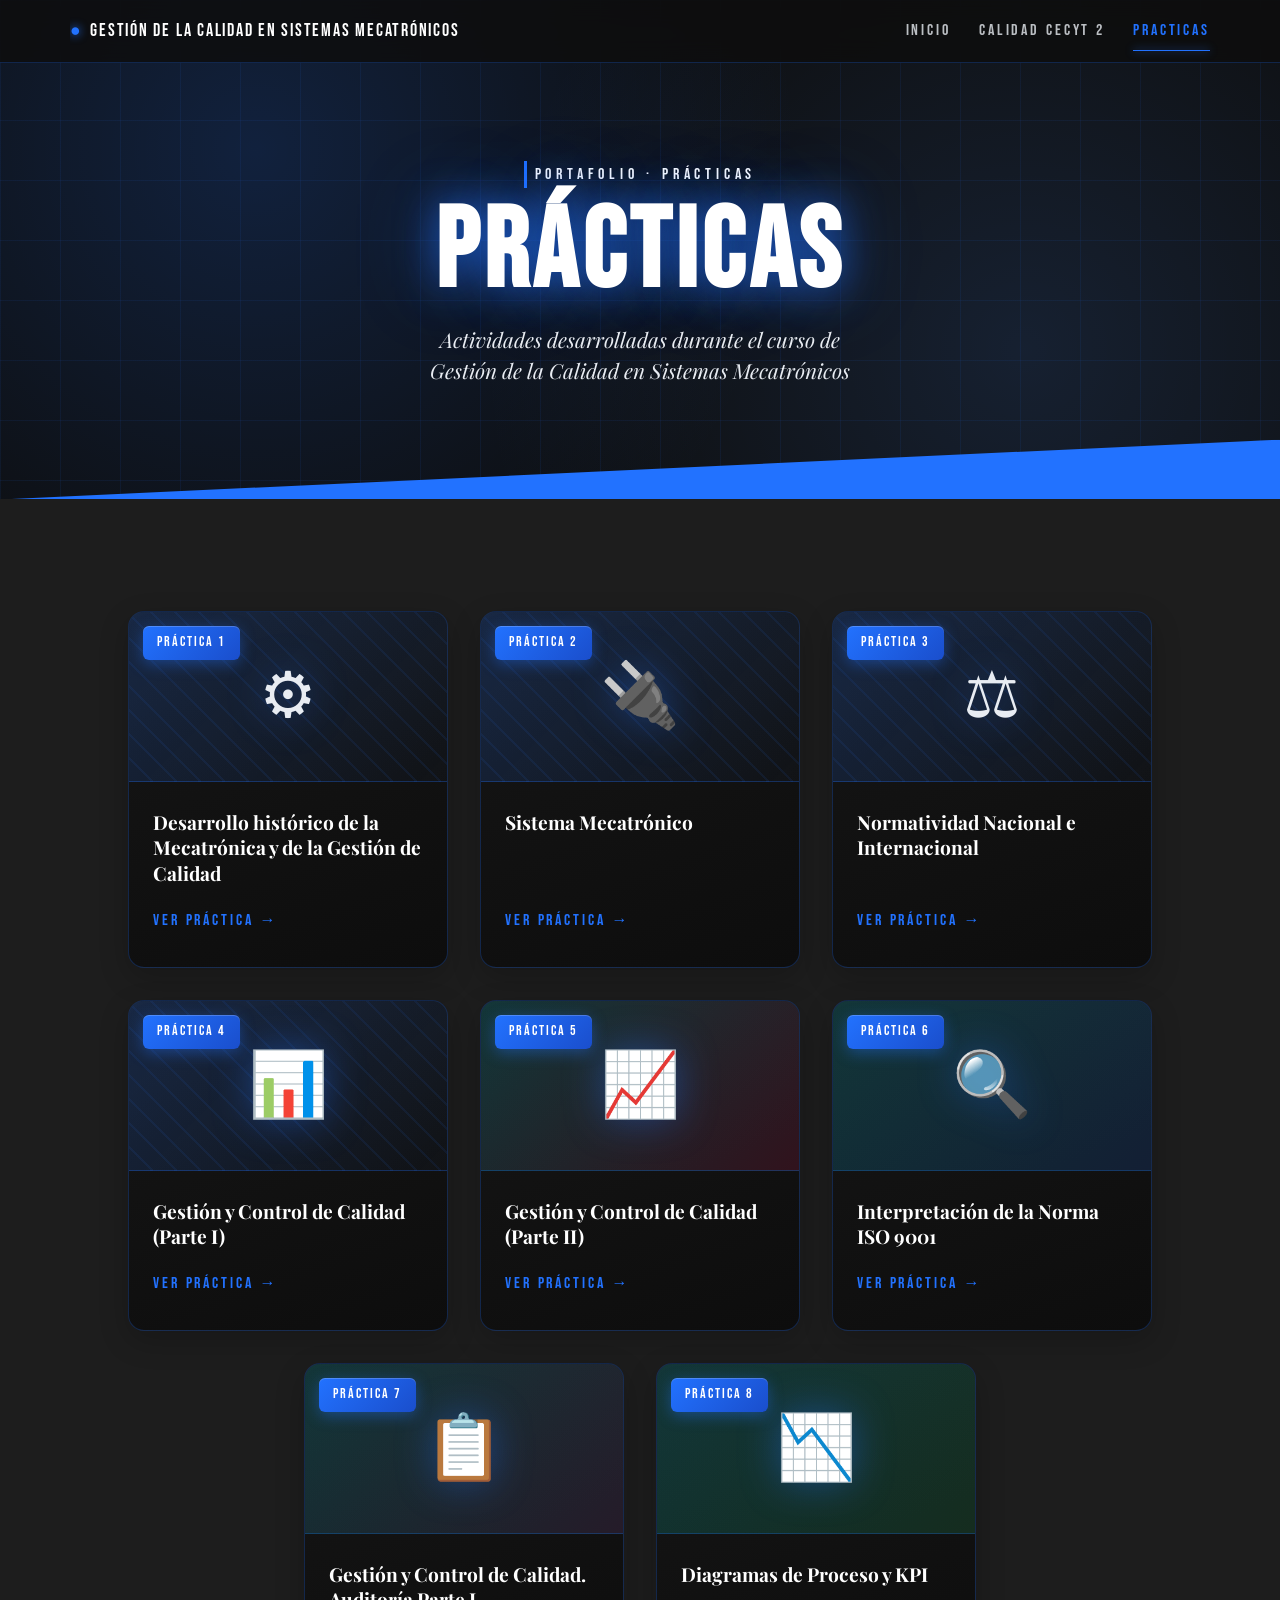
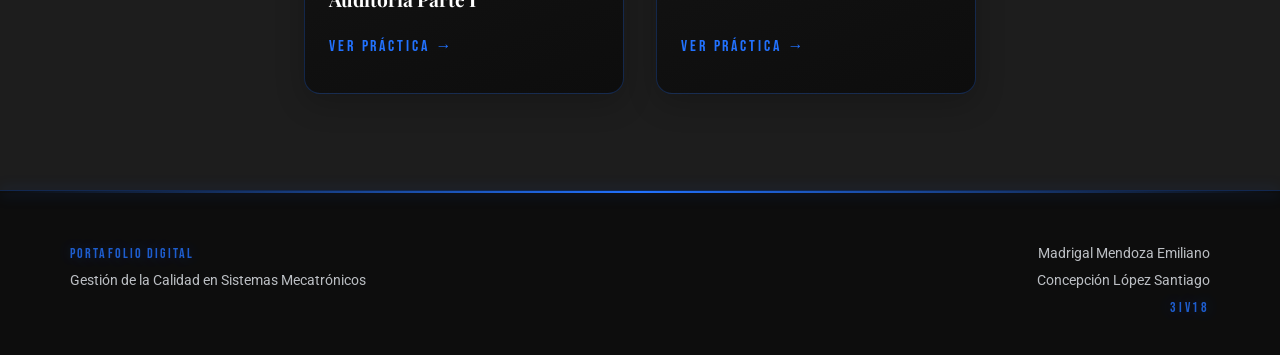
==== commit 4fded9ca: "Update index.html" ====
--- a/index.html
+++ b/index.html
@@ -3,187 +3,160 @@
 <head>
   <meta charset="UTF-8">
   <meta name="viewport" content="width=device-width, initial-scale=1.0">
-  <title>Gestión de la Calidad en Sistemas Mecatrónicos | Portafolio</title>
-  <meta name="description" content="Portafolio digital de la unidad de aprendizaje Gestión de la Calidad en Sistemas Mecatrónicos - CECyT No. 2 Miguel Bernard">
+  <title>Prácticas | Portafolio Gestión de la Calidad</title>
+  <meta name="description" content="Prácticas del curso de Gestión de la Calidad en Sistemas Mecatrónicos - CECyT No. 2">
   <link rel="stylesheet" href="css/styles.css">
   <link rel="preconnect" href="https://fonts.googleapis.com">
   <link rel="preconnect" href="https://fonts.gstatic.com" crossorigin>
   <link href="https://fonts.googleapis.com/css2?family=Bebas+Neue&family=Playfair+Display:wght@400;600;700;900&family=Roboto:wght@300;400;500;700&display=swap" rel="stylesheet">
+  <style>
+    /* Estilo local para centrar las tarjetas */
+    .practices-grid {
+      display: flex;
+      flex-wrap: wrap;
+      justify-content: center;
+      gap: 2rem;
+      margin-top: 1rem;
+    }
+    .practice-card {
+      width: 100%;
+      max-width: 320px; /* Tamaño fijo para que se vean simétricas */
+    }
+  </style>
 </head>
 <body>
 
 <div class="scroll-progress" id="scrollProgress"></div>
 
-<!-- ===== NAV FIJO ===== -->
 <nav class="top-nav">
   <div class="container">
     <a href="index.html" class="brand">Gestión de la Calidad en Sistemas Mecatrónicos</a>
     <div class="links">
       <a href="index.html">Inicio</a>
-      <a href="cecyt2.html">CALIDAD CECYT 2</a> <!-- NUEVO BOTÓN -->
-      <a href="practicas.html">PRACTICAS</a>
+      <a href="cecyt2.html">CALIDAD CECYT 2</a>
+      <a href="practicas.html" class="active">PRACTICAS</a>
     </div>
   </div>
 </nav>
 
-<!-- ===== HERO ===== -->
-<header class="hero">
-  <div class="particles" id="particles"></div>
-
-  <div class="hero-content container">
-    <span class="hero-eyebrow reveal">CECyT No. 2 "Miguel Bernard" · IPN</span>
-    <h1 class="hero-title reveal reveal-delay-1">PORTAFOLIO</h1>
-    <p class="hero-subtitle reveal reveal-delay-2">Gestión de la Calidad<br>en Sistemas Mecatrónicos</p>
-
-    <div class="hero-info reveal reveal-delay-3">
-      <p class="info-title">Alumnos</p>
-      <p>Concepción López Santiago</p>
-      <p>Madrigal Mendoza Emiliano</p>
-    </div>
+<header class="page-hero">
+  <div class="container">
+    <span class="page-eyebrow reveal">Portafolio · Prácticas</span>
+    <h1 class="page-title reveal reveal-delay-1">PRÁCTICAS</h1>
+    <p class="page-subtitle reveal reveal-delay-2">
+      Actividades desarrolladas durante el curso de<br>
+      Gestión de la Calidad en Sistemas Mecatrónicos
+    </p>
   </div>
-
-  <div class="hero-badge reveal reveal-delay-3">
-    <div class="badge-inner">
-      <span class="badge-num">3IV18</span>
-      <span class="badge-label">Grupo</span>
-    </div>
-  </div>
-
-  <a href="#calidad" class="scroll-indicator" aria-label="Bajar">↓</a>
+  <div class="page-hero-shape"></div>
 </header>
 
 <main>
+  <section class="section practices-section">
+    <div class="container">
+      <div class="practices-grid">
 
-  <!-- ===== SECCIÓN CALIDAD ===== -->
-  <section class="section" id="calidad">
-    <div class="container">
-      <div class="section-head reveal">
-        <span class="ribbon">La Calidad</span>
-      </div>
+        <!-- PRÁCTICA 1 -->
+        <a href="practica-1.html" class="practice-card reveal">
+          <div class="practice-img practice-img-blue">
+            <span class="practice-img-icon">⚙️</span>
+            <span class="practice-img-tag">PRÁCTICA 1</span>
+          </div>
+          <div class="practice-body">
+            <h3>Desarrollo histórico de la Mecatrónica y de la Gestión de Calidad</h3>
+            <span class="practice-link">Ver práctica →</span>
+          </div>
+        </a>
 
-      <div class="split">
-        <div class="media reveal-left">
-          <img src="img/calidad.jpg" alt="Ilustración de calidad con medalla y estrellas">
-          <span class="media-tag">01 / Concepto</span>
-        </div>
-        <div class="reveal-right">
-          <h2>¿Qué es la calidad y por qué es tan importante?</h2>
-          <p>
-            Podemos definir la calidad como el cumplimiento de una serie de estándares,
-            requisitos, necesidades o características inherentes a un producto o servicio
-            que hace que este sea fiable, reproducible y que salga de acuerdo a lo
-            planeado o establecido.
-          </p>
-          <p>
-            Es importante ya que ayuda a la <strong>mejora continua</strong> mediante la
-            estandarización, la cual solamente se consigue mediante un proceso de calidad.
-            La calidad además permite que, si se hacen las cosas bien desde el principio,
-            te ahorres tiempo, costos y evitar tener que corregir errores más tarde.
-          </p>
-        </div>
+        <!-- PRÁCTICA 2 -->
+        <a href="practica-2.html" class="practice-card reveal reveal-delay-1">
+          <div class="practice-img practice-img-blue">
+            <span class="practice-img-icon">🔌</span>
+            <span class="practice-img-tag">PRÁCTICA 2</span>
+          </div>
+          <div class="practice-body">
+            <h3>Sistema Mecatrónico</h3>
+            <span class="practice-link">Ver práctica →</span>
+          </div>
+        </a>
+
+        <!-- PRÁCTICA 3 -->
+        <a href="practica-3.html" class="practice-card reveal reveal-delay-2">
+          <div class="practice-img practice-img-cream">
+            <span class="practice-img-icon">⚖️</span>
+            <span class="practice-img-tag">PRÁCTICA 3</span>
+          </div>
+          <div class="practice-body">
+            <h3>Normatividad Nacional e Internacional</h3>
+            <span class="practice-link">Ver práctica →</span>
+          </div>
+        </a>
+
+        <!-- PRÁCTICA 4 -->
+        <a href="practica-4.html" class="practice-card reveal reveal-delay-3">
+          <div class="practice-img practice-img-blue">
+            <span class="practice-img-icon">📊</span>
+            <span class="practice-img-tag">PRÁCTICA 4</span>
+          </div>
+          <div class="practice-body">
+            <h3>Gestión y Control de Calidad (Parte I)</h3>
+            <span class="practice-link">Ver práctica →</span>
+          </div>
+        </a>
+
+        <!-- PRÁCTICA 5 -->
+        <a href="practica-5.html" class="practice-card reveal reveal-delay-3">
+          <div class="practice-img practice-img-blue" style="background: linear-gradient(135deg, rgba(0, 240, 255, 0.15) 0%, rgba(233, 30, 99, 0.15) 100%);">
+            <span class="practice-img-icon">📈</span>
+            <span class="practice-img-tag">PRÁCTICA 5</span>
+          </div>
+          <div class="practice-body">
+            <h3>Gestión y Control de Calidad (Parte II)</h3>
+            <span class="practice-link">Ver práctica →</span>
+          </div>
+        </a>
+
+        <!-- PRÁCTICA 6 -->
+        <a href="practica-6.html" class="practice-card reveal reveal-delay-3">
+          <div class="practice-img practice-img-blue" style="background: linear-gradient(135deg, rgba(0, 240, 255, 0.15) 0%, rgba(34, 114, 255, 0.15) 100%);">
+            <span class="practice-img-icon">🔍</span>
+            <span class="practice-img-tag">PRÁCTICA 6</span>
+          </div>
+          <div class="practice-body">
+            <h3>Interpretación de la Norma ISO 9001</h3>
+            <span class="practice-link">Ver práctica →</span>
+          </div>
+        </a>
+
+        <!-- PRÁCTICA 7 (NUEVA) -->
+        <a href="practica-7.html" class="practice-card reveal reveal-delay-3">
+          <div class="practice-img practice-img-blue" style="background: linear-gradient(135deg, rgba(0, 240, 255, 0.15) 0%, rgba(155, 89, 182, 0.15) 100%);">
+            <span class="practice-img-icon">📋</span>
+            <span class="practice-img-tag">PRÁCTICA 7</span>
+          </div>
+          <div class="practice-body">
+            <h3>Gestión y Control de Calidad. Auditoría Parte I</h3>
+            <span class="practice-link">Ver práctica →</span>
+          </div>
+        </a>
+
+        <!-- PRÁCTICA 8 (NUEVA) -->
+        <a href="practica-8.html" class="practice-card reveal reveal-delay-3">
+          <div class="practice-img practice-img-blue" style="background: linear-gradient(135deg, rgba(0, 240, 255, 0.15) 0%, rgba(46, 204, 113, 0.15) 100%);">
+            <span class="practice-img-icon">📉</span>
+            <span class="practice-img-tag">PRÁCTICA 8</span>
+          </div>
+          <div class="practice-body">
+            <h3>Diagramas de Proceso y KPI</h3>
+            <span class="practice-link">Ver práctica →</span>
+          </div>
+        </a>
+
       </div>
     </div>
   </section>
-
-  <!-- ===== SECCIÓN ESTADÍSTICAS ===== -->
-  <section class="stats">
-    <div class="container">
-      <div class="stats-grid">
-        <div class="stat reveal">
-          <span class="num" data-target="8">0</span>
-          <span class="label">Prácticas</span>
-        </div>
-        <div class="stat reveal reveal-delay-1">
-          <span class="num" data-target="14">0</span>
-          <span class="label">Semanas</span>
-        </div>
-        <div class="stat reveal reveal-delay-2">
-          <span class="num" data-target="2">0</span>
-          <span class="label">Alumnos</span>
-        </div>
-        <div class="stat reveal reveal-delay-3">
-          <span class="num" data-target="100" data-suffix="%">0</span>
-          <span class="label">Calidad</span>
-        </div>
-      </div>
-    </div>
-  </section>
-
-  <!-- ===== SECCIÓN PROPÓSITO ===== -->
-  <section class="section section-cream">
-    <div class="container">
-      <div class="section-head reveal">
-        <span class="ribbon ribbon-amber">Propósito</span>
-      </div>
-
-      <div class="split reverse">
-        <div class="media logo reveal-right">
-          <img src="img/cecyt-logo.png" alt="Escudo del CECyT No. 2 Miguel Bernard">
-        </div>
-        <div class="reveal-left">
-          <h2>Un espacio para documentar el aprendizaje</h2>
-          <p>
-            Este espacio digital reúne las evidencias generadas en la unidad de
-            Aprendizaje de <strong>Gestión de la Calidad en Sistemas Mecatrónicos</strong>
-            en el CECyT No. 2.
-          </p>
-        </div>
-      </div>
-    </div>
-  </section>
-
-  <!-- ===== SECCIÓN TEMAS ===== -->
-  <section class="section">
-    <div class="container">
-      <div class="section-head reveal">
-        <span class="ribbon ribbon-navy">Temas del Curso</span>
-      </div>
-      <p class="section-lead reveal">Conceptos clave que se abordan en la unidad de aprendizaje.</p>
-
-      <div class="topics-grid">
-        <article class="topic-card reveal">
-          <span class="topic-num">01</span>
-          <span class="icon">📊</span>
-          <h3>Gestión de la Calidad</h3>
-          <p>Planificación, aseguramiento y mejora continua en la organización.</p>
-        </article>
-        <article class="topic-card reveal reveal-delay-1">
-          <span class="topic-num">02</span>
-          <span class="icon">🔍</span>
-          <h3>Control de la Calidad</h3>
-          <p>Inspección, medición y acción correctiva en el proceso productivo.</p>
-        </article>
-        <article class="topic-card reveal reveal-delay-2">
-          <span class="topic-num">03</span>
-          <span class="icon">📐</span>
-          <h3>Normas ISO</h3>
-          <p>Estándares internacionales y su aplicación en sistemas mecatrónicos.</p>
-        </article>
-        <article class="topic-card reveal reveal-delay-3">
-          <span class="topic-num">04</span>
-          <span class="icon">⚙️</span>
-          <h3>Procesos y Procedimientos</h3>
-          <p>Manuales de operación y estructura de una institución.</p>
-        </article>
-      </div>
-    </div>
-  </section>
-
 </main>
 
-<!-- ===== BARRA PRÁCTICAS ===== -->
-<div class="dual-action-bar">
-  <a class="action-btn btn-cecyt" href="cecyt2.html">
-    <span>Calidad en el CECyT 2</span>
-    <span class="arrow">→</span>
-  </a>
-  <a class="action-btn btn-practicas" href="practicas.html">
-    <span>Explorar Prácticas</span>
-    <span class="arrow">→</span>
-  </a>
-</div>
-
-<!-- ===== FOOTER ===== -->
 <footer class="footer">
   <div class="container">
     <div class="footer-left">
@@ -199,7 +172,6 @@
 </footer>
 
 <button class="back-top" id="backTop" aria-label="Volver arriba">↑</button>
-
 <script src="js/main.js"></script>
 </body>
 </html>
--- a/css/styles.css
+++ b/css/styles.css
@@ -871,3 +871,1402 @@
   .c-node-8 { top: 28%; left: 25%; }
   .c-node-9 { top: 15%; left: 75%; }
 }
+/* ===== BARRA DOBLE DE ACCIÓN (HOME) ===== */
+.dual-action-bar {
+  display: grid;
+  grid-template-columns: 1fr 1fr;
+  background: var(--black-deep);
+  border-top: 1px solid var(--border);
+  border-bottom: 1px solid var(--border);
+}
+
+.action-btn {
+  position: relative;
+  display: flex;
+  align-items: center;
+  justify-content: center;
+  gap: 1rem;
+  color: var(--white);
+  text-align: center;
+  padding: 2rem 1rem;
+  text-decoration: none;
+  font-family: 'Bebas Neue', sans-serif;
+  letter-spacing: 0.25em;
+  font-size: 1.4rem;
+  text-transform: uppercase;
+  overflow: hidden;
+  transition: background 0.25s;
+  border-right: 1px solid var(--border);
+}
+
+.action-btn:last-child {
+  border-right: none;
+}
+
+.action-btn::before {
+  content: "";
+  position: absolute;
+  inset: 0;
+  background: repeating-linear-gradient(-45deg, transparent 0, transparent 20px, rgba(255, 255, 255, 0.1) 20px, rgba(255, 255, 255, 0.1) 22px);
+  transition: transform 0.4s;
+}
+
+.action-btn:hover {
+  background: var(--neon);
+  box-shadow: 0 0 40px var(--neon-glow);
+}
+
+.action-btn.btn-cecyt:hover {
+  background: #e91e63; /* Rosa para diferenciarlo */
+  box-shadow: 0 0 40px rgba(233, 30, 99, 0.4);
+}
+
+.action-btn:hover::before {
+  transform: translateX(20px);
+}
+
+.action-btn span {
+  position: relative;
+  z-index: 2;
+}
+
+.action-btn .arrow {
+  font-size: 1.6rem;
+  transition: transform 0.3s;
+}
+
+.action-btn:hover .arrow {
+  transform: translateX(10px);
+}
+
+/* Responsive: en móvil se apilan uno encima del otro */
+@media (max-width: 800px) {
+  .dual-action-bar {
+    grid-template-columns: 1fr;
+  }
+  .action-btn {
+    border-right: none;
+    border-bottom: 1px solid var(--border);
+  }
+}
+/* ============================================================
+   PRACTICA 6: ESTRUCTURA ISO Y CUESTIONARIO
+   ============================================================ */
+
+/* Grid de los 10 requisitos */
+.iso-structure {
+  display: grid;
+  grid-template-columns: repeat(auto-fit, minmax(140px, 1fr));
+  gap: 1rem;
+  margin: 2rem 0;
+}
+
+.iso-block {
+  background: var(--black-soft);
+  border: 1px solid var(--border);
+  border-radius: 12px;
+  padding: 1.5rem 1rem;
+  text-align: center;
+  cursor: pointer;
+  transition: all 0.3s;
+  font-family: inherit;
+  color: inherit;
+  display: flex;
+  flex-direction: column;
+  align-items: center;
+  justify-content: center;
+  gap: 0.5rem;
+}
+
+.iso-block:hover {
+  background: var(--accent-color);
+  border-color: var(--accent-color);
+  color: var(--black-deep);
+  transform: translateY(-5px);
+  box-shadow: 0 10px 25px var(--accent-glow);
+}
+
+.iso-num {
+  font-family: 'Bebas Neue', sans-serif;
+  font-size: 1.8rem;
+  color: var(--accent-color);
+  line-height: 1;
+  transition: color 0.3s;
+}
+
+.iso-block:hover .iso-num {
+  color: var(--black-deep);
+}
+
+.iso-block h4 {
+  font-family: 'Playfair Display', serif;
+  font-size: 0.95rem;
+  font-weight: 700;
+  margin: 0;
+  line-height: 1.2;
+}
+
+/* Cuestionario */
+.quiz-container {
+  max-width: 800px;
+  margin: 0 auto;
+  display: flex;
+  flex-direction: column;
+  gap: 1.5rem;
+}
+
+.quiz-card {
+  background: var(--black-soft);
+  border: 1px solid var(--border);
+  border-radius: 16px;
+  padding: 1.5rem 2rem;
+  text-align: left;
+  transition: border-color 0.3s;
+}
+
+.quiz-card:hover {
+  border-color: var(--accent-color);
+}
+
+.quiz-card h4 {
+  font-family: 'Playfair Display', serif;
+  font-size: 1.15rem;
+  color: var(--white);
+  margin-bottom: 0.75rem;
+}
+
+.quiz-card p {
+  font-size: 0.95rem;
+  color: var(--text-muted);
+  margin-bottom: 1.5rem;
+  line-height: 1.6;
+}
+
+.btn-reveal {
+  background: transparent;
+  border: 1px solid var(--accent-color);
+  color: var(--accent-color);
+  font-family: 'Bebas Neue', sans-serif;
+  font-size: 1rem;
+  letter-spacing: 0.1em;
+  padding: 0.6rem 1.5rem;
+  border-radius: 8px;
+  cursor: pointer;
+  transition: all 0.3s;
+  width: 100%;
+}
+
+.btn-reveal:hover {
+  background: var(--accent-color);
+  color: var(--black-deep);
+  box-shadow: 0 0 15px var(--accent-glow);
+}
+
+.answer-content {
+  display: none;
+  margin-top: 1.5rem;
+  padding-top: 1.5rem;
+  border-top: 1px dashed var(--border);
+  animation: panel-in 0.3s ease;
+}
+
+.answer-content p {
+  margin-bottom: 0.5rem;
+  color: var(--text);
+}
+
+.answer-content strong {
+  color: var(--accent-color);
+}
+/* ============================================================
+   PRACTICA 6: CORE HUD ISO 9001 Y TEST INTERACTIVO
+   ============================================================ */
+
+/* ===== CORE HUD (INFOGRAFÍA) ===== */
+.iso-core-hud {
+  position: relative;
+  width: 100%;
+  max-width: 600px;
+  aspect-ratio: 1;
+  margin: 4rem auto;
+  display: flex;
+  align-items: center;
+  justify-content: center;
+}
+
+/* Anillos animados de fondo */
+.hud-ring {
+  position: absolute;
+  border-radius: 50%;
+  border: 1px dashed var(--accent-color);
+  opacity: 0.2;
+  animation: spin linear infinite;
+}
+.ring-1 { width: 300px; height: 300px; animation-duration: 20s; }
+.ring-2 { width: 450px; height: 450px; animation-duration: 35s; animation-direction: reverse; }
+.ring-3 { width: 580px; height: 580px; animation-duration: 50s; border-style: solid; opacity: 0.1; }
+
+@keyframes spin {
+  from { transform: rotate(0deg); }
+  to { transform: rotate(360deg); }
+}
+
+/* Centro (Núcleo) */
+.hud-center {
+  position: relative;
+  z-index: 10;
+  width: 130px;
+  height: 130px;
+  background: var(--black-deep);
+  border: 3px solid var(--accent-color);
+  border-radius: 50%;
+  display: flex;
+  flex-direction: column;
+  align-items: center;
+  justify-content: center;
+  box-shadow: 0 0 40px var(--accent-glow), inset 0 0 20px var(--accent-glow);
+}
+
+.hud-center .hud-icon {
+  font-size: 2.5rem;
+  margin-bottom: 0.2rem;
+  filter: drop-shadow(0 0 10px var(--accent-color));
+}
+
+.hud-center h4 {
+  font-family: 'Bebas Neue', sans-serif;
+  font-size: 1.3rem;
+  letter-spacing: 0.1em;
+  color: var(--white);
+}
+
+/* Nodos (Cláusulas) */
+.hud-node {
+  position: absolute;
+  background: var(--black-soft);
+  border: 1px solid var(--border);
+  border-radius: 8px;
+  padding: 0.5rem 0.8rem;
+  color: var(--text);
+  font-size: 0.75rem;
+  font-weight: 500;
+  cursor: pointer;
+  transition: all 0.3s;
+  display: flex;
+  align-items: center;
+  gap: 0.5rem;
+  z-index: 5;
+  box-shadow: 0 4px 10px rgba(0,0,0,0.4);
+}
+
+.hud-node span {
+  font-family: 'Bebas Neue', sans-serif;
+  font-size: 1rem;
+  color: var(--accent-color);
+}
+
+.hud-node:hover {
+  background: var(--accent-color);
+  border-color: var(--accent-color);
+  color: var(--black-deep);
+  transform: scale(1.1);
+  box-shadow: 0 0 20px var(--accent-glow);
+  z-index: 20;
+}
+
+.hud-node:hover span { color: var(--black-deep); }
+
+/* Posicionamiento matemático de los 10 nodos (Radio 220px) */
+.n-1  { top: 8%; left: 50%; transform: translateX(-50%); }
+.n-2  { top: 15%; right: 15%; }
+.n-3  { top: 35%; right: 0%; }
+.n-4  { bottom: 35%; right: 0%; }
+.n-5  { bottom: 15%; right: 15%; }
+.n-6  { bottom: 8%; left: 50%; transform: translateX(-50%); }
+.n-7  { bottom: 15%; left: 15%; }
+.n-8  { bottom: 35%; left: 0%; }
+.n-9  { top: 35%; left: 0%; }
+.n-10 { top: 15%; left: 15%; }
+
+/* Ajuste específico para los que usan translateX */
+.n-1:hover, .n-6:hover { transform: translateX(-50%) scale(1.1); }
+
+/* ===== TEST INTERACTIVO ===== */
+.quiz-container {
+  max-width: 800px;
+  margin: 0 auto;
+  display: flex;
+  flex-direction: column;
+  gap: 1.5rem;
+}
+
+.quiz-card {
+  background: var(--black-soft);
+  border: 1px solid var(--border);
+  border-radius: 16px;
+  padding: 1.5rem 2rem;
+  text-align: left;
+}
+
+.quiz-card h4 {
+  font-family: 'Playfair Display', serif;
+  font-size: 1.15rem;
+  color: var(--white);
+  margin-bottom: 1.25rem;
+}
+
+.quiz-options {
+  display: flex;
+  flex-direction: column;
+  gap: 0.75rem;
+}
+
+.q-opt {
+  background: var(--black-deep);
+  border: 1px solid var(--border);
+  border-radius: 8px;
+  padding: 1rem 1.25rem;
+  color: var(--text);
+  font-family: inherit;
+  font-size: 0.95rem;
+  text-align: left;
+  cursor: pointer;
+  transition: all 0.3s;
+}
+
+.q-opt:hover {
+  border-color: var(--accent-color);
+  background: rgba(255,255,255,0.05);
+}
+
+/* Estados de respuesta */
+.q-opt.correct {
+  background: rgba(22, 160, 133, 0.15);
+  border-color: #16a085;
+  color: #fff;
+  box-shadow: 0 0 15px rgba(22, 160, 133, 0.3);
+}
+
+.q-opt.incorrect {
+  background: rgba(231, 76, 60, 0.15);
+  border-color: #e74c3c;
+  color: #fff;
+  box-shadow: 0 0 15px rgba(231, 76, 60, 0.3);
+}
+
+/* Feedback box */
+.feedback-box {
+  margin-top: 1rem;
+  padding: 1rem;
+  border-radius: 8px;
+  font-size: 0.9rem;
+  line-height: 1.5;
+  animation: panel-in 0.3s ease;
+}
+
+.fb-ok {
+  background: rgba(22, 160, 133, 0.1);
+  border-left: 3px solid #16a085;
+  color: #d1f2eb;
+}
+.fb-ok strong { color: #1abc9c; }
+
+.fb-bad {
+  background: rgba(231, 76, 60, 0.1);
+  border-left: 3px solid #e74c3c;
+  color: #fadbd8;
+}
+.fb-bad strong { color: #e74c3c; }
+
+/* Responsive para el HUD */
+@media (max-width: 800px) {
+  .iso-core-hud { aspect-ratio: auto; height: 400px; }
+  .ring-1 { width: 200px; height: 200px; }
+  .ring-2 { width: 300px; height: 300px; }
+  .ring-3 { width: 380px; height: 380px; }
+  .hud-center { width: 100px; height: 100px; }
+  .hud-center .hud-icon { font-size: 1.8rem; }
+  .hud-center h4 { font-size: 1rem; }
+  .hud-node { font-size: 0.65rem; padding: 0.3rem 0.5rem; }
+  
+  /* Reajustar posiciones en móvil */
+  .n-1 { top: 0; }
+  .n-2 { top: 10%; right: 5%; }
+  .n-3 { top: 40%; right: 0; }
+  .n-4 { bottom: 40%; right: 0; }
+  .n-5 { bottom: 10%; right: 5%; }
+  .n-6 { bottom: 0; }
+  .n-7 { bottom: 10%; left: 5%; }
+  .n-8 { bottom: 40%; left: 0; }
+  .n-9 { top: 40%; left: 0; }
+  .n-10 { top: 10%; left: 5%; }
+}
+/* ============================================================
+   PÁGINA ISO 9001: COMPONENTES ESPECÍFICOS
+   ============================================================ */
+
+/* Grid HLS */
+.hls-grid {
+  display: grid;
+  grid-template-columns: repeat(auto-fit, minmax(120px, 1fr));
+  gap: 0.5rem;
+  margin: 2rem 0;
+}
+
+.hls-item {
+  background: var(--black-deep);
+  border: 1px solid var(--border);
+  padding: 1rem 0.5rem;
+  text-align: center;
+  border-radius: 8px;
+  font-family: 'Bebas Neue', sans-serif;
+  font-size: 1rem;
+  letter-spacing: 0.05em;
+  color: var(--text-muted);
+  transition: all 0.3s;
+}
+
+.hls-item.active-hls {
+  background: rgba(34, 114, 255, 0.1);
+  border-color: var(--neon);
+  color: var(--neon-bright);
+  box-shadow: 0 0 15px var(--neon-glow);
+}
+
+/* Tarjetas de Cláusulas */
+.clausula-grid {
+  display: grid;
+  grid-template-columns: repeat(auto-fit, minmax(280px, 1fr));
+  gap: 1.5rem;
+  margin: 2rem 0;
+}
+
+.clausula-card {
+  background: var(--black-soft);
+  border-left: 4px solid var(--neon);
+  border-radius: 0 12px 12px 0;
+  padding: 1.5rem;
+  transition: transform 0.3s;
+}
+
+.clausula-card:hover {
+  transform: translateX(5px);
+  background: var(--black-deep);
+}
+
+.clausula-card h4 {
+  font-family: 'Playfair Display', serif;
+  font-size: 1.2rem;
+  color: var(--white);
+  margin-bottom: 1rem;
+}
+
+.clausula-card ul {
+  padding-left: 1.2rem;
+  color: var(--text-muted);
+  font-size: 0.95rem;
+  line-height: 1.6;
+}
+
+.clausula-card p {
+  color: var(--text-muted);
+  font-size: 0.95rem;
+  line-height: 1.6;
+  margin: 0;
+}
+
+/* Acordeones (Términos y Sub-cláusulas) */
+.iso-accordion {
+  display: flex;
+  flex-direction: column;
+  gap: 1rem;
+  margin: 2rem 0;
+}
+
+.iso-accordion details {
+  background: var(--black-soft);
+  border: 1px solid var(--border);
+  border-radius: 12px;
+  overflow: hidden;
+  transition: all 0.3s;
+}
+
+.iso-accordion details[open] {
+  border-color: var(--neon);
+  box-shadow: 0 0 20px var(--neon-glow);
+}
+
+.iso-accordion summary {
+  padding: 1.25rem 1.5rem;
+  cursor: pointer;
+  font-family: 'Bebas Neue', sans-serif;
+  font-size: 1.2rem;
+  letter-spacing: 0.1em;
+  color: var(--white);
+  background: var(--black-deep);
+  list-style: none;
+  display: flex;
+  justify-content: space-between;
+  align-items: center;
+  transition: background 0.3s;
+}
+
+.iso-accordion summary::-webkit-details-marker {
+  display: none;
+}
+
+.iso-accordion summary::after {
+  content: "+";
+  font-size: 1.5rem;
+  color: var(--neon);
+  transition: transform 0.3s;
+}
+
+.iso-accordion details[open] summary::after {
+  content: "−";
+  transform: rotate(180deg);
+}
+
+.iso-accordion summary:hover {
+  background: rgba(34, 114, 255, 0.1);
+}
+
+.acc-content {
+  padding: 1.5rem;
+  border-top: 1px solid var(--border);
+  background: var(--black-soft);
+}
+
+.acc-content p {
+  margin-bottom: 0.8rem;
+  font-size: 0.95rem;
+  color: var(--text-muted);
+}
+
+.acc-content p:last-child {
+  margin-bottom: 0;
+}
+
+.acc-content strong {
+  color: var(--neon-bright);
+}
+/* ============================================================
+   PRÁCTICA 7: TEMA MADRIGAL + COMPONENTES DE AUDITORÍA
+   ============================================================ */
+
+/* ===== TEMA MADRIGAL (Cian) — mirror de theme-emiliano ===== */
+.theme-madrigal { --accent-color: #00f0ff; --accent-glow: rgba(0, 240, 255, 0.4); }
+.theme-madrigal .page-hero-shape { background: var(--accent-color); box-shadow: 0 0 30px var(--accent-glow); }
+.theme-madrigal .subtitle-accent { color: #00f0ff; border-color: #00f0ff; background: rgba(0, 240, 255, 0.1); }
+.theme-madrigal .giant-number { -webkit-text-stroke: 2px #00f0ff; }
+.theme-madrigal .tab-btn.active { background: #00f0ff; border-color: #00f0ff; color: #000; box-shadow: 0 0 20px var(--accent-glow); }
+.theme-madrigal .content-label { color: #00f0ff; border-color: #00f0ff; }
+.theme-madrigal .emi-box,
+.theme-madrigal .mad-box { border-left-color: #00f0ff; box-shadow: 0 0 30px rgba(0,240,255,0.1); }
+.theme-madrigal .nc-badge { color: #00f0ff; border-color: #00f0ff; }
+
+/* Card de selección Madrigal */
+.card-madrigal:hover { border-color: #00f0ff; box-shadow: 0 20px 50px rgba(0, 240, 255, 0.3); }
+.card-madrigal .selection-role { background: rgba(0, 240, 255, 0.15); color: #00f0ff; }
+
+/* ===== NO CONFORMIDAD (NC) ===== */
+.nc-header {
+  display: flex;
+  justify-content: space-between;
+  align-items: center;
+  margin-bottom: 1rem;
+}
+.nc-badge {
+  font-family: 'Bebas Neue', sans-serif;
+  font-size: 1.2rem;
+  color: var(--accent-color, var(--neon));
+  letter-spacing: 0.1em;
+  background: rgba(255,255,255,0.05);
+  padding: 0.3rem 0.8rem;
+  border-radius: 6px;
+  border: 1px solid var(--accent-color, var(--neon));
+}
+.nc-para {
+  font-size: 0.85rem;
+  color: var(--text-muted);
+  font-weight: 500;
+}
+.nc-clausula {
+  margin-top: 1rem;
+  padding: 0.8rem 1rem;
+  background: rgba(231, 76, 60, 0.08);
+  border-left: 3px solid #e74c3c;
+  border-radius: 0 8px 8px 0;
+  font-size: 0.9rem;
+  color: var(--text);
+  line-height: 1.5;
+}
+.nc-clausula strong { color: #e74c3c; }
+
+/* ===== INFOGRAFÍAS DE AUDITORÍA ===== */
+.audit-concept-grid {
+  display: grid;
+  grid-template-columns: repeat(auto-fit, minmax(200px, 1fr));
+  gap: 1.5rem;
+  margin: 2rem 0;
+}
+.audit-concept-card {
+  background: var(--black-soft);
+  border: 1px solid var(--border);
+  border-radius: 16px;
+  padding: 2rem 1.5rem;
+  text-align: center;
+  transition: all 0.3s;
+}
+.audit-concept-card:hover {
+  border-color: var(--accent-color, var(--neon));
+  transform: translateY(-5px);
+  box-shadow: 0 10px 25px rgba(0,0,0,0.3);
+}
+.audit-icon { font-size: 2.5rem; display: block; margin-bottom: 1rem; }
+.audit-concept-card h4 {
+  font-family: 'Playfair Display', serif;
+  font-size: 1.2rem;
+  color: var(--accent-color, var(--neon));
+  margin-bottom: 0.75rem;
+}
+.audit-concept-card p {
+  font-size: 0.9rem;
+  color: var(--text-muted);
+  line-height: 1.6;
+}
+
+/* ===== FASES DE AUDITORÍA ===== */
+.audit-phases {
+  display: grid;
+  grid-template-columns: repeat(auto-fit, minmax(180px, 1fr));
+  gap: 1.5rem;
+  margin: 2rem 0;
+}
+.audit-phase {
+  background: var(--black-soft);
+  border: 1px solid var(--border);
+  border-radius: 16px;
+  padding: 2rem 1.5rem;
+  text-align: center;
+  position: relative;
+  transition: all 0.3s;
+}
+.audit-phase:hover {
+  border-color: var(--accent-color, var(--neon));
+  transform: translateY(-5px);
+}
+.phase-num {
+  position: absolute;
+  top: 1rem;
+  right: 1rem;
+  font-family: 'Bebas Neue', sans-serif;
+  font-size: 1.5rem;
+  color: var(--accent-color, var(--neon));
+  opacity: 0.4;
+}
+.phase-icon { font-size: 2.2rem; display: block; margin-bottom: 1rem; }
+.audit-phase h4 {
+  font-family: 'Playfair Display', serif;
+  font-size: 1.1rem;
+  color: var(--accent-color, var(--neon));
+  margin-bottom: 0.5rem;
+}
+.audit-phase p {
+  font-size: 0.85rem;
+  color: var(--text-muted);
+  line-height: 1.5;
+}
+
+/* ===== INFOGRAFÍA BLOCK ===== */
+.infografia-block {
+  background: var(--black-soft);
+  border: 1px solid var(--border);
+  border-radius: 16px;
+  padding: 2rem;
+  margin: 2rem 0;
+}
+.infografia-head {
+  text-align: center;
+  margin-bottom: 2rem;
+  padding-bottom: 1rem;
+  border-bottom: 1px solid var(--border);
+}
+.fig-label {
+  display: inline-block;
+  font-family: 'Bebas Neue', sans-serif;
+  font-size: 0.9rem;
+  letter-spacing: 0.2em;
+  color: var(--accent-color, var(--neon));
+  margin-bottom: 0.5rem;
+}
+.infografia-head h3 {
+  font-family: 'Playfair Display', serif;
+  font-size: 1.4rem;
+  color: var(--white);
+  font-weight: 700;
+}
+
+/* ===== CONCLUSIÓN EN EQUIPO ===== */
+.team-conclusion-section {
+  border-top: 1px solid var(--border);
+  padding: 4rem 0;
+  background: var(--black-soft);
+}
+.team-conclusion-section .container-narrow { width: min(960px, 94%); }
+.team-conclusion-section .content-label,
+.team-conclusion-section .content-title { text-align: center; display: block; margin-inline: auto; }
+.team-conclusion-box {
+  background: var(--black-deep);
+  border: 2px solid var(--neon);
+  border-radius: 20px;
+  padding: 3rem;
+  box-shadow: 0 0 40px var(--neon-glow);
+  margin-top: 2rem;
+  max-width: 820px;
+  margin-inline: auto;
+}
+.team-conclusion-box p {
+  font-size: 1.02rem;
+  line-height: 1.85;
+  color: var(--text);
+  margin-bottom: 1.5rem;
+  text-align: left;
+}
+.team-conclusion-box p:last-child { margin-bottom: 0; }
+.team-conclusion-box strong { color: var(--neon-bright); }
+
+/* Responsive */
+@media (max-width: 768px) {
+  .audit-concept-grid,
+  .audit-phases { grid-template-columns: 1fr; }
+  .team-conclusion-box { padding: 1.5rem; }
+  .infografia-block { padding: 1.25rem; }
+}
+/* ============================================================
+   SUPER INFOGRAFÍAS - PRÁCTICA 7
+   ============================================================ */
+
+/* ===== CONTENEDOR BASE ===== */
+.super-info {
+  position: relative;
+  background: linear-gradient(160deg, var(--black-soft) 0%, var(--black-deep) 100%);
+  border: 1px solid var(--border);
+  border-radius: 24px;
+  padding: 3rem 2rem 2.5rem;
+  margin: 3rem 0;
+  overflow: hidden;
+  isolation: isolate;
+}
+
+.super-info__bg-grid {
+  position: absolute;
+  inset: 0;
+  background-image:
+    linear-gradient(rgba(0, 240, 255, 0.04) 1px, transparent 1px),
+    linear-gradient(90deg, rgba(0, 240, 255, 0.04) 1px, transparent 1px);
+  background-size: 40px 40px;
+  pointer-events: none;
+  z-index: 0;
+}
+
+.super-info__particles { position: absolute; inset: 0; pointer-events: none; z-index: 1; }
+.sp {
+  position: absolute;
+  width: 6px; height: 6px;
+  border-radius: 50%;
+  background: var(--accent-color, var(--neon));
+  box-shadow: 0 0 12px var(--accent-glow, var(--neon-glow));
+  animation: sp-float 8s ease-in-out infinite;
+}
+.sp-1 { top: 12%; left: 8%; animation-delay: 0s; }
+.sp-2 { top: 25%; right: 10%; animation-delay: 1.2s; width: 4px; height: 4px; }
+.sp-3 { bottom: 30%; left: 15%; animation-delay: 2.4s; }
+.sp-4 { top: 60%; right: 20%; animation-delay: 3.6s; width: 5px; height: 5px; }
+.sp-5 { bottom: 15%; right: 8%; animation-delay: 4.8s; }
+.sp-6 { top: 45%; left: 5%; animation-delay: 6s; width: 3px; height: 3px; }
+
+@keyframes sp-float {
+  0%, 100% { transform: translateY(0) scale(1); opacity: 0.4; }
+  50% { transform: translateY(-20px) scale(1.3); opacity: 1; }
+}
+
+.super-info__head {
+  position: relative;
+  z-index: 2;
+  text-align: center;
+  margin-bottom: 2.5rem;
+}
+.super-info__kicker {
+  display: inline-block;
+  font-family: 'Bebas Neue', sans-serif;
+  font-size: 0.85rem;
+  letter-spacing: 0.3em;
+  color: var(--accent-color, var(--neon));
+  margin-bottom: 0.75rem;
+  text-shadow: 0 0 15px var(--accent-glow, var(--neon-glow));
+}
+.super-info__title {
+  font-family: 'Playfair Display', serif;
+  font-size: clamp(1.5rem, 3vw, 2.2rem);
+  color: var(--white);
+  font-weight: 700;
+  margin-bottom: 0.5rem;
+}
+.super-info__sub {
+  font-size: 0.9rem;
+  color: var(--text-muted);
+  letter-spacing: 0.1em;
+  text-transform: uppercase;
+}
+
+.super-info__legend {
+  position: relative;
+  z-index: 2;
+  display: flex;
+  justify-content: center;
+  flex-wrap: wrap;
+  gap: 1.5rem;
+  margin-top: 2rem;
+  padding-top: 1.5rem;
+  border-top: 1px dashed var(--border);
+  font-size: 0.8rem;
+  color: var(--text-muted);
+}
+.legend-item { display: inline-flex; align-items: center; gap: 0.5rem; }
+.legend-dot {
+  width: 10px; height: 10px;
+  border-radius: 50%;
+  box-shadow: 0 0 8px currentColor;
+}
+
+/* ============================================
+   INFOGRAFÍA 1: DIAGRAMA RADIAL
+   ============================================ */
+.radial-diagram {
+  position: relative;
+  width: 100%;
+  max-width: 700px;
+  aspect-ratio: 1;
+  margin: 0 auto;
+  z-index: 2;
+}
+
+.radial-svg {
+  position: absolute;
+  inset: 0;
+  width: 100%;
+  height: 100%;
+  pointer-events: none;
+  animation: radial-rotate 60s linear infinite;
+}
+@keyframes radial-rotate {
+  to { transform: rotate(360deg); }
+}
+
+/* Centro */
+.radial-center {
+  position: absolute;
+  top: 50%; left: 50%;
+  transform: translate(-50%, -50%);
+  z-index: 10;
+}
+.radial-center__ring {
+  position: absolute;
+  inset: -25px;
+  border-radius: 50%;
+  border: 2px solid var(--accent-color, var(--neon));
+  opacity: 0.4;
+  animation: center-pulse 3s ease-in-out infinite;
+}
+@keyframes center-pulse {
+  0%, 100% { transform: scale(1); opacity: 0.4; }
+  50% { transform: scale(1.15); opacity: 0.15; }
+}
+.radial-center__inner {
+  width: 150px; height: 150px;
+  border-radius: 50%;
+  background: radial-gradient(circle at 30% 30%, var(--black-soft), var(--black-deep));
+  border: 3px solid var(--accent-color, var(--neon));
+  display: flex;
+  flex-direction: column;
+  align-items: center;
+  justify-content: center;
+  text-align: center;
+  box-shadow: 0 0 50px var(--accent-glow, var(--neon-glow)), inset 0 0 30px rgba(0, 240, 255, 0.15);
+}
+.radial-center__icon {
+  font-size: 2.5rem;
+  filter: drop-shadow(0 0 10px var(--accent-color, var(--neon)));
+  margin-bottom: 0.25rem;
+}
+.radial-center__label {
+  font-family: 'Bebas Neue', sans-serif;
+  font-size: 1.1rem;
+  letter-spacing: 0.1em;
+  color: var(--white);
+}
+.radial-center__sublabel {
+  font-family: 'Bebas Neue', sans-serif;
+  font-size: 0.75rem;
+  letter-spacing: 0.2em;
+  color: var(--accent-color, var(--neon));
+}
+
+/* Nodos orbitales */
+.radial-node {
+  position: absolute;
+  width: 130px;
+  background: var(--black-soft);
+  border: 1.5px solid var(--border);
+  border-radius: 16px;
+  padding: 1rem 0.75rem;
+  cursor: pointer;
+  display: flex;
+  flex-direction: column;
+  align-items: center;
+  gap: 0.35rem;
+  text-align: center;
+  font-family: inherit;
+  color: var(--text);
+  transition: all 0.4s cubic-bezier(0.2, 0.9, 0.3, 1.2);
+  z-index: 5;
+  transform: translate(-50%, -50%);
+  box-shadow: 0 8px 25px rgba(0,0,0,0.4);
+}
+
+.radial-node::before {
+  content: "";
+  position: absolute;
+  inset: -2px;
+  border-radius: 16px;
+  background: linear-gradient(135deg, var(--accent-color, var(--neon)), transparent, var(--accent-color, var(--neon)));
+  opacity: 0;
+  z-index: -1;
+  transition: opacity 0.3s;
+}
+
+.radial-node:hover {
+  border-color: var(--accent-color, var(--neon));
+  background: var(--black-deep);
+  transform: translate(-50%, -50%) scale(1.1);
+  box-shadow: 0 0 30px var(--accent-glow, var(--neon-glow));
+}
+.radial-node:hover::before { opacity: 0.3; }
+
+.rn-num {
+  position: absolute;
+  top: -10px; left: -10px;
+  width: 26px; height: 26px;
+  border-radius: 50%;
+  background: var(--accent-color, var(--neon));
+  color: var(--black-deep);
+  font-family: 'Bebas Neue', sans-serif;
+  font-size: 0.85rem;
+  display: flex;
+  align-items: center;
+  justify-content: center;
+  font-weight: 700;
+  box-shadow: 0 0 15px var(--accent-glow, var(--neon-glow));
+  z-index: 2;
+}
+.rn-icon {
+  font-size: 1.8rem;
+  filter: drop-shadow(0 0 8px var(--accent-glow, var(--neon-glow)));
+}
+.rn-title {
+  font-family: 'Bebas Neue', sans-serif;
+  font-size: 0.85rem;
+  letter-spacing: 0.1em;
+  color: var(--white);
+  line-height: 1.2;
+}
+
+/* Posiciones orbitales (radio 260px en 700x700) */
+.rn-1 { top: 12%; left: 50%; }   /* 350, 90 */
+.rn-2 { top: 31%; left: 82%; }   /* 575, 220 */
+.rn-3 { top: 68%; left: 82%; }   /* 575, 480 */
+.rn-4 { top: 87%; left: 50%; }   /* 350, 610 */
+.rn-5 { top: 68%; left: 18%; }   /* 125, 480 */
+.rn-6 { top: 31%; left: 18%; }   /* 125, 220 */
+
+/* ============================================
+   INFOGRAFÍA 2: FLUJO DE FASES
+   ============================================ */
+.super-info--flow {
+  background: linear-gradient(160deg, var(--black-deep) 0%, #1a1a2e 100%);
+}
+
+/* Barra de progreso */
+.flow-progress {
+  position: relative;
+  z-index: 2;
+  height: 6px;
+  background: rgba(255,255,255,0.08);
+  border-radius: 3px;
+  margin-bottom: 3rem;
+  overflow: visible;
+}
+.flow-progress__bar {
+  height: 100%;
+  width: 0%;
+  background: linear-gradient(90deg, #00f0ff, #e91e63, #16a085, #f39c12);
+  border-radius: 3px;
+  transition: width 1s ease;
+  box-shadow: 0 0 15px var(--accent-glow, var(--neon-glow));
+}
+.flow-progress__marks {
+  position: absolute;
+  top: -14px; left: 0; right: 0;
+  display: flex;
+  justify-content: space-between;
+}
+.fp-mark {
+  width: 34px; height: 34px;
+  border-radius: 50%;
+  background: var(--black-deep);
+  border: 2px solid var(--border);
+  color: var(--text-muted);
+  font-family: 'Bebas Neue', sans-serif;
+  font-size: 0.85rem;
+  display: flex;
+  align-items: center;
+  justify-content: center;
+  transition: all 0.3s;
+}
+.fp-mark.active {
+  background: var(--accent-color, var(--neon));
+  border-color: var(--accent-color, var(--neon));
+  color: var(--black-deep);
+  box-shadow: 0 0 20px var(--accent-glow, var(--neon-glow));
+}
+
+/* Grid de fases */
+.flow-cards {
+  position: relative;
+  z-index: 2;
+  display: flex;
+  align-items: stretch;
+  justify-content: center;
+  gap: 0.5rem;
+  flex-wrap: wrap;
+}
+
+.flow-card {
+  position: relative;
+  flex: 1 1 180px;
+  max-width: 220px;
+  background: var(--black-soft);
+  border: 2px solid var(--border);
+  border-radius: 20px;
+  padding: 2rem 1.25rem 1.25rem;
+  cursor: pointer;
+  text-align: left;
+  font-family: inherit;
+  color: var(--text);
+  transition: all 0.4s cubic-bezier(0.2, 0.9, 0.3, 1.2);
+  overflow: hidden;
+  display: flex;
+  flex-direction: column;
+  gap: 0.5rem;
+}
+
+.flow-card:hover {
+  transform: translateY(-10px) scale(1.03);
+  box-shadow: 0 20px 50px rgba(0,0,0,0.5), 0 0 40px var(--card-glow, var(--accent-glow, var(--neon-glow)));
+  border-color: var(--card-accent, var(--accent-color, var(--neon)));
+}
+
+.fc-1 { --card-accent: #00f0ff; --card-glow: rgba(0, 240, 255, 0.4); }
+.fc-2 { --card-accent: #e91e63; --card-glow: rgba(233, 30, 99, 0.4); }
+.fc-3 { --card-accent: #16a085; --card-glow: rgba(22, 160, 133, 0.4); }
+.fc-4 { --card-accent: #f39c12; --card-glow: rgba(243, 156, 18, 0.4); }
+
+.fc-stripe {
+  position: absolute;
+  top: 0; left: 0; right: 0;
+  height: 5px;
+  background: var(--card-accent);
+  box-shadow: 0 0 15px var(--card-glow);
+}
+
+.fc-num {
+  position: absolute;
+  top: 0.75rem; right: 1rem;
+  font-family: 'Bebas Neue', sans-serif;
+  font-size: 2.5rem;
+  color: var(--card-accent);
+  opacity: 0.15;
+  line-height: 1;
+}
+.fc-icon {
+  font-size: 2.8rem;
+  filter: drop-shadow(0 0 15px var(--card-glow));
+  margin-bottom: 0.5rem;
+  display: block;
+}
+.fc-title {
+  font-family: 'Playfair Display', serif;
+  font-size: 1.15rem;
+  color: var(--white);
+  font-weight: 700;
+  margin-bottom: 0.5rem;
+}
+.fc-desc {
+  font-size: 0.82rem;
+  color: var(--text-muted);
+  line-height: 1.5;
+  flex-grow: 1;
+}
+.fc-tag {
+  display: inline-block;
+  margin-top: 0.5rem;
+  font-family: 'Bebas Neue', sans-serif;
+  font-size: 0.7rem;
+  letter-spacing: 0.15em;
+  color: var(--card-accent);
+  background: rgba(255,255,255,0.05);
+  border: 1px solid var(--card-accent);
+  padding: 0.2rem 0.6rem;
+  border-radius: 999px;
+  align-self: flex-start;
+}
+.fc-cta {
+  font-family: 'Bebas Neue', sans-serif;
+  font-size: 0.85rem;
+  letter-spacing: 0.15em;
+  color: var(--card-accent);
+  margin-top: 0.5rem;
+  transition: letter-spacing 0.3s;
+}
+.flow-card:hover .fc-cta {
+  letter-spacing: 0.25em;
+  text-shadow: 0 0 10px var(--card-glow);
+}
+
+/* Flechas entre fases */
+.flow-arrow {
+  display: flex;
+  align-items: center;
+  color: var(--text-muted);
+  width: 40px;
+  flex-shrink: 0;
+  opacity: 0.6;
+}
+.flow-arrow svg {
+  width: 100%;
+  height: 30px;
+  animation: arrow-pulse 2s ease-in-out infinite;
+}
+@keyframes arrow-pulse {
+  0%, 100% { opacity: 0.4; transform: translateX(0); }
+  50% { opacity: 1; transform: translateX(4px); }
+}
+
+/* Resultado final */
+.flow-result {
+  position: relative;
+  z-index: 2;
+  margin-top: 2.5rem;
+  padding: 1.25rem 1.5rem;
+  background: rgba(0, 240, 255, 0.08);
+  border: 1.5px solid var(--accent-color, var(--neon));
+  border-radius: 16px;
+  display: flex;
+  align-items: center;
+  gap: 1rem;
+  color: var(--text);
+  font-size: 0.95rem;
+  box-shadow: 0 0 30px var(--accent-glow, var(--neon-glow));
+}
+.flow-result__icon {
+  font-size: 2rem;
+  filter: drop-shadow(0 0 10px var(--accent-color, var(--neon)));
+}
+.flow-result strong { color: var(--accent-color, var(--neon)); }
+
+/* ============================================
+   MODALES DE LAS SUPER INFOGRAFÍAS
+   ============================================ */
+.super-modal-source { display: none; }
+
+/* ============================================
+   RESPONSIVE
+   ============================================ */
+@media (max-width: 900px) {
+  .radial-diagram { max-width: 100%; }
+  .radial-node { width: 95px; padding: 0.6rem 0.4rem; }
+  .rn-icon { font-size: 1.3rem; }
+  .rn-title { font-size: 0.7rem; }
+  .rn-num { width: 22px; height: 22px; font-size: 0.75rem; }
+  .radial-center__inner { width: 110px; height: 110px; }
+  .radial-center__icon { font-size: 1.8rem; }
+  .radial-center__label { font-size: 0.85rem; }
+  .radial-center__sublabel { font-size: 0.6rem; }
+
+  .flow-cards { flex-direction: column; }
+  .flow-card { max-width: 100%; flex-basis: auto; }
+  .flow-arrow { transform: rotate(90deg); width: 60px; margin: 0 auto; }
+}
+
+@media (max-width: 600px) {
+  .super-info { padding: 1.5rem 1rem; }
+  .super-info__title { font-size: 1.3rem; }
+  .radial-node { width: 75px; padding: 0.4rem 0.25rem; }
+  .rn-icon { font-size: 1rem; }
+  .rn-title { font-size: 0.6rem; }
+  .rn-num { width: 18px; height: 18px; font-size: 0.65rem; top: -8px; left: -8px; }
+  .radial-center__inner { width: 85px; height: 85px; }
+  .radial-center__icon { font-size: 1.4rem; }
+  .radial-center__label { font-size: 0.7rem; }
+  .radial-center__sublabel { font-size: 0.5rem; }
+}
+/* ============================================================
+   PÁGINA ISO 9001: COMPONENTES ESPECÍFICOS
+   ============================================================ */
+
+/* Grid HLS */
+.hls-grid {
+  display: grid;
+  grid-template-columns: repeat(auto-fit, minmax(120px, 1fr));
+  gap: 0.5rem;
+  margin: 2rem 0;
+}
+
+.hls-item {
+  background: var(--black-deep);
+  border: 1px solid var(--border);
+  padding: 1rem 0.5rem;
+  text-align: center;
+  border-radius: 8px;
+  font-family: 'Bebas Neue', sans-serif;
+  font-size: 1rem;
+  letter-spacing: 0.05em;
+  color: var(--text-muted);
+  transition: all 0.3s;
+}
+
+.hls-item.active-hls {
+  background: rgba(34, 114, 255, 0.1);
+  border-color: var(--neon);
+  color: var(--neon-bright);
+  box-shadow: 0 0 15px var(--neon-glow);
+}
+
+/* Tarjetas de Cláusulas */
+.clausula-grid {
+  display: grid;
+  grid-template-columns: repeat(auto-fit, minmax(280px, 1fr));
+  gap: 1.5rem;
+  margin: 2rem 0;
+}
+
+.clausula-card {
+  background: var(--black-soft);
+  border-left: 4px solid var(--neon);
+  border-radius: 0 12px 12px 0;
+  padding: 1.5rem;
+  transition: transform 0.3s;
+}
+
+.clausula-card:hover {
+  transform: translateX(5px);
+  background: var(--black-deep);
+}
+
+.clausula-card h4 {
+  font-family: 'Playfair Display', serif;
+  font-size: 1.2rem;
+  color: var(--white);
+  margin-bottom: 1rem;
+}
+
+.clausula-card ul {
+  padding-left: 1.2rem;
+  color: var(--text-muted);
+  font-size: 0.95rem;
+  line-height: 1.6;
+}
+
+.clausula-card p {
+  color: var(--text-muted);
+  font-size: 0.95rem;
+  line-height: 1.6;
+  margin: 0;
+}
+
+/* Acordeones (Términos y Sub-cláusulas) */
+.iso-accordion {
+  display: flex;
+  flex-direction: column;
+  gap: 1rem;
+  margin: 2rem 0;
+}
+
+.iso-accordion details {
+  background: var(--black-soft);
+  border: 1px solid var(--border);
+  border-radius: 12px;
+  overflow: hidden;
+  transition: all 0.3s;
+}
+
+.iso-accordion details[open] {
+  border-color: var(--neon);
+  box-shadow: 0 0 20px var(--neon-glow);
+}
+
+.iso-accordion summary {
+  padding: 1.25rem 1.5rem;
+  cursor: pointer;
+  font-family: 'Bebas Neue', sans-serif;
+  font-size: 1.2rem;
+  letter-spacing: 0.1em;
+  color: var(--white);
+  background: var(--black-deep);
+  list-style: none;
+  display: flex;
+  justify-content: space-between;
+  align-items: center;
+  transition: background 0.3s;
+}
+
+.iso-accordion summary::-webkit-details-marker {
+  display: none;
+}
+
+.iso-accordion summary::after {
+  content: "+";
+  font-size: 1.5rem;
+  color: var(--neon);
+  transition: transform 0.3s;
+}
+
+.iso-accordion details[open] summary::after {
+  content: "−";
+  transform: rotate(180deg);
+}
+
+.iso-accordion summary:hover {
+  background: rgba(34, 114, 255, 0.1);
+}
+
+.acc-content {
+  padding: 1.5rem;
+  border-top: 1px solid var(--border);
+  background: var(--black-soft);
+}
+
+.acc-content p {
+  margin-bottom: 0.8rem;
+  font-size: 0.95rem;
+  color: var(--text-muted);
+}
+
+.acc-content p:last-child {
+  margin-bottom: 0;
+}
+
+.acc-content strong {
+  color: var(--neon-bright);
+}
